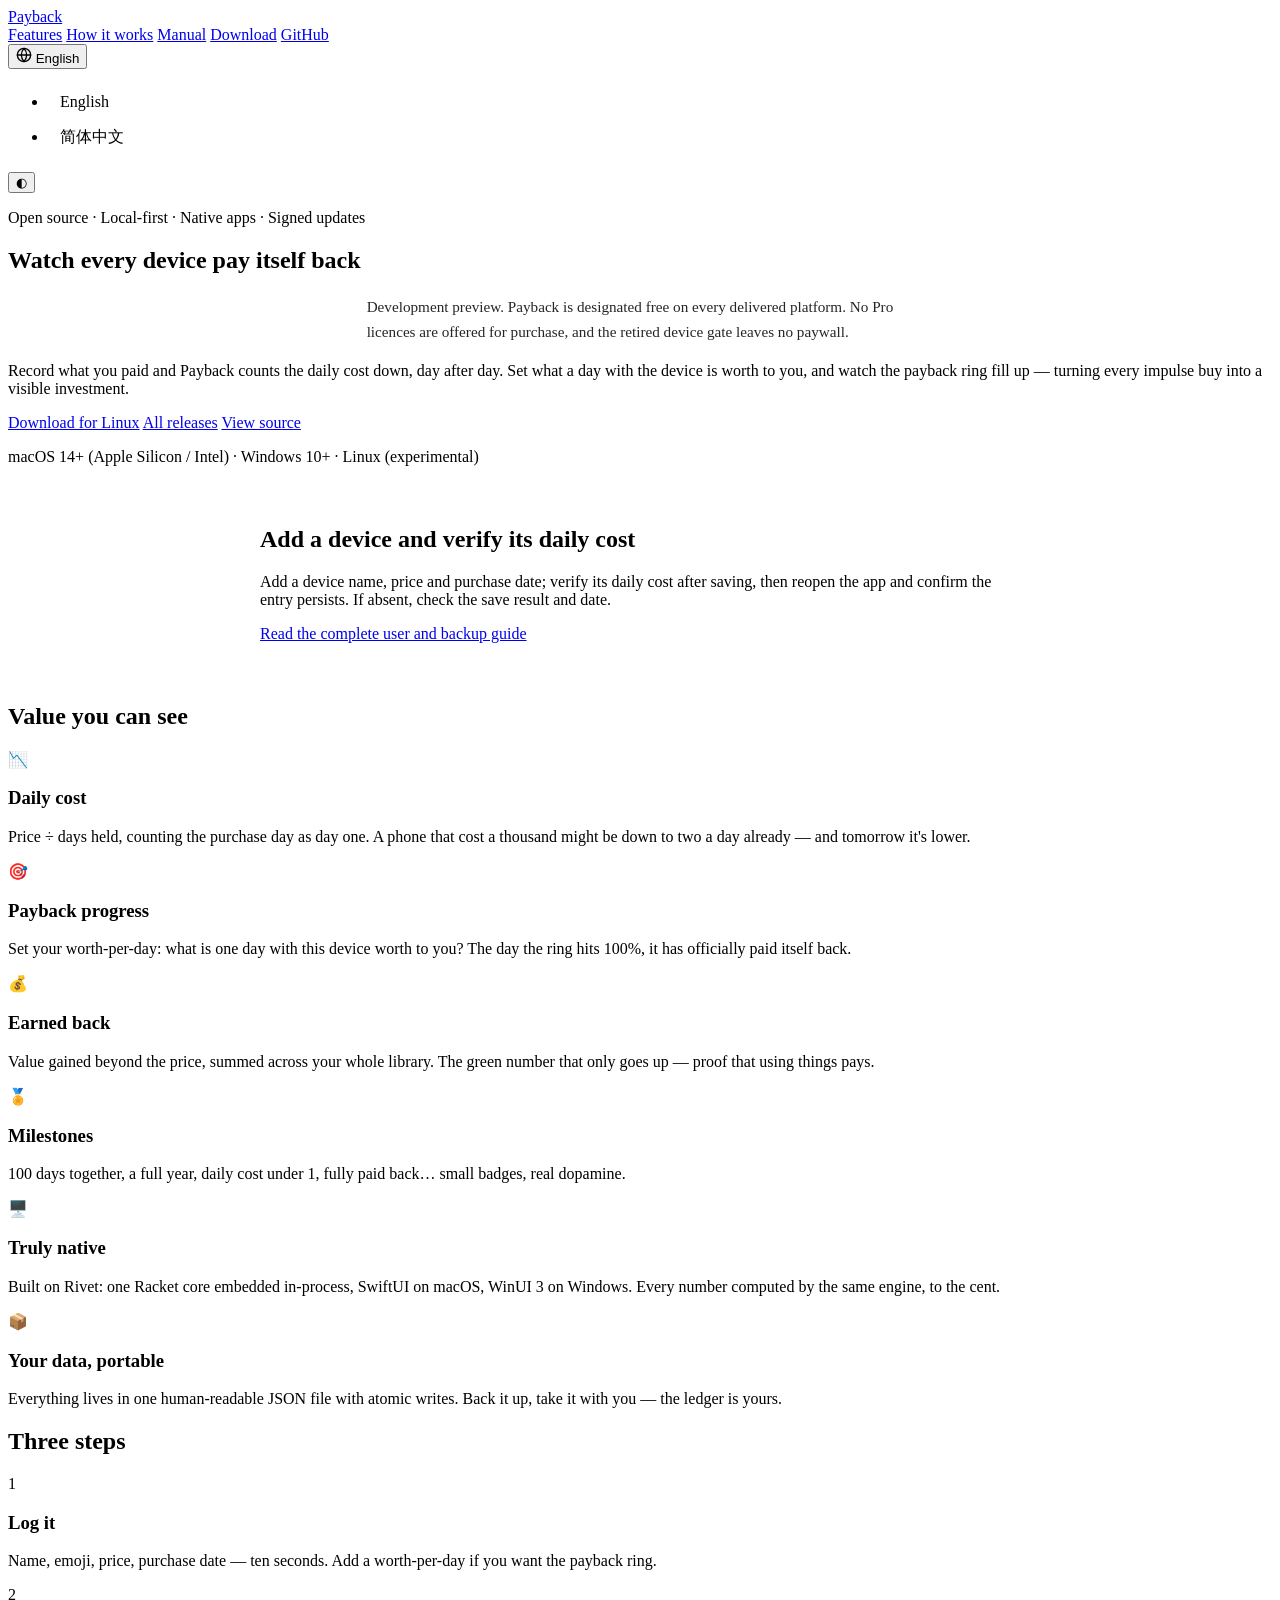
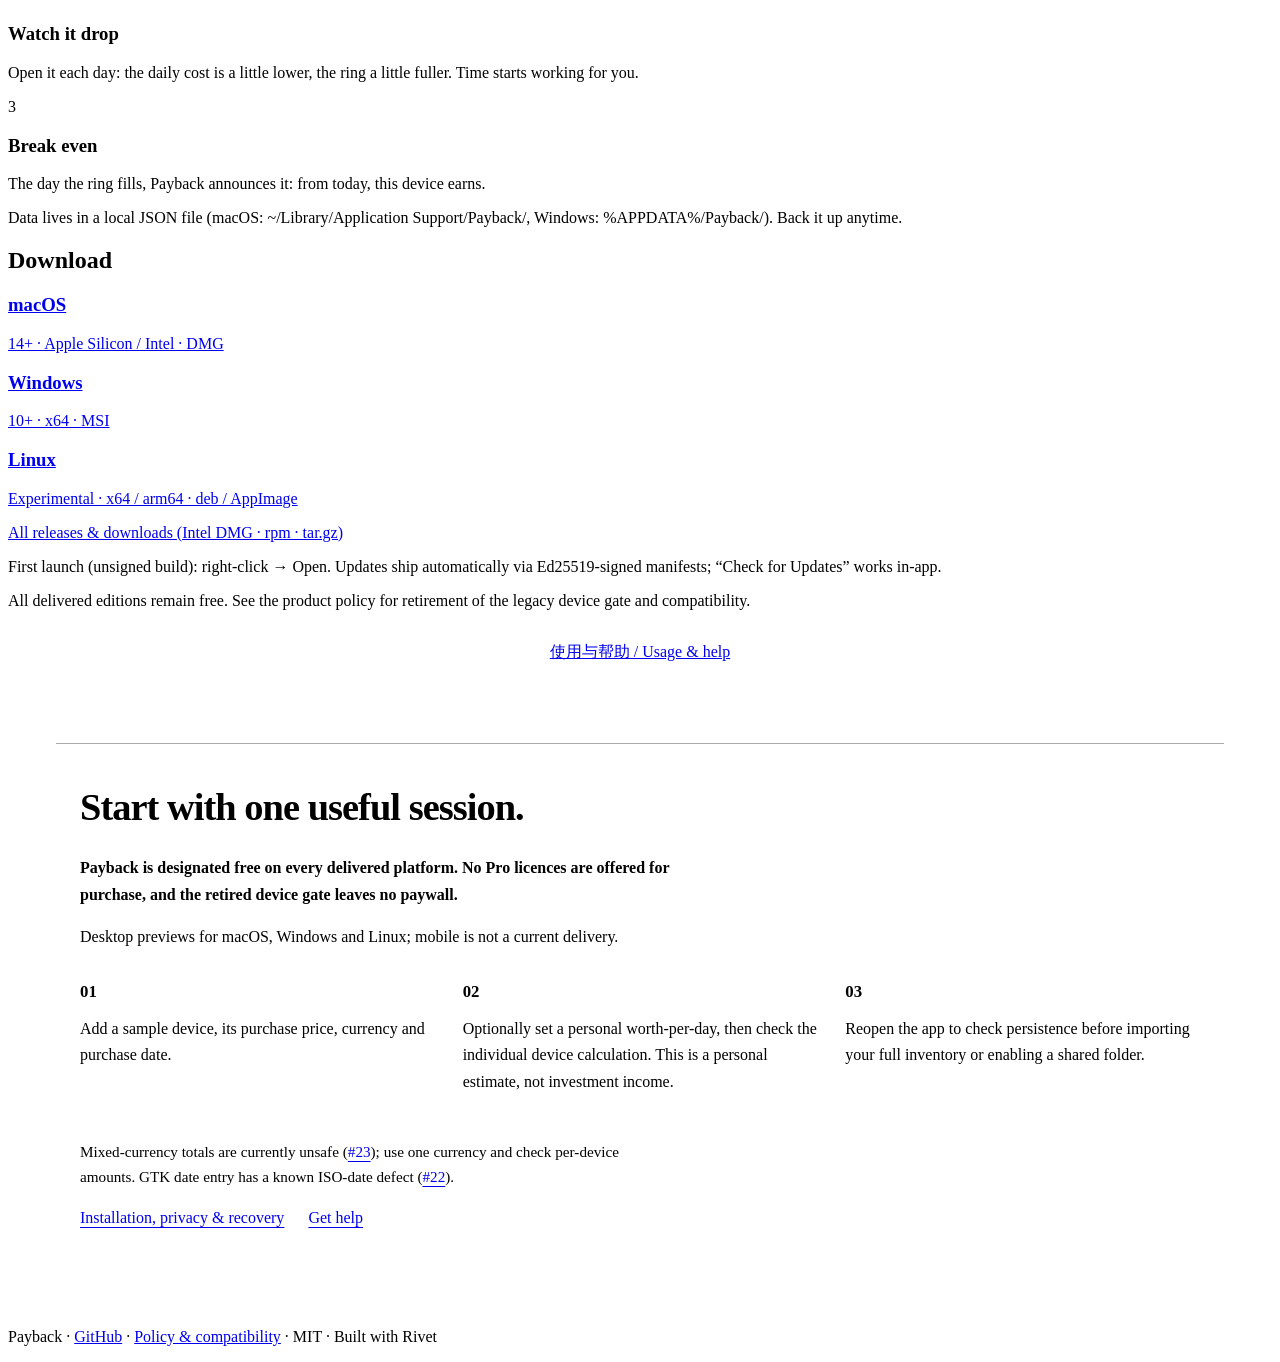
==== site/index.html @ 081e0fb6 "docs(site): replace lingering Payback screenshot with verifiable workflow" ====
<!DOCTYPE html>
<html lang="zh">
<head>
<meta charset="utf-8">
<meta name="viewport" content="width=device-width, initial-scale=1">
<title>Payback — 每一台设备，都在一天天回本</title>
<meta name="description" content="Payback: 记下购买价格，看着每日使用成本一天天降低；设定心理价位，看回本进度走满。macOS 与 Windows 原生应用。">
<script>
  (function () {
    var t = localStorage.getItem('payback-theme');
    if (!t) t = matchMedia('(prefers-color-scheme: dark)').matches ? 'dark' : 'light';
    document.documentElement.dataset.theme = t;
  })();
</script>
<link rel="stylesheet" href="styles.css">
<script>
var _hmt = _hmt || [];
(function() {
  var hm = document.createElement("script");
  hm.src = "https://hm.baidu.com/hm.js?8e2445912635226bcba0c400bfb6079d";
  var s = document.getElementsByTagName("script")[0];
  s.parentNode.insertBefore(hm, s);
})();
</script>
<style id="product-start-style">
.product-availability{font-size:.95rem;line-height:1.65;max-width:72ch;margin:18px 0;opacity:.85} .hero .product-availability{margin-left:auto;margin-right:auto}
.product-start{max-width:1120px;margin:64px auto;padding:32px 24px;border-top:1px solid var(--border,#aaa);font:inherit;line-height:1.65}
.product-start h2{font-size:clamp(1.7rem,3vw,2.4rem);letter-spacing:-.025em;margin:0 0 16px}.product-start h3{font-size:1.05rem;margin:0 0 10px}.product-start p{margin:0 0 16px;max-width:74ch}.product-start-grid{display:grid;grid-template-columns:repeat(3,minmax(0,1fr));gap:28px;margin:28px 0}.product-start a{text-decoration:underline;text-underline-offset:4px;overflow-wrap:anywhere}.product-start a:focus-visible{outline:2px solid currentColor;outline-offset:5px}.product-start .start-links{display:flex;gap:16px 24px;flex-wrap:wrap}.product-start .start-status{font-weight:600}.product-start .start-limits{font-size:.95em}
html:lang(en) .reader-zh,html:lang(zh) .reader-en{display:none!important}@media(max-width:700px){.product-start{margin:40px auto;padding:24px 20px}.product-start-grid{grid-template-columns:1fr;gap:18px}}
</style>
<style>.lang-menu li.lang-choice{padding:0}.lang-menu .lang-choice button{display:block;width:100%;padding:8px 12px;border:0;background:transparent;color:inherit;font:inherit;text-align:left;cursor:pointer}.lang-menu .lang-choice button:focus-visible{outline:2px solid currentColor;outline-offset:-2px;border-radius:4px}</style>
<style>
@media(max-width:700px){.nav-inner{gap:12px}.nav-links{gap:10px;font-size:13px}.nav-links>a[href="#features"],.nav-links>a[href="#how"],.nav-links>a[href^="https://github.com/"]{display:none}.nav-links .lang-btn{padding:6px;font-size:12px}.brand{flex-shrink:0;white-space:nowrap}}
</style>
</head>
<body>
<header class="nav">
  <div class="nav-inner">
    <a class="brand" href="#">Payback</a>
    <nav class="nav-links">
      <a href="#features" data-i18n="nav.features">功能</a>
      <a href="#how" data-i18n="nav.how">怎么用</a>
      <a href="guide.html" data-i18n="nav.guide">手册</a>
      <a href="#download" data-i18n="nav.download">下载</a>
      <a href="https://github.com/turlamai/payback" data-i18n="nav.github">GitHub</a>
      <div class="lang-dropdown-wrapper">
        <button class="lang-btn" type="button" onclick="void 0" aria-label="Switch language">
          <svg width="16" height="16" viewBox="0 0 24 24" fill="none" stroke="currentColor" stroke-width="2" stroke-linecap="round" stroke-linejoin="round"><circle cx="12" cy="12" r="10"></circle><line x1="2" y1="12" x2="22" y2="12"></line><path d="M12 2a15.3 15.3 0 0 1 4 10 15.3 15.3 0 0 1-4 10 15.3 15.3 0 0 1-4-10 15.3 15.3 0 0 1 4-10z"></path></svg>
          <span id="current-lang-label">English</span>
        </button>
        <ul class="lang-menu">
          <li class="lang-choice"><button type="button" onclick="setLanguage('en')">English</button></li>
          <li class="lang-choice"><button type="button" onclick="setLanguage('zh')">简体中文</button></li>
        </ul>
      </div>
      <button class="theme-btn" id="theme-btn" type="button" aria-label="Toggle theme">◐</button>
    </nav>
  </div>
</header>

<main>
  <section class="hero">
    <p class="eyebrow" data-i18n="hero.eyebrow">开源 · 本地优先 · 原生应用 · 签名自动更新</p>
    <h1><span data-i18n="hero.h1a">每一台设备，</span><span class="accent" data-i18n="hero.h1b">都在一天天回本</span></h1>
<p class="reader-en product-availability" lang="en">Development preview. Payback is designated free on every delivered platform. No Pro licences are offered for purchase, and the retired device gate leaves no paywall.</p><p class="reader-zh product-availability" lang="zh">开发预览。Payback 的定位是已交付平台全部免费。旧设备数限制已退役；不销售 Pro 授权。</p>
    <p class="sub" data-i18n="hero.sub">记下购买价格，Payback 帮你算每日使用成本——一天比一天便宜。再设定「这台设备一天值多少钱」的心理价位，回本进度条就会一天天走满。把每一次剁手，都变成一笔看得见的投资。</p>
    <div class="hero-actions">
      <a class="btn btn-primary" href="https://github.com/turlamai/payback/releases/latest/download/payback-macos-arm64.dmg" data-i18n="hero.download-mac">下载 macOS 版</a>
      <a class="btn" href="https://github.com/turlamai/payback/releases" data-i18n="hero.all-releases">全部版本</a>
      <a class="btn" href="https://github.com/turlamai/payback" data-i18n="hero.source">查看源码</a>
    </div>
    <p class="platforms" data-i18n="hero.platforms">macOS 14+（Apple Silicon / Intel）· Windows 10+ · Linux（实验性）</p>
  </section>

  <section class="shot-section">
    <div style="max-width:760px;margin:auto;padding:24px;">
      <h2 data-i18n="shot.title">添加设备，核对每日成本</h2>
      <p data-i18n="shot.caption">在设备列表中添加名称、价格和购买日期；保存后核对每日成本，并重新打开应用确认记录仍在。若没有显示，请检查保存结果和日期。</p>
      <p><a href="guide.html" data-i18n="shot.guide">查看完整的使用与备份指南</a></p>
    </div>
  </section>

  <section id="features" class="section">
    <h2 data-i18n="features.title">越用越赚，看得见的数字</h2>
    <div class="grid">
      <div class="card">
        <div class="card-icon">📉</div>
        <h3 data-i18n="f1.title">每日成本</h3>
        <p data-i18n="f1.body">价格 ÷ 持有天数，购买当天就算第一天。买来一年的千元机，今天可能只要每天两块钱——而且明天更低。</p>
      </div>
      <div class="card">
        <div class="card-icon">🎯</div>
        <h3 data-i18n="f2.title">回本进度</h3>
        <p data-i18n="f2.body">设定你的心理价位：这台设备一天值多少钱？进度环走到 100% 的那一天，它就正式回本了。</p>
      </div>
      <div class="card">
        <div class="card-icon">💰</div>
        <h3 data-i18n="f3.title">已赚回</h3>
        <p data-i18n="f3.body">全部设备超出价格的价值加在一起。库房页面里这个绿色数字只增不减——越用越赚的直观证据。</p>
      </div>
      <div class="card">
        <div class="card-icon">🏅</div>
        <h3 data-i18n="f4.title">里程碑</h3>
        <p data-i18n="f4.body">百日纪念、陪伴一整年、日均低于 1 元、完全回本……小小的成就徽章，真实的 dopamine。</p>
      </div>
      <div class="card">
        <div class="card-icon">🖥️</div>
        <h3 data-i18n="f5.title">真原生</h3>
        <p data-i18n="f5.body">基于 Rivet：一份 Racket 核心嵌入进程内，macOS 是 SwiftUI，Windows 是 WinUI 3。所有数字一个引擎计算，分毫不差。</p>
      </div>
      <div class="card">
        <div class="card-icon">📦</div>
        <h3 data-i18n="f6.title">数据可带走</h3>
        <p data-i18n="f6.body">全部数据是一个人类可读的 JSON 文件，原子写入、随手备份。你的账本永远是你的。</p>
      </div>
    </div>
  </section>

  <section id="how" class="section alt">
    <h2 data-i18n="how.title">三步开始</h2>
    <div class="steps">
      <div class="step"><span class="step-num">1</span><h3 data-i18n="s1.title">记一笔</h3><p data-i18n="s1.body">设备名、emoji、价格、购买日期，十秒钟记完。想用回本进度就再填一个心理价位。</p></div>
      <div class="step"><span class="step-num">2</span><h3 data-i18n="s2.title">看着它降</h3><p data-i18n="s2.body">每天打开看一眼：每日成本又低了一点，进度环又走了一格。时间开始为你工作。</p></div>
      <div class="step"><span class="step-num">3</span><h3 data-i18n="s3.title">等它回本</h3><p data-i18n="s3.body">进度走满的那一刻，Payback 替你宣布：这台设备，从今天起每天都在赚。</p></div>
    </div>
    <p class="note" data-i18n="how.note">数据存在本机 JSON 文件里（macOS: ~/Library/Application Support/Payback/，Windows: %APPDATA%/Payback/），随时可以备份带走。</p>
  </section>

  <section id="download" class="section">
    <h2 data-i18n="download.title">下载</h2>
    <div class="dl-grid">
      <a class="dl-card" id="dl-mac" href="https://github.com/turlamai/payback/releases/latest/download/payback-macos-arm64.dmg">
        <h3>macOS</h3>
        <p data-i18n="dl.mac">14+ · Apple Silicon / Intel · DMG</p>
      </a>
      <a class="dl-card" id="dl-win" href="https://github.com/turlamai/payback/releases/latest/download/payback-windows-x64.msi">
        <h3>Windows</h3>
        <p data-i18n="dl.win">10+ · x64 · MSI</p>
      </a>
      <a class="dl-card" id="dl-linux" href="https://github.com/turlamai/payback/releases/latest/download/payback-linux-x64.AppImage">
        <h3>Linux</h3>
        <p data-i18n="dl.linux">实验性 · x64 / arm64 · deb / AppImage</p>
      </a>
    </div>
    <p class="note"><a class="dl-all" href="https://github.com/turlamai/payback/releases" data-i18n="download.all-releases">全部版本与历史下载（Intel DMG · rpm · tar.gz）</a></p>
    <p class="note" data-i18n="download.note">首次启动（未公证构建）：右键 → 打开。更新通过 Ed25519 签名清单自动推送，应用内「检查更新」随时可用。</p>
    <p class="note pricing-note" data-i18n="download.pricing">所有已交付版本永久免费。旧版本的设备门禁正在退役，当前实现边界见产品政策。</p>
  </section>
<p style="text-align:center;padding:1rem"><a href="https://github.com/turlamai/payback/blob/main/docs/USER-GUIDE.md">使用与帮助 / Usage & help</a></p>
<section id="start-here" class="product-start" aria-label="Get started / 开始使用">
<h2 class="reader-en " lang="en">Start with one useful session.</h2><h2 class="reader-zh " lang="zh">从一次有效使用开始。</h2><p class="reader-en start-status" lang="en">Payback is designated free on every delivered platform. No Pro licences are offered for purchase, and the retired device gate leaves no paywall.</p><p class="reader-zh start-status" lang="zh">Payback 的定位是已交付平台全部免费。旧设备数限制已退役；不销售 Pro 授权。</p><p class="reader-en " lang="en">Desktop previews for macOS, Windows and Linux; mobile is not a current delivery.</p><p class="reader-zh " lang="zh">提供 macOS、Windows、Linux 桌面预览版；移动端尚未交付。</p><div class="product-start-grid"><article><h3 class="reader-en " lang="en">01</h3><h3 class="reader-zh " lang="zh">01</h3><p class="reader-en " lang="en">Add a sample device, its purchase price, currency and purchase date.</p><p class="reader-zh " lang="zh">添加示例设备，填写购买价格、币种和日期。</p></article><article><h3 class="reader-en " lang="en">02</h3><h3 class="reader-zh " lang="zh">02</h3><p class="reader-en " lang="en">Optionally set a personal worth-per-day, then check the individual device calculation. This is a personal estimate, not investment income.</p><p class="reader-zh " lang="zh">可设置每天愿意付出的价值，核对单个设备计算；这属于个人估算，不是投资收益。</p></article><article><h3 class="reader-en " lang="en">03</h3><h3 class="reader-zh " lang="zh">03</h3><p class="reader-en " lang="en">Reopen the app to check persistence before importing your full inventory or enabling a shared folder.</p><p class="reader-zh " lang="zh">重新打开应用确认保存结果，再录入完整设备库或启用共享文件夹。</p></article></div><p class="reader-en start-limits" lang="en">Mixed-currency totals are currently unsafe (<a href="https://github.com/turlamai/payback/issues/23">#23</a>); use one currency and check per-device amounts. GTK date entry has a known ISO-date defect (<a href="https://github.com/turlamai/payback/issues/22">#22</a>).</p><p class="reader-zh start-limits" lang="zh">跨币种汇总目前不可靠（<a href="https://github.com/turlamai/payback/issues/23">#23</a>），请保持同一币种并核对单设备金额。GTK 日期输入存在已知 ISO 日期缺陷（<a href="https://github.com/turlamai/payback/issues/22">#22</a>）。</p><div class="start-links"><a class="reader-en" lang="en" href="https://github.com/turlamai/payback/blob/main/docs/USER-GUIDE.md">Installation, privacy &amp; recovery</a><a class="reader-zh" lang="zh" href="https://github.com/turlamai/payback/blob/main/docs/USER-GUIDE.zh-CN.md">安装、隐私与恢复</a><a href="https://github.com/turlamai/payback/issues"><span class="reader-en " lang="en">Get help</span><span class="reader-zh " lang="zh">反馈与帮助</span></a></div>
</section>
</main>

<footer class="footer">
  <p>Payback · <a href="https://github.com/turlamai/payback">GitHub</a> · <a href="https://github.com/turlamai/payback/blob/main/docs/USER-GUIDE.md" data-i18n="footer.pricing">产品政策与兼容</a> · MIT · <span data-i18n="footer.built">基于 Rivet 构建</span></p>
</footer>

<script>
  // Platform-aware direct downloads (family standard): point the hero CTA
  // and the visitor's OS download card at the stable versionless alias,
  // highlight that card, and switch i18n keys before the language pass
  // below runs, so the labels match too.
  (function () {
    var BASE = 'https://github.com/turlamai/payback/releases/latest/download/';
    var ua = navigator.userAgent;
    var os = /Windows/i.test(ua) ? 'win' : (/Mac|iPhone|iPad/i.test(ua) ? 'mac' : (/Linux|X11/i.test(ua) ? 'linux' : 'mac'));
    // Linux UAs reveal ARM; macOS UAs do not (frozen at "Intel Mac OS X
    // 10_15"), so mac defaults to the Apple Silicon build (the majority);
    // Chromium refines below.
    var arch = os === 'linux' && /aarch64|arm/i.test(ua) ? 'arm64' : (os === 'linux' ? 'x64' : 'arm64');
    var file = {
      mac: 'payback-macos-' + arch + '.dmg',
      win: 'payback-windows-x64.msi',
      linux: 'payback-linux-' + arch + '.AppImage'
    }[os];
    var url = BASE + file;
    var suffix = { mac: 'mac', win: 'win', linux: 'linux' }[os];
    document.querySelectorAll('a[data-i18n="hero.download-mac"]').forEach(function (a) {
      a.href = url;
      a.setAttribute('data-i18n', 'hero.download-' + suffix);
    });
    var card = document.getElementById('dl-' + suffix);
    if (card) {
      card.href = url;
      card.classList.add('dl-current');
    }
    // Chromium exposes the real CPU arch; refine mac/linux picks when it
    // does (Safari users keep the default and can find the Intel dmg
    // under "All releases").
    if (navigator.userAgentData && navigator.userAgentData.getHighEntropyValues) {
      navigator.userAgentData.getHighEntropyValues(['architecture', 'platform']).then(function (h) {
        if (!h || /Windows/i.test(h.platform || '')) return; // windows ships x64-only
        var a = h.architecture === 'arm' ? 'arm64' : (h.architecture === 'x86' ? 'x64' : null);
        if (!a || a === arch) return;
        var f = os === 'mac' ? 'payback-macos-' + a + '.dmg' : 'payback-linux-' + a + '.AppImage';
        document.querySelectorAll('a[href="' + url + '"]').forEach(function (x) { x.href = BASE + f; });
      }).catch(function () {});
    }
  })();
</script>
<script>
(function () {
  var zh = {
    "nav.features": "功能", "nav.how": "怎么用", "nav.guide": "手册", "nav.download": "下载", "nav.github": "GitHub",
    "shot.title": "添加设备，核对每日成本",
    "shot.caption": "在设备列表中添加名称、价格和购买日期；保存后核对每日成本，并重新打开应用确认记录仍在。若没有显示，请检查保存结果和日期。",
    "shot.guide": "查看完整的使用与备份指南",
    "hero.eyebrow": "开源 · 本地优先 · 原生应用 · 签名自动更新",
    "hero.h1a": "每一台设备，", "hero.h1b": "都在一天天回本",
    "hero.sub": "记下购买价格，Payback 帮你算每日使用成本——一天比一天便宜。再设定「这台设备一天值多少钱」的心理价位，回本进度条就会一天天走满。把每一次剁手，都变成一笔看得见的投资。",
    "hero.download-mac": "下载 macOS 版", "hero.download-win": "下载 Windows 版", "hero.download-linux": "下载 Linux 版",
    "hero.all-releases": "全部版本", "hero.source": "查看源码",
    "hero.platforms": "macOS 14+（Apple Silicon / Intel）· Windows 10+ · Linux（实验性）",
    "features.title": "越用越赚，看得见的数字",
    "f1.title": "每日成本", "f1.body": "价格 ÷ 持有天数，购买当天就算第一天。买来一年的千元机，今天可能只要每天两块钱——而且明天更低。",
    "f2.title": "回本进度", "f2.body": "设定你的心理价位：这台设备一天值多少钱？进度环走到 100% 的那一天，它就正式回本了。",
    "f3.title": "已赚回", "f3.body": "全部设备超出价格的价值加在一起。库房页面里这个绿色数字只增不减——越用越赚的直观证据。",
    "f4.title": "里程碑", "f4.body": "百日纪念、陪伴一整年、日均低于 1 元、完全回本……小小的成就徽章，真实的 dopamine。",
    "f5.title": "真原生", "f5.body": "基于 Rivet：一份 Racket 核心嵌入进程内，macOS 是 SwiftUI，Windows 是 WinUI 3。所有数字一个引擎计算，分毫不差。",
    "f6.title": "数据可带走", "f6.body": "全部数据是一个人类可读的 JSON 文件，原子写入、随手备份。你的账本永远是你的。",
    "how.title": "三步开始",
    "s1.title": "记一笔", "s1.body": "设备名、emoji、价格、购买日期，十秒钟记完。想用回本进度就再填一个心理价位。",
    "s2.title": "看着它降", "s2.body": "每天打开看一眼：每日成本又低了一点，进度环又走了一格。时间开始为你工作。",
    "s3.title": "等它回本", "s3.body": "进度走满的那一刻，Payback 替你宣布：这台设备，从今天起每天都在赚。",
    "how.note": "数据存在本机 JSON 文件里（macOS: ~/Library/Application Support/Payback/，Windows: %APPDATA%/Payback/），随时可以备份带走。",
    "download.title": "下载",
    "dl.mac": "14+ · Apple Silicon / Intel · DMG",
    "dl.win": "10+ · x64 · MSI",
    "dl.linux": "实验性 · x64 / arm64 · deb / AppImage",
    "download.all-releases": "全部版本与历史下载（Intel DMG · rpm · tar.gz）",
    "download.note": "首次启动（未公证构建）：右键 → 打开。更新通过 Ed25519 签名清单自动推送，应用内「检查更新」随时可用。",
    "download.pricing": "所有已交付版本永久免费。旧版本的设备门禁正在退役，当前实现边界见产品政策。",
    "footer.pricing": "产品政策与兼容",
    "footer.built": "基于 Rivet 构建"
  };
  var en = {
    "nav.features": "Features", "nav.how": "How it works", "nav.guide": "Manual", "nav.download": "Download", "nav.github": "GitHub",
    "shot.title": "Add a device and verify its daily cost",
    "shot.caption": "Add a device name, price and purchase date; verify its daily cost after saving, then reopen the app and confirm the entry persists. If absent, check the save result and date.",
    "shot.guide": "Read the complete user and backup guide",
    "hero.eyebrow": "Open source · Local-first · Native apps · Signed updates",
    "hero.h1a": "Watch every device ", "hero.h1b": "pay itself back",
    "hero.sub": "Record what you paid and Payback counts the daily cost down, day after day. Set what a day with the device is worth to you, and watch the payback ring fill up — turning every impulse buy into a visible investment.",
    "hero.download-mac": "Download for macOS", "hero.download-win": "Download for Windows", "hero.download-linux": "Download for Linux",
    "hero.all-releases": "All releases", "hero.source": "View source",
    "hero.platforms": "macOS 14+ (Apple Silicon / Intel) · Windows 10+ · Linux (experimental)",
    "features.title": "Value you can see",
    "f1.title": "Daily cost", "f1.body": "Price ÷ days held, counting the purchase day as day one. A phone that cost a thousand might be down to two a day already — and tomorrow it's lower.",
    "f2.title": "Payback progress", "f2.body": "Set your worth-per-day: what is one day with this device worth to you? The day the ring hits 100%, it has officially paid itself back.",
    "f3.title": "Earned back", "f3.body": "Value gained beyond the price, summed across your whole library. The green number that only goes up — proof that using things pays.",
    "f4.title": "Milestones", "f4.body": "100 days together, a full year, daily cost under 1, fully paid back… small badges, real dopamine.",
    "f5.title": "Truly native", "f5.body": "Built on Rivet: one Racket core embedded in-process, SwiftUI on macOS, WinUI 3 on Windows. Every number computed by the same engine, to the cent.",
    "f6.title": "Your data, portable", "f6.body": "Everything lives in one human-readable JSON file with atomic writes. Back it up, take it with you — the ledger is yours.",
    "how.title": "Three steps",
    "s1.title": "Log it", "s1.body": "Name, emoji, price, purchase date — ten seconds. Add a worth-per-day if you want the payback ring.",
    "s2.title": "Watch it drop", "s2.body": "Open it each day: the daily cost is a little lower, the ring a little fuller. Time starts working for you.",
    "s3.title": "Break even", "s3.body": "The day the ring fills, Payback announces it: from today, this device earns.",
    "how.note": "Data lives in a local JSON file (macOS: ~/Library/Application Support/Payback/, Windows: %APPDATA%/Payback/). Back it up anytime.",
    "download.title": "Download",
    "dl.mac": "14+ · Apple Silicon / Intel · DMG",
    "dl.win": "10+ · x64 · MSI",
    "dl.linux": "Experimental · x64 / arm64 · deb / AppImage",
    "download.all-releases": "All releases & downloads (Intel DMG · rpm · tar.gz)",
    "download.note": "First launch (unsigned build): right-click → Open. Updates ship automatically via Ed25519-signed manifests; “Check for Updates” works in-app.",
    "download.pricing": "All delivered editions remain free. See the product policy for retirement of the legacy device gate and compatibility.",
    "footer.pricing": "Policy & compatibility",
    "footer.built": "Built with Rivet"
  };
  // language dropdown: unified family policy (explicit choice wins; otherwise browser locale)
  var LANGUAGE_OVERRIDE_KEY = "payback-lang-override-v2";
  var LANGUAGE_LEGACY_KEYS = ["payback-lang", "site-lang"];
  var current, isZh;

  function readLanguageOverride() {
    try {
      var v = localStorage.getItem(LANGUAGE_OVERRIDE_KEY);
      if (v !== "zh" && v !== "en") {
        for (var i = 0; i < LANGUAGE_LEGACY_KEYS.length; i++) {
          var legacy = localStorage.getItem(LANGUAGE_LEGACY_KEYS[i]);
          if (legacy === "zh" || legacy === "en") { v = legacy; try { localStorage.setItem(LANGUAGE_OVERRIDE_KEY, v); } catch (e) {} break; }
        }
      }
      return v === "zh" || v === "en" ? v : null;
    } catch (e) { return null; }
  }
  function detectBrowserLanguage() {
    var locale = (navigator.languages && navigator.languages[0]) || navigator.language || "";
    return String(locale).toLowerCase().indexOf("zh") === 0 ? "zh" : "en";
  }
  function apply(lang) {
    current = lang === "en" ? en : zh;
    isZh = lang === "zh";
    document.documentElement.lang = isZh ? "zh-CN" : "en";
    document.documentElement.setAttribute("data-language", lang);
    var nodes = document.querySelectorAll("[data-i18n]");
    for (var i = 0; i < nodes.length; i++) {
      var key = nodes[i].getAttribute("data-i18n");
      if (current[key]) nodes[i].textContent = current[key];
    }
    var label = document.getElementById("current-lang-label");
    if (label) label.textContent = isZh ? "简体中文" : "English";
  }
  window.setLanguage = function (lang) {
    if (lang !== "zh" && lang !== "en") return;
    try { localStorage.setItem(LANGUAGE_OVERRIDE_KEY, lang); } catch (e) {}
    apply(lang);
  };
  apply(readLanguageOverride() || detectBrowserLanguage());
  LANGUAGE_LEGACY_KEYS.forEach(function (k) { try { localStorage.removeItem(k); } catch (e) {} });
  window.addEventListener("languagechange", function () {
    if (!readLanguageOverride()) apply(detectBrowserLanguage());
  });
})();
</script>
<script>
  document.getElementById('theme-btn').addEventListener('click', function () {
    var next = document.documentElement.dataset.theme === 'dark' ? 'light' : 'dark';
    document.documentElement.dataset.theme = next;
    localStorage.setItem('payback-theme', next);
  });
</script>
</body>
</html>
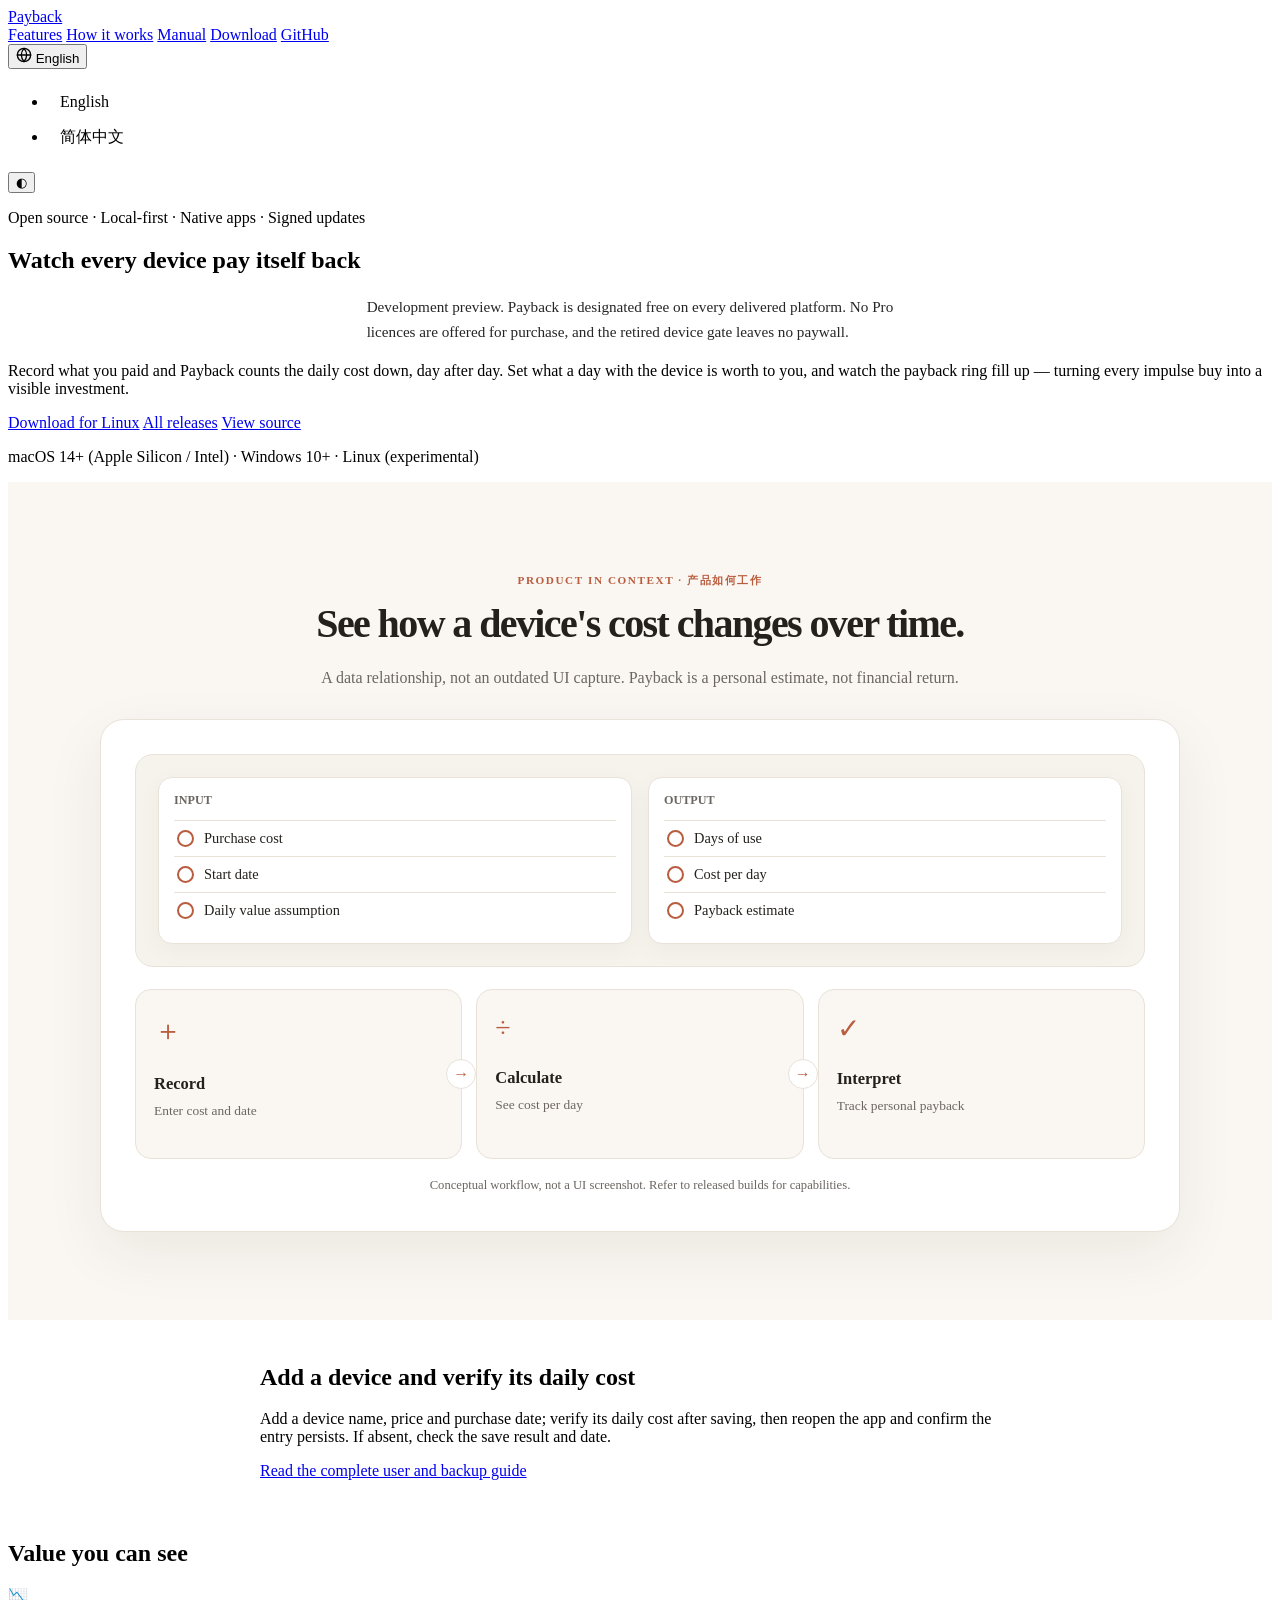
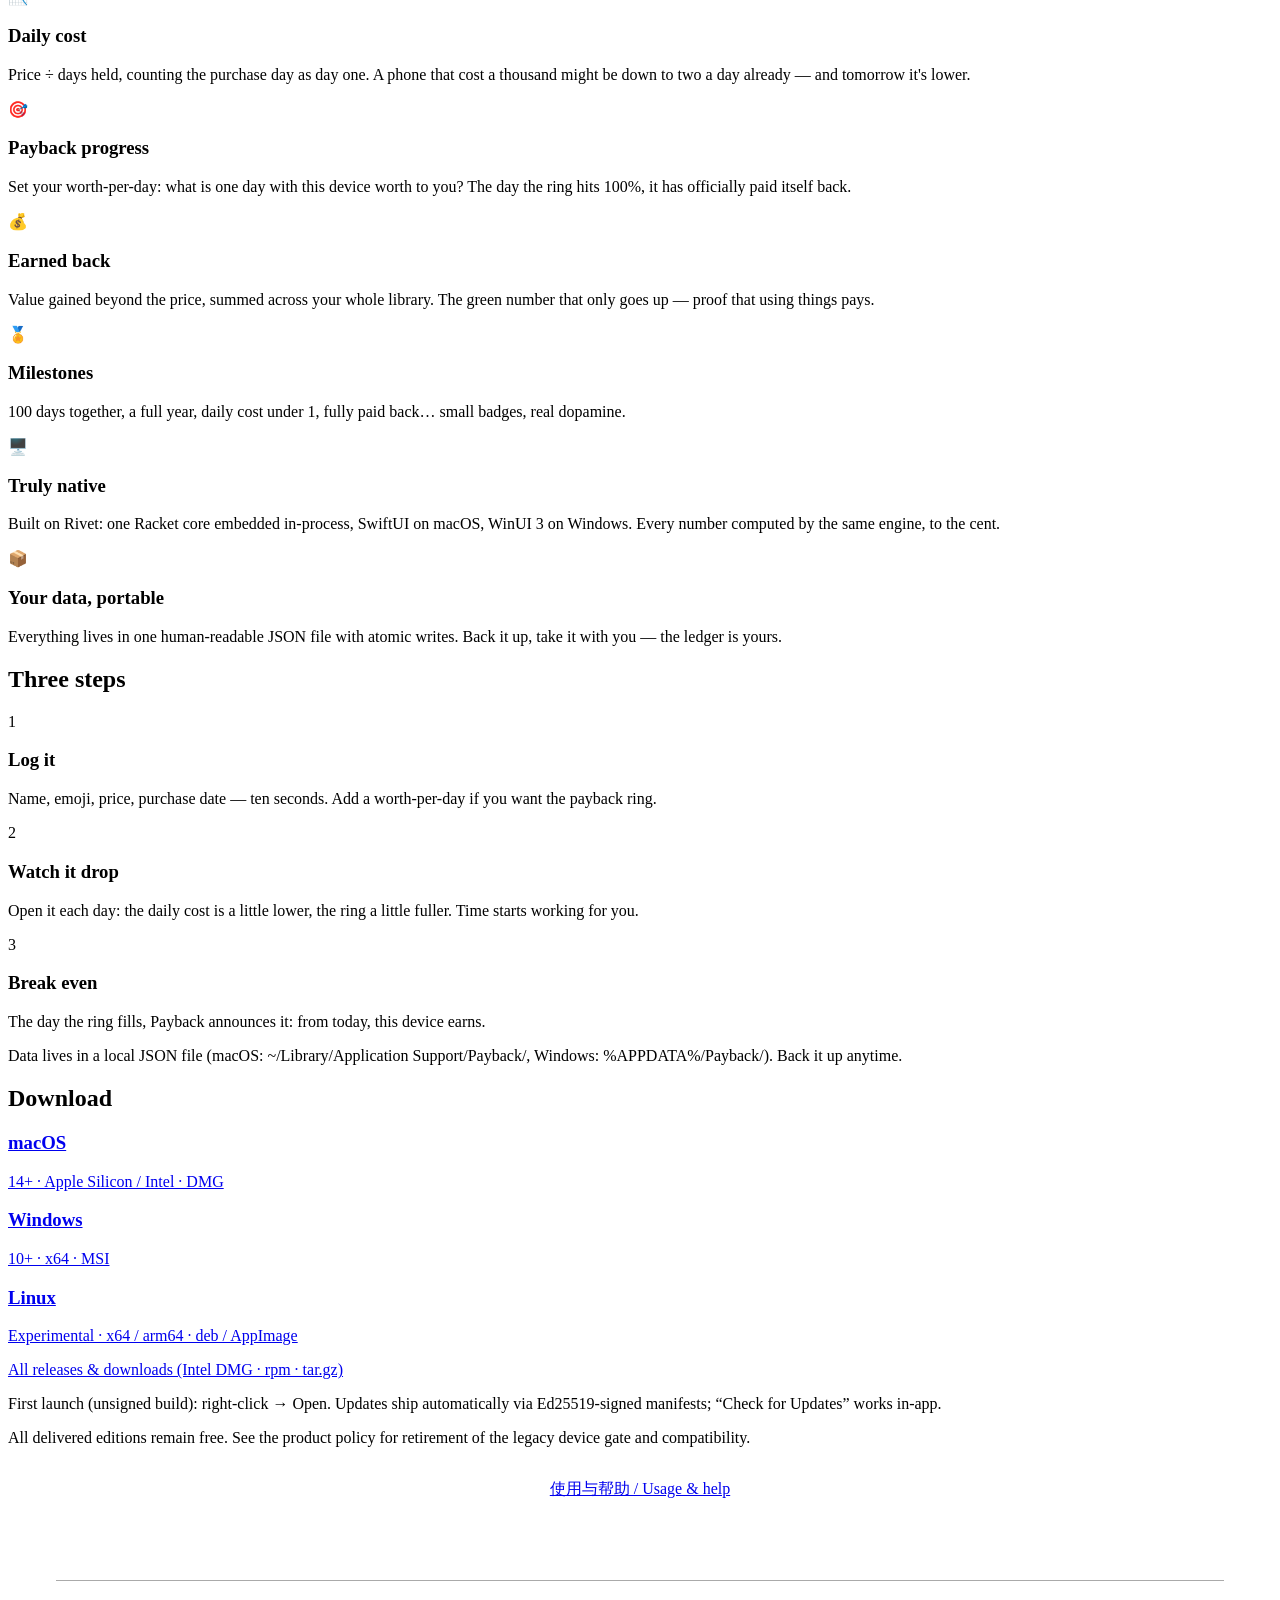
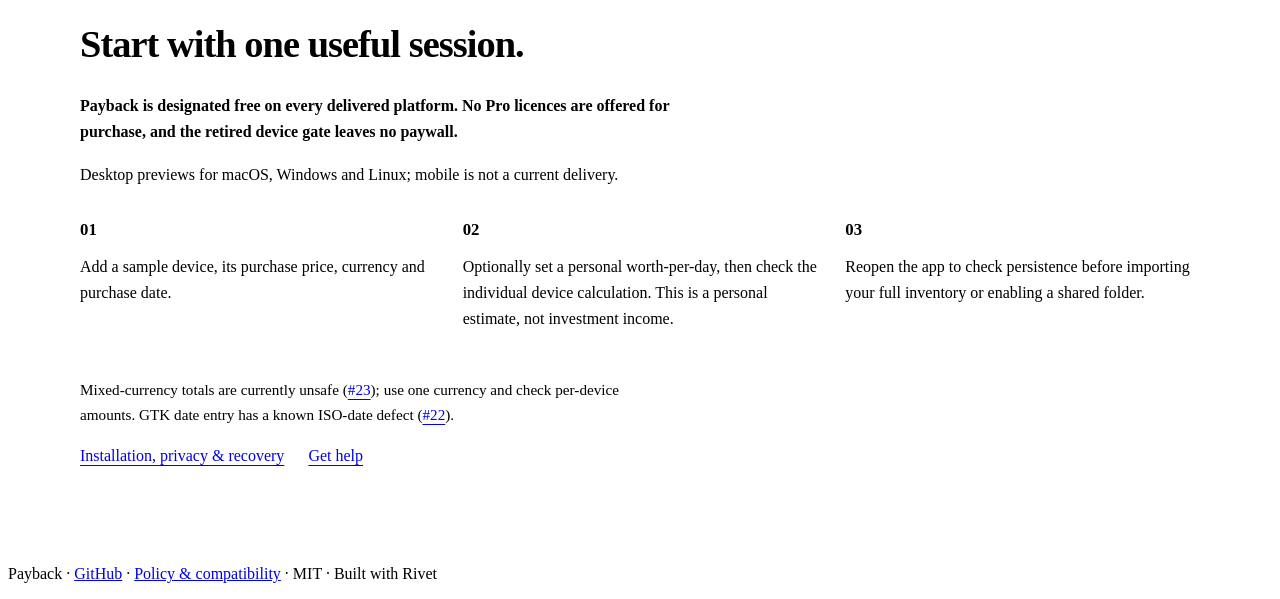
==== commit 1f30d212: "docs(site): make product value visible with honest workflow diagram" ====
--- a/site/index.html
+++ b/site/index.html
@@ -32,7 +32,44 @@
 <style>
 @media(max-width:700px){.nav-inner{gap:12px}.nav-links{gap:10px;font-size:13px}.nav-links>a[href="#features"],.nav-links>a[href="#how"],.nav-links>a[href^="https://github.com/"]{display:none}.nav-links .lang-btn{padding:6px;font-size:12px}.brand{flex-shrink:0;white-space:nowrap}}
 </style>
-</head>
+<style id="visual-showcase-css">
+/* Visual Showcase: process illustration, intentionally not an app screenshot. */
+.vs-showcase{padding:clamp(48px,7vw,88px) 24px;background:var(--bg,var(--surface,#faf7f2));color:var(--text,var(--ink,#24211d))}
+.vs-showcase *{box-sizing:border-box}
+.vs-showcase .vs-wrap{max-width:1080px;margin:0 auto}
+.vs-showcase .vs-intro{text-align:center;max-width:680px;margin:0 auto 28px}
+.vs-showcase .vs-label{text-transform:uppercase;letter-spacing:.14em;font-size:.7rem;font-weight:700;color:var(--accent,#b85d3f)}
+.vs-showcase h2{font:inherit;font-size:clamp(1.65rem,3.3vw,2.5rem);font-weight:700;line-height:1.2;letter-spacing:-.04em;margin:12px 0}
+.vs-showcase .vs-lead,.vs-showcase .vs-caption{color:var(--text-2,var(--muted,#6b6660));line-height:1.7}
+.vs-showcase .vs-frame{padding:clamp(18px,3vw,34px);border:1px solid var(--border,var(--line,#e8e2d9));background:var(--bg-card,var(--surface,#fff));border-radius:24px;box-shadow:0 20px 60px rgba(36,29,18,.07);overflow:hidden}
+.vs-showcase .vs-stage{display:grid;grid-template-columns:repeat(3,minmax(0,1fr));gap:14px}
+.vs-showcase .vs-step{position:relative;min-height:170px;padding:22px 18px;border-radius:16px;background:var(--bg,var(--surface,#faf7f2));border:1px solid var(--border,var(--line,#e8e2d9))}
+.vs-showcase .vs-step:not(:last-child):after{content:"→";position:absolute;z-index:1;right:-15px;top:50%;transform:translateY(-50%);width:28px;height:28px;display:grid;place-items:center;border-radius:50%;background:var(--bg-card,var(--surface,#fff));color:var(--accent,#b85d3f);border:1px solid var(--border,var(--line,#e8e2d9))}
+.vs-showcase .vs-glyph{font-size:1.75rem;display:block;margin-bottom:24px;color:var(--accent,#b85d3f)}
+.vs-showcase .vs-step b{display:block;font-size:1.03rem;margin-bottom:7px}
+.vs-showcase .vs-step small{display:block;color:var(--text-2,var(--muted,#6b6660));font-size:.84rem;line-height:1.5}
+.vs-showcase .vs-caption{font-size:.79rem;text-align:center;margin:16px 0 0}
+.vs-showcase .vs-art{margin-bottom:22px;background:var(--bg,var(--surface,#f6f3ed));border:1px solid var(--border,var(--line,#e8e2d9));border-radius:18px;padding:22px;overflow:hidden;min-height:185px}
+.vs-showcase .vs-task-art{display:grid;grid-template-columns:1fr 1fr;gap:16px;align-items:start}
+.vs-showcase .vs-mini-board{background:var(--bg-card,var(--surface,#fff));border-radius:14px;border:1px solid var(--border,var(--line,#e8e2d9));padding:15px;box-shadow:0 6px 24px rgba(10,10,10,.04)}
+.vs-showcase .vs-mini-title{font-size:.76rem;color:var(--text-2,var(--muted,#6b6660));font-weight:700;margin-bottom:12px}
+.vs-showcase .vs-mini-task{display:flex;align-items:center;gap:10px;padding:9px 3px;border-top:1px solid var(--border,var(--line,#e8e2d9));font-size:.9rem}
+.vs-showcase .vs-ring{flex:none;height:17px;width:17px;border:2px solid var(--accent,#b85d3f);border-radius:50%}
+.vs-showcase .vs-ring.done{background:var(--accent,#b85d3f);position:relative}.vs-showcase .vs-ring.done:after{content:"✓";color:#fff;font-size:12px;position:absolute;left:2px;top:-3px}
+.vs-showcase .vs-mini-tag{margin-left:auto;color:var(--accent,#b85d3f);background:var(--accent-soft,#f7e5dd);font-size:.7rem;padding:3px 6px;border-radius:6px}
+.vs-showcase .vs-reader-art{display:grid;grid-template-columns:1.5fr 1fr;gap:18px}
+.vs-showcase .vs-paper,.vs-showcase .vs-annotation{border-radius:14px;background:var(--bg-card,var(--surface,#fff));border:1px solid var(--border,var(--line,#e8e2d9));padding:18px}
+.vs-showcase .vs-paper-title{font-size:.75rem;letter-spacing:.1em;color:var(--text-2,var(--muted,#6b6660));margin-bottom:22px}
+.vs-showcase .vs-line{height:9px;background:var(--border,var(--line,#e8e2d9));border-radius:8px;margin:12px 0;max-width:100%}
+.vs-showcase .vs-line.short{width:57%}.vs-showcase .vs-line.mid{width:82%}
+.vs-showcase .vs-highlight{height:15px;border-radius:3px;width:72%;background:color-mix(in srgb,var(--accent,#d97757) 32%,transparent)}
+.vs-showcase .vs-note-label{font-size:.72rem;letter-spacing:.09em;color:var(--accent,#b85d3f);font-weight:800}
+.vs-showcase .vs-note-body{font-size:.93rem;line-height:1.7;margin:18px 0}
+.vs-showcase .vs-note-foot{font-size:.75rem;color:var(--text-2,var(--muted,#6b6660))}
+html:lang(en) .vs-zh,html:lang(zh) .vs-en{display:none!important}
+@media(max-width:700px){.vs-showcase .vs-stage{grid-template-columns:1fr}.vs-showcase .vs-step{min-height:120px}.vs-showcase .vs-step:not(:last-child):after{right:calc(50% - 14px);top:auto;bottom:-15px;transform:rotate(90deg)}.vs-showcase .vs-glyph{margin-bottom:12px}.vs-showcase .vs-reader-art{grid-template-columns:1fr 1fr}.vs-showcase .vs-art{padding:14px}}
+@media(prefers-reduced-motion:reduce){.vs-showcase *, .vs-showcase *:before,.vs-showcase *:after{animation:none!important;transition:none!important}}
+</style></head>
 <body>
 <header class="nav">
   <div class="nav-inner">
@@ -65,12 +102,12 @@
 <p class="reader-en product-availability" lang="en">Development preview. Payback is designated free on every delivered platform. No Pro licences are offered for purchase, and the retired device gate leaves no paywall.</p><p class="reader-zh product-availability" lang="zh">开发预览。Payback 的定位是已交付平台全部免费。旧设备数限制已退役；不销售 Pro 授权。</p>
     <p class="sub" data-i18n="hero.sub">记下购买价格，Payback 帮你算每日使用成本——一天比一天便宜。再设定「这台设备一天值多少钱」的心理价位，回本进度条就会一天天走满。把每一次剁手，都变成一笔看得见的投资。</p>
     <div class="hero-actions">
-      <a class="btn btn-primary" href="https://github.com/turlamai/payback/releases/latest/download/payback-macos-arm64.dmg" data-i18n="hero.download-mac">下载 macOS 版</a>
+      <a class="btn btn-primary" href="https://github.com/turlamai/payback/releases/latest" data-release-suffix="macos-arm64.dmg" data-i18n="hero.download-mac">下载 macOS 版</a>
       <a class="btn" href="https://github.com/turlamai/payback/releases" data-i18n="hero.all-releases">全部版本</a>
       <a class="btn" href="https://github.com/turlamai/payback" data-i18n="hero.source">查看源码</a>
     </div>
     <p class="platforms" data-i18n="hero.platforms">macOS 14+（Apple Silicon / Intel）· Windows 10+ · Linux（实验性）</p>
-  </section>
+  </section><section id="visual-showcase" class="vs-showcase" aria-label="Product workflow diagram"><div class="vs-wrap"><div class="vs-intro"><span class="vs-label">PRODUCT IN CONTEXT · 产品如何工作</span><h2><span class="vs-zh" lang="zh-CN">看见一台设备随时间变化的使用成本。</span><span class="vs-en" lang="en">See how a device's cost changes over time.</span></h2><p class="vs-lead"><span class="vs-zh" lang="zh-CN">以实际数据关系代替可能过时的 UI 截图；回本是个人估算，不是财务收益。</span><span class="vs-en" lang="en">A data relationship, not an outdated UI capture. Payback is a personal estimate, not financial return.</span></p></div><div class="vs-frame"><div class="vs-art vs-task-art"><div class="vs-mini-board"><div class="vs-mini-title">INPUT</div><div class="vs-mini-task"><span class="vs-ring" aria-hidden="true"></span>Purchase cost</div><div class="vs-mini-task"><span class="vs-ring" aria-hidden="true"></span>Start date</div><div class="vs-mini-task"><span class="vs-ring" aria-hidden="true"></span>Daily value assumption</div></div><div class="vs-mini-board"><div class="vs-mini-title">OUTPUT</div><div class="vs-mini-task"><span class="vs-ring" aria-hidden="true"></span>Days of use</div><div class="vs-mini-task"><span class="vs-ring" aria-hidden="true"></span>Cost per day</div><div class="vs-mini-task"><span class="vs-ring" aria-hidden="true"></span>Payback estimate</div></div></div><div class="vs-stage"><div class="vs-step"><span class="vs-glyph" aria-hidden="true">＋</span><b><span class="vs-zh" lang="zh-CN">记录设备</span><span class="vs-en" lang="en">Record</span></b><small><span class="vs-zh" lang="zh-CN">输入成本和日期</span><span class="vs-en" lang="en">Enter cost and date</span></small></div><div class="vs-step"><span class="vs-glyph" aria-hidden="true">÷</span><b><span class="vs-zh" lang="zh-CN">计算变化</span><span class="vs-en" lang="en">Calculate</span></b><small><span class="vs-zh" lang="zh-CN">查看每日使用成本</span><span class="vs-en" lang="en">See cost per day</span></small></div><div class="vs-step"><span class="vs-glyph" aria-hidden="true">✓</span><b><span class="vs-zh" lang="zh-CN">理解估算</span><span class="vs-en" lang="en">Interpret</span></b><small><span class="vs-zh" lang="zh-CN">追踪个人回本进度</span><span class="vs-en" lang="en">Track personal payback</span></small></div></div><p class="vs-caption"><span class="vs-zh" lang="zh-CN">概念工作流示意，非软件截图。实际能力以已发布版本为准。</span><span class="vs-en" lang="en">Conceptual workflow, not a UI screenshot. Refer to released builds for capabilities.</span></p></div></div></section>
 
   <section class="shot-section">
     <div style="max-width:760px;margin:auto;padding:24px;">
@@ -129,15 +166,15 @@
   <section id="download" class="section">
     <h2 data-i18n="download.title">下载</h2>
     <div class="dl-grid">
-      <a class="dl-card" id="dl-mac" href="https://github.com/turlamai/payback/releases/latest/download/payback-macos-arm64.dmg">
+      <a class="dl-card" id="dl-mac" href="https://github.com/turlamai/payback/releases/latest" data-release-suffix="macos-arm64.dmg">
         <h3>macOS</h3>
         <p data-i18n="dl.mac">14+ · Apple Silicon / Intel · DMG</p>
       </a>
-      <a class="dl-card" id="dl-win" href="https://github.com/turlamai/payback/releases/latest/download/payback-windows-x64.msi">
+      <a class="dl-card" id="dl-win" href="https://github.com/turlamai/payback/releases/latest" data-release-suffix="windows-x64.msi">
         <h3>Windows</h3>
         <p data-i18n="dl.win">10+ · x64 · MSI</p>
       </a>
-      <a class="dl-card" id="dl-linux" href="https://github.com/turlamai/payback/releases/latest/download/payback-linux-x64.AppImage">
+      <a class="dl-card" id="dl-linux" href="https://github.com/turlamai/payback/releases/latest" data-release-suffix="linux-x86_64.AppImage">
         <h3>Linux</h3>
         <p data-i18n="dl.linux">实验性 · x64 / arm64 · deb / AppImage</p>
       </a>
@@ -157,46 +194,48 @@
 </footer>
 
 <script>
-  // Platform-aware direct downloads (family standard): point the hero CTA
-  // and the visitor's OS download card at the stable versionless alias,
-  // highlight that card, and switch i18n keys before the language pass
-  // below runs, so the labels match too.
+  // Platform-aware downloads use immutable tagged files, not duplicate
+  // versionless binary aliases. The latest Release page is always usable.
   (function () {
-    var BASE = 'https://github.com/turlamai/payback/releases/latest/download/';
+    var page = 'https://github.com/turlamai/payback/releases/latest';
     var ua = navigator.userAgent;
     var os = /Windows/i.test(ua) ? 'win' : (/Mac|iPhone|iPad/i.test(ua) ? 'mac' : (/Linux|X11/i.test(ua) ? 'linux' : 'mac'));
-    // Linux UAs reveal ARM; macOS UAs do not (frozen at "Intel Mac OS X
-    // 10_15"), so mac defaults to the Apple Silicon build (the majority);
-    // Chromium refines below.
     var arch = os === 'linux' && /aarch64|arm/i.test(ua) ? 'arm64' : (os === 'linux' ? 'x64' : 'arm64');
-    var file = {
-      mac: 'payback-macos-' + arch + '.dmg',
-      win: 'payback-windows-x64.msi',
-      linux: 'payback-linux-' + arch + '.AppImage'
-    }[os];
-    var url = BASE + file;
-    var suffix = { mac: 'mac', win: 'win', linux: 'linux' }[os];
-    document.querySelectorAll('a[data-i18n="hero.download-mac"]').forEach(function (a) {
-      a.href = url;
-      a.setAttribute('data-i18n', 'hero.download-' + suffix);
-    });
+    var release = null;
+    var hero = document.querySelectorAll('a[data-i18n="hero.download-mac"]');
+    var suffix = {mac: 'mac', win: 'win', linux: 'linux'}[os];
+    hero.forEach(function (a) { a.setAttribute('data-i18n', 'hero.download-' + suffix); });
     var card = document.getElementById('dl-' + suffix);
-    if (card) {
-      card.href = url;
-      card.classList.add('dl-current');
+    if (card) card.classList.add('dl-current');
+    function resolve() {
+      var targetSuffix = {mac: 'macos-' + arch + '.dmg', win: 'windows-x64.msi',
+        linux: 'linux-' + (arch === 'x64' ? 'x86_64' : 'aarch64') + '.AppImage'}[os];
+      hero.forEach(function (a) { a.dataset.releaseSuffix = targetSuffix; });
+      if (card) card.dataset.releaseSuffix = targetSuffix;
+      document.querySelectorAll('a[data-release-suffix]').forEach(function (a) {
+        a.href = page;
+        if (!release || release.draft || release.prerelease ||
+            !/^v[0-9]+\.[0-9]+\.[0-9]+$/.test(release.tag_name)) return;
+        var name = 'payback-' + release.tag_name.slice(1) + '-' + a.dataset.releaseSuffix;
+        var exact = 'https://github.com/turlamai/payback/releases/download/' + release.tag_name + '/' + name;
+        if ((release.assets || []).some(function (x) {
+          return x.name === name && x.size > 0 && x.browser_download_url === exact;
+        })) a.href = exact;
+      });
     }
-    // Chromium exposes the real CPU arch; refine mac/linux picks when it
-    // does (Safari users keep the default and can find the Intel dmg
-    // under "All releases").
+    resolve();
     if (navigator.userAgentData && navigator.userAgentData.getHighEntropyValues) {
       navigator.userAgentData.getHighEntropyValues(['architecture', 'platform']).then(function (h) {
-        if (!h || /Windows/i.test(h.platform || '')) return; // windows ships x64-only
+        if (!h || /Windows/i.test(h.platform || '')) return;
         var a = h.architecture === 'arm' ? 'arm64' : (h.architecture === 'x86' ? 'x64' : null);
-        if (!a || a === arch) return;
-        var f = os === 'mac' ? 'payback-macos-' + a + '.dmg' : 'payback-linux-' + a + '.AppImage';
-        document.querySelectorAll('a[href="' + url + '"]').forEach(function (x) { x.href = BASE + f; });
+        if (a && a !== arch) { arch = a; resolve(); }
       }).catch(function () {});
     }
+    fetch('https://api.github.com/repos/turlamai/payback/releases/latest',
+          {headers: {'Accept': 'application/vnd.github+json'}})
+      .then(function (r) { if (!r.ok) throw new Error('release lookup'); return r.json(); })
+      .then(function (data) { release = data; resolve(); })
+      .catch(function () { /* User can choose an installer on Releases. */ });
   })();
 </script>
 <script>
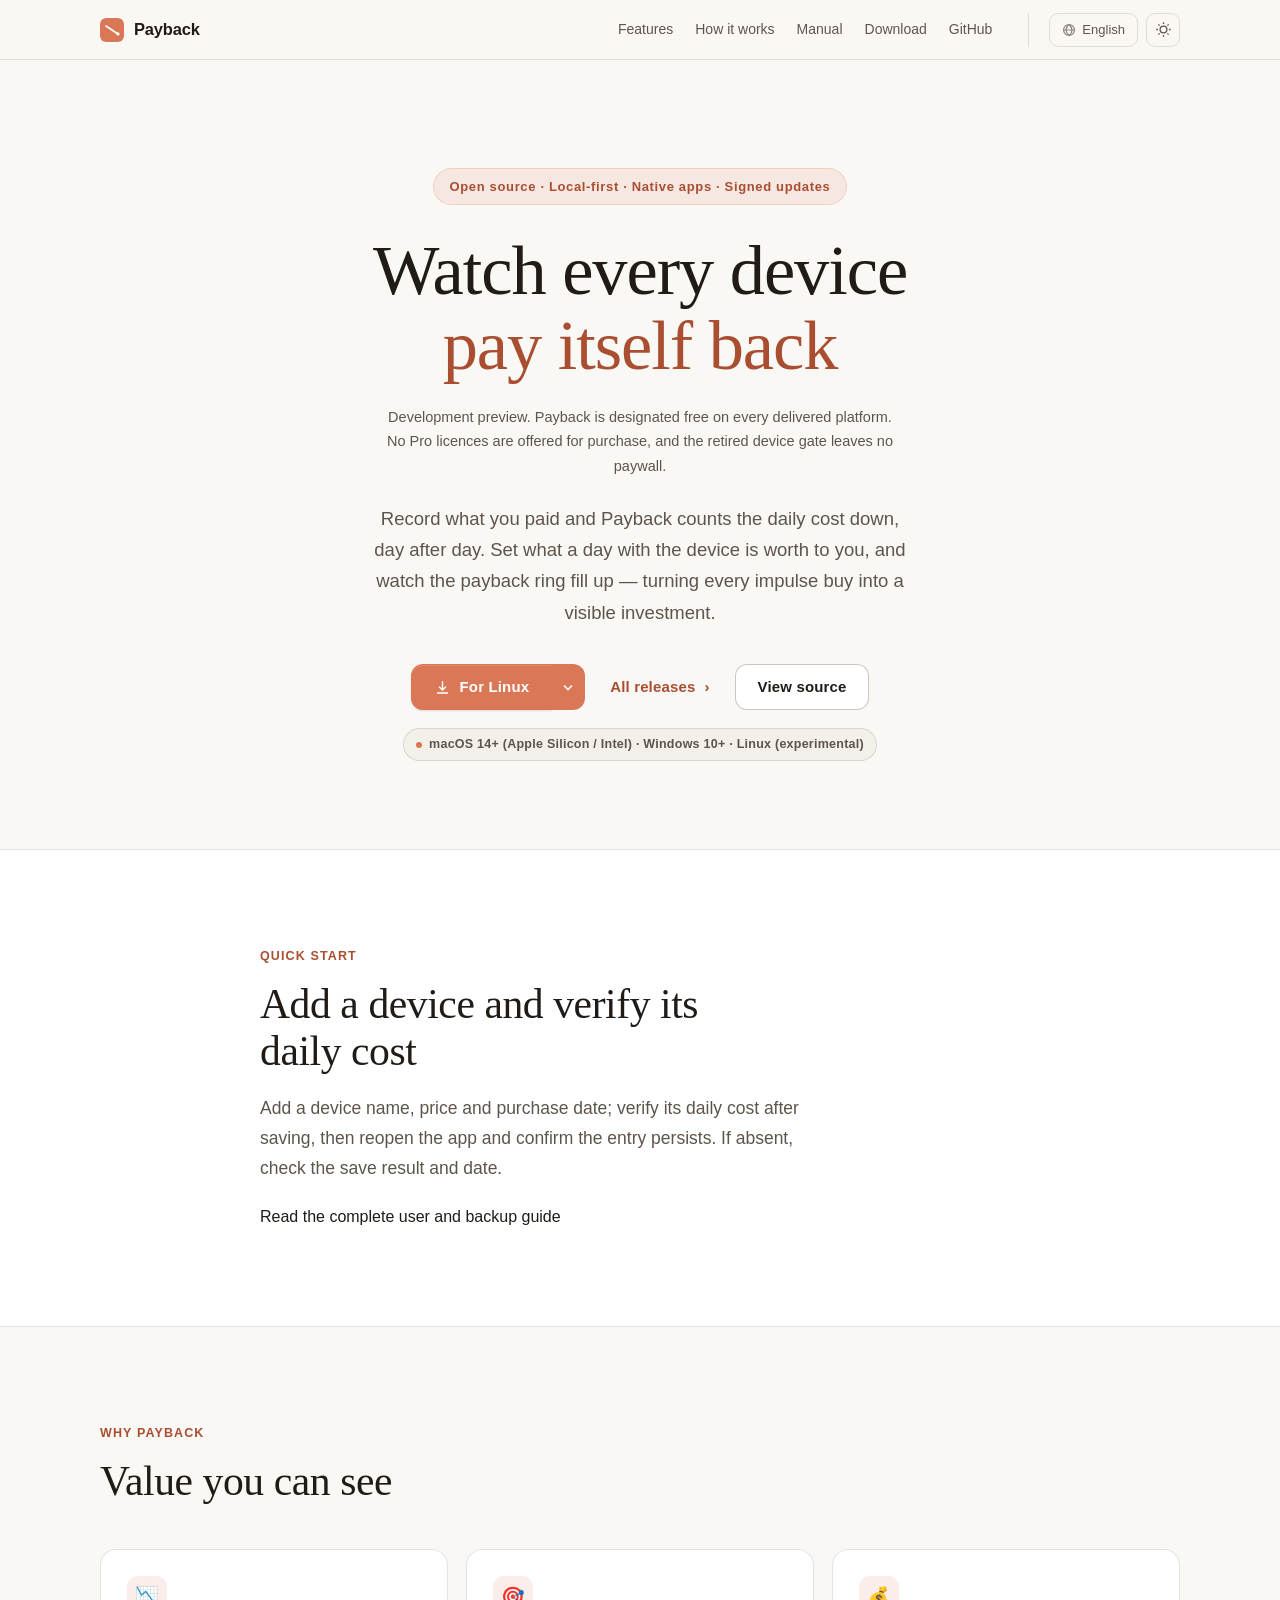
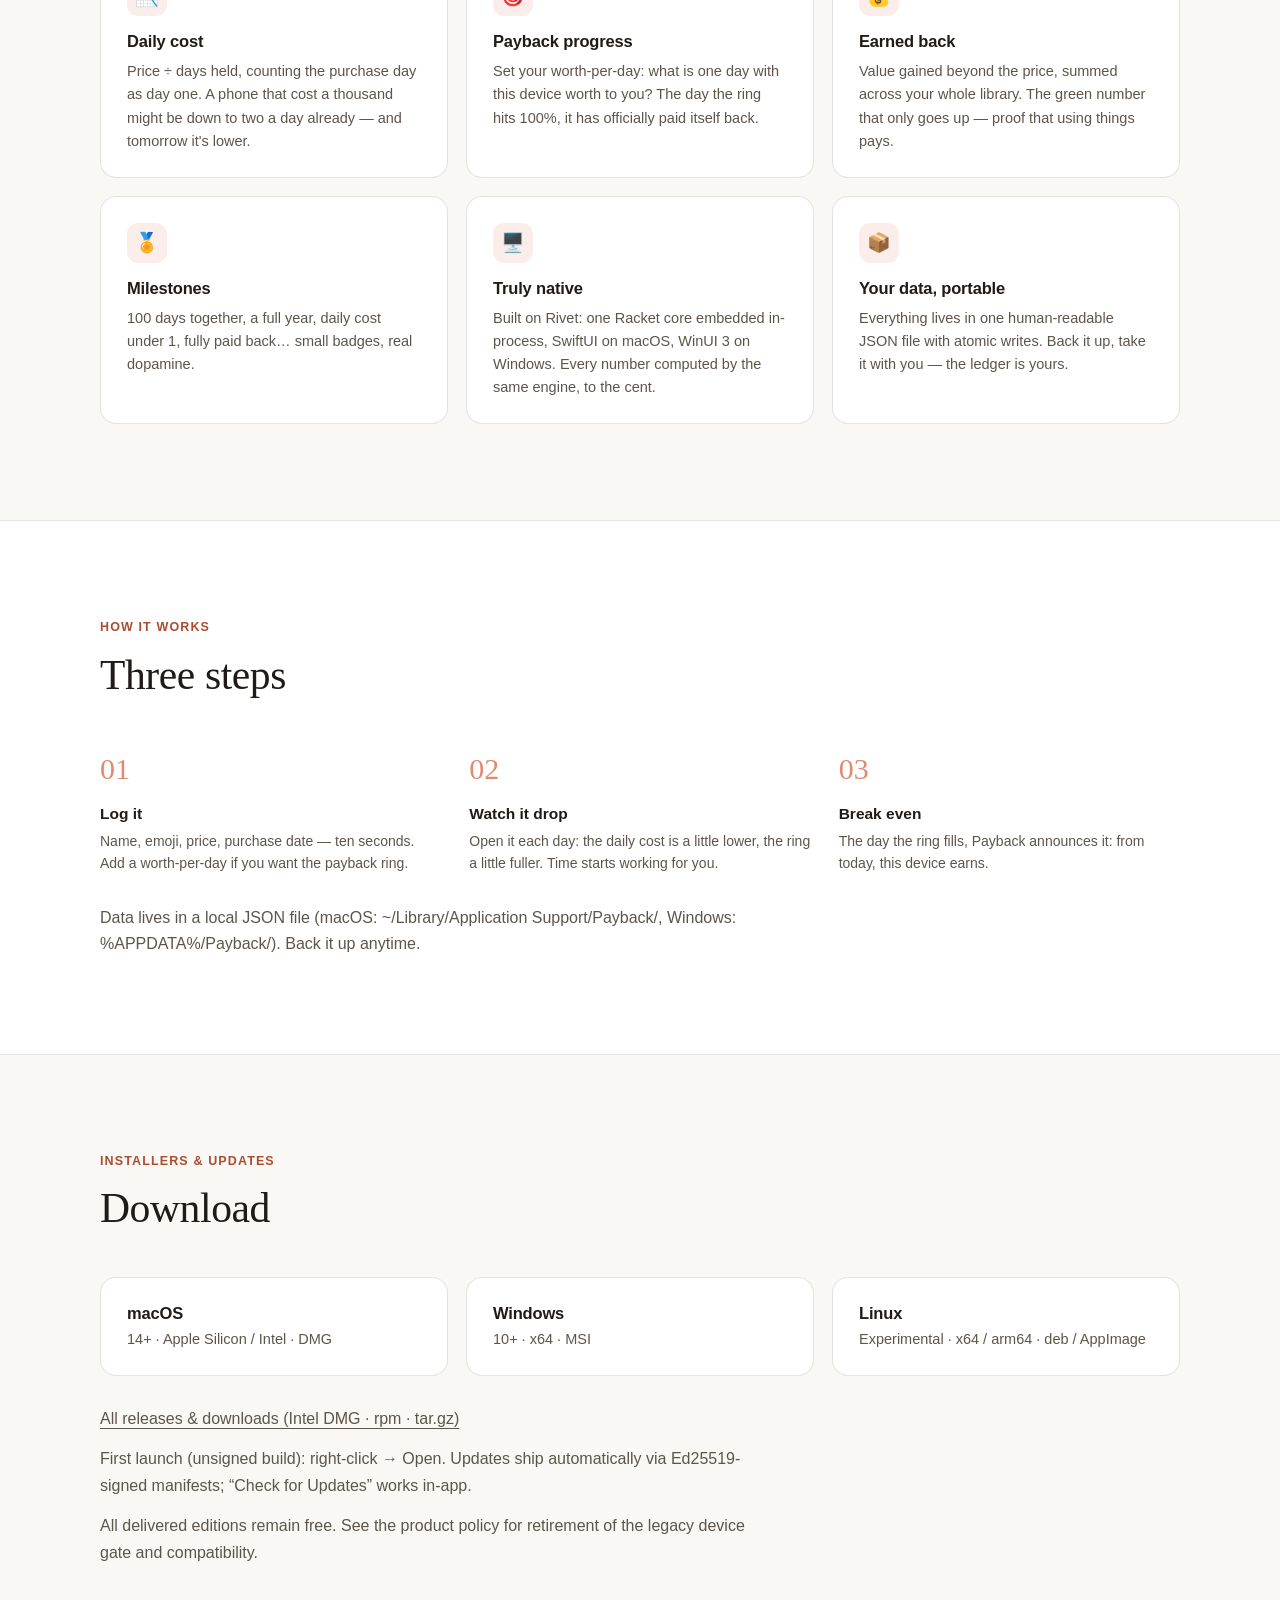
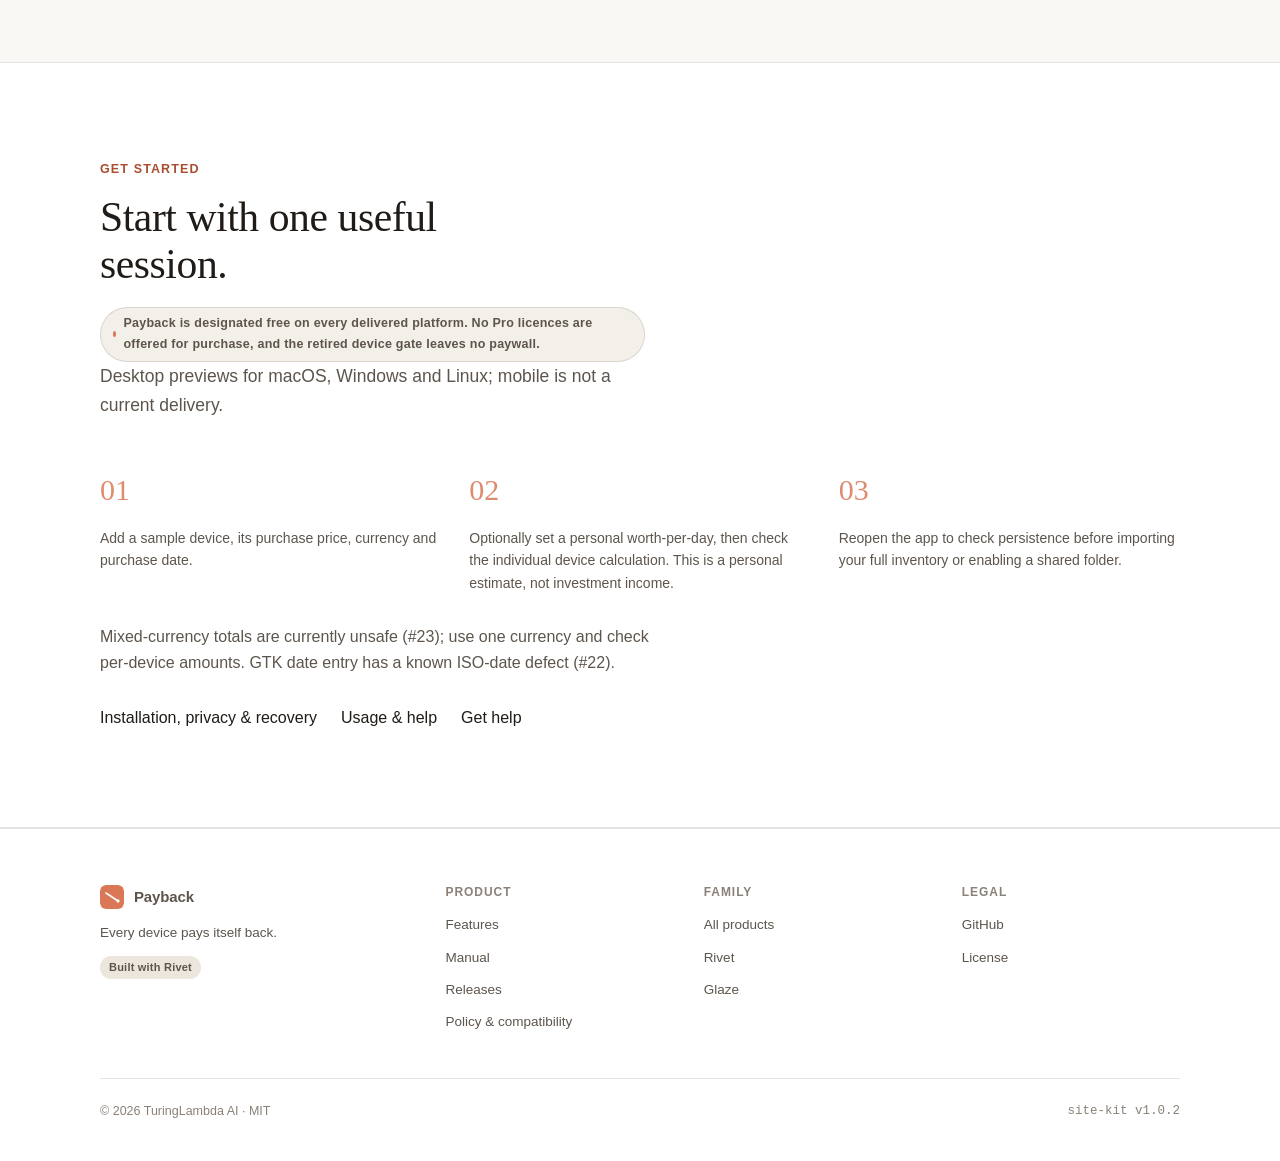
==== commit d28a8c82: "site: rebuild homepage on site-kit v1.0.2 - adopt the family design system (terracotta accent, Newsr" ====
--- a/site/index.html
+++ b/site/index.html
@@ -1,363 +1,414 @@
 <!DOCTYPE html>
-<html lang="zh">
+<html lang="zh-CN" data-kit-id="payback">
+
 <head>
-<meta charset="utf-8">
-<meta name="viewport" content="width=device-width, initial-scale=1">
-<title>Payback — 每一台设备，都在一天天回本</title>
-<meta name="description" content="Payback: 记下购买价格，看着每日使用成本一天天降低；设定心理价位，看回本进度走满。macOS 与 Windows 原生应用。">
-<script>
-  (function () {
-    var t = localStorage.getItem('payback-theme');
-    if (!t) t = matchMedia('(prefers-color-scheme: dark)').matches ? 'dark' : 'light';
-    document.documentElement.dataset.theme = t;
-  })();
-</script>
-<link rel="stylesheet" href="styles.css">
-<script>
-var _hmt = _hmt || [];
-(function() {
-  var hm = document.createElement("script");
-  hm.src = "https://hm.baidu.com/hm.js?8e2445912635226bcba0c400bfb6079d";
-  var s = document.getElementsByTagName("script")[0];
-  s.parentNode.insertBefore(hm, s);
-})();
-</script>
-<style id="product-start-style">
-.product-availability{font-size:.95rem;line-height:1.65;max-width:72ch;margin:18px 0;opacity:.85} .hero .product-availability{margin-left:auto;margin-right:auto}
-.product-start{max-width:1120px;margin:64px auto;padding:32px 24px;border-top:1px solid var(--border,#aaa);font:inherit;line-height:1.65}
-.product-start h2{font-size:clamp(1.7rem,3vw,2.4rem);letter-spacing:-.025em;margin:0 0 16px}.product-start h3{font-size:1.05rem;margin:0 0 10px}.product-start p{margin:0 0 16px;max-width:74ch}.product-start-grid{display:grid;grid-template-columns:repeat(3,minmax(0,1fr));gap:28px;margin:28px 0}.product-start a{text-decoration:underline;text-underline-offset:4px;overflow-wrap:anywhere}.product-start a:focus-visible{outline:2px solid currentColor;outline-offset:5px}.product-start .start-links{display:flex;gap:16px 24px;flex-wrap:wrap}.product-start .start-status{font-weight:600}.product-start .start-limits{font-size:.95em}
-html:lang(en) .reader-zh,html:lang(zh) .reader-en{display:none!important}@media(max-width:700px){.product-start{margin:40px auto;padding:24px 20px}.product-start-grid{grid-template-columns:1fr;gap:18px}}
-</style>
-<style>.lang-menu li.lang-choice{padding:0}.lang-menu .lang-choice button{display:block;width:100%;padding:8px 12px;border:0;background:transparent;color:inherit;font:inherit;text-align:left;cursor:pointer}.lang-menu .lang-choice button:focus-visible{outline:2px solid currentColor;outline-offset:-2px;border-radius:4px}</style>
-<style>
-@media(max-width:700px){.nav-inner{gap:12px}.nav-links{gap:10px;font-size:13px}.nav-links>a[href="#features"],.nav-links>a[href="#how"],.nav-links>a[href^="https://github.com/"]{display:none}.nav-links .lang-btn{padding:6px;font-size:12px}.brand{flex-shrink:0;white-space:nowrap}}
-</style>
-<style id="visual-showcase-css">
-/* Visual Showcase: process illustration, intentionally not an app screenshot. */
-.vs-showcase{padding:clamp(48px,7vw,88px) 24px;background:var(--bg,var(--surface,#faf7f2));color:var(--text,var(--ink,#24211d))}
-.vs-showcase *{box-sizing:border-box}
-.vs-showcase .vs-wrap{max-width:1080px;margin:0 auto}
-.vs-showcase .vs-intro{text-align:center;max-width:680px;margin:0 auto 28px}
-.vs-showcase .vs-label{text-transform:uppercase;letter-spacing:.14em;font-size:.7rem;font-weight:700;color:var(--accent,#b85d3f)}
-.vs-showcase h2{font:inherit;font-size:clamp(1.65rem,3.3vw,2.5rem);font-weight:700;line-height:1.2;letter-spacing:-.04em;margin:12px 0}
-.vs-showcase .vs-lead,.vs-showcase .vs-caption{color:var(--text-2,var(--muted,#6b6660));line-height:1.7}
-.vs-showcase .vs-frame{padding:clamp(18px,3vw,34px);border:1px solid var(--border,var(--line,#e8e2d9));background:var(--bg-card,var(--surface,#fff));border-radius:24px;box-shadow:0 20px 60px rgba(36,29,18,.07);overflow:hidden}
-.vs-showcase .vs-stage{display:grid;grid-template-columns:repeat(3,minmax(0,1fr));gap:14px}
-.vs-showcase .vs-step{position:relative;min-height:170px;padding:22px 18px;border-radius:16px;background:var(--bg,var(--surface,#faf7f2));border:1px solid var(--border,var(--line,#e8e2d9))}
-.vs-showcase .vs-step:not(:last-child):after{content:"→";position:absolute;z-index:1;right:-15px;top:50%;transform:translateY(-50%);width:28px;height:28px;display:grid;place-items:center;border-radius:50%;background:var(--bg-card,var(--surface,#fff));color:var(--accent,#b85d3f);border:1px solid var(--border,var(--line,#e8e2d9))}
-.vs-showcase .vs-glyph{font-size:1.75rem;display:block;margin-bottom:24px;color:var(--accent,#b85d3f)}
-.vs-showcase .vs-step b{display:block;font-size:1.03rem;margin-bottom:7px}
-.vs-showcase .vs-step small{display:block;color:var(--text-2,var(--muted,#6b6660));font-size:.84rem;line-height:1.5}
-.vs-showcase .vs-caption{font-size:.79rem;text-align:center;margin:16px 0 0}
-.vs-showcase .vs-art{margin-bottom:22px;background:var(--bg,var(--surface,#f6f3ed));border:1px solid var(--border,var(--line,#e8e2d9));border-radius:18px;padding:22px;overflow:hidden;min-height:185px}
-.vs-showcase .vs-task-art{display:grid;grid-template-columns:1fr 1fr;gap:16px;align-items:start}
-.vs-showcase .vs-mini-board{background:var(--bg-card,var(--surface,#fff));border-radius:14px;border:1px solid var(--border,var(--line,#e8e2d9));padding:15px;box-shadow:0 6px 24px rgba(10,10,10,.04)}
-.vs-showcase .vs-mini-title{font-size:.76rem;color:var(--text-2,var(--muted,#6b6660));font-weight:700;margin-bottom:12px}
-.vs-showcase .vs-mini-task{display:flex;align-items:center;gap:10px;padding:9px 3px;border-top:1px solid var(--border,var(--line,#e8e2d9));font-size:.9rem}
-.vs-showcase .vs-ring{flex:none;height:17px;width:17px;border:2px solid var(--accent,#b85d3f);border-radius:50%}
-.vs-showcase .vs-ring.done{background:var(--accent,#b85d3f);position:relative}.vs-showcase .vs-ring.done:after{content:"✓";color:#fff;font-size:12px;position:absolute;left:2px;top:-3px}
-.vs-showcase .vs-mini-tag{margin-left:auto;color:var(--accent,#b85d3f);background:var(--accent-soft,#f7e5dd);font-size:.7rem;padding:3px 6px;border-radius:6px}
-.vs-showcase .vs-reader-art{display:grid;grid-template-columns:1.5fr 1fr;gap:18px}
-.vs-showcase .vs-paper,.vs-showcase .vs-annotation{border-radius:14px;background:var(--bg-card,var(--surface,#fff));border:1px solid var(--border,var(--line,#e8e2d9));padding:18px}
-.vs-showcase .vs-paper-title{font-size:.75rem;letter-spacing:.1em;color:var(--text-2,var(--muted,#6b6660));margin-bottom:22px}
-.vs-showcase .vs-line{height:9px;background:var(--border,var(--line,#e8e2d9));border-radius:8px;margin:12px 0;max-width:100%}
-.vs-showcase .vs-line.short{width:57%}.vs-showcase .vs-line.mid{width:82%}
-.vs-showcase .vs-highlight{height:15px;border-radius:3px;width:72%;background:color-mix(in srgb,var(--accent,#d97757) 32%,transparent)}
-.vs-showcase .vs-note-label{font-size:.72rem;letter-spacing:.09em;color:var(--accent,#b85d3f);font-weight:800}
-.vs-showcase .vs-note-body{font-size:.93rem;line-height:1.7;margin:18px 0}
-.vs-showcase .vs-note-foot{font-size:.75rem;color:var(--text-2,var(--muted,#6b6660))}
-html:lang(en) .vs-zh,html:lang(zh) .vs-en{display:none!important}
-@media(max-width:700px){.vs-showcase .vs-stage{grid-template-columns:1fr}.vs-showcase .vs-step{min-height:120px}.vs-showcase .vs-step:not(:last-child):after{right:calc(50% - 14px);top:auto;bottom:-15px;transform:rotate(90deg)}.vs-showcase .vs-glyph{margin-bottom:12px}.vs-showcase .vs-reader-art{grid-template-columns:1fr 1fr}.vs-showcase .vs-art{padding:14px}}
-@media(prefers-reduced-motion:reduce){.vs-showcase *, .vs-showcase *:before,.vs-showcase *:after{animation:none!important;transition:none!important}}
-</style></head>
+    <meta charset="utf-8">
+    <meta name="viewport" content="width=device-width, initial-scale=1.0">
+    <title>Payback — 每一台设备，都在一天天回本</title>
+    <meta name="description" content="Payback: 记下购买价格，看着每日使用成本一天天降低；设定心理价位，看回本进度走满。macOS 与 Windows 原生应用。">
+    <link rel="canonical" href="https://payback.jrtx.site/">
+    <meta name="theme-color" content="#D97757">
+    <meta property="og:type" content="website">
+    <meta property="og:site_name" content="Payback">
+    <meta property="og:title" content="Payback — Every device pays itself back">
+    <meta property="og:description" content="Record what you paid and Payback counts the daily cost down day after day. Set a worth-per-day and watch the payback ring fill. Native apps for macOS and Windows, local-first JSON storage.">
+    <meta property="og:url" content="https://payback.jrtx.site/">
+    <meta name="twitter:card" content="summary">
+    <meta name="twitter:title" content="Payback — Every device pays itself back">
+    <meta name="twitter:description" content="Record what you paid and watch the daily cost drop, day after day. Native, local-first, free.">
+
+    <!-- Theme + language pre-paint: no flash before the stylesheet paints.
+         Storage keys are the site's historical keys (payback-theme /
+         payback-lang-override-v2) so returning visitors keep preferences. -->
+    <script>
+        (function () {
+            var t;
+            try { t = localStorage.getItem('payback-theme'); } catch (e) {}
+            if (t !== 'dark' && t !== 'light') {
+                t = window.matchMedia && matchMedia('(prefers-color-scheme: dark)').matches ? 'dark' : 'light';
+            }
+            document.documentElement.dataset.theme = t;
+            var l;
+            try { l = localStorage.getItem('payback-lang-override-v2'); } catch (e) {}
+            if (l !== 'zh' && l !== 'en') {
+                l = (navigator.language || 'zh').toLowerCase().indexOf('zh') === 0 ? 'zh' : 'en';
+            }
+            document.documentElement.lang = l === 'zh' ? 'zh-CN' : 'en';
+        })();
+    </script>
+
+    <link rel="icon" type="image/svg+xml" href="data:image/svg+xml,%3Csvg xmlns='http://www.w3.org/2000/svg' viewBox='0 0 512 512'%3E%3Crect width='512' height='512' rx='115' fill='%23D97757'/%3E%3Cpath d='M128 172 L384 340' stroke='%23FFFFFF' stroke-width='36' stroke-linecap='round'/%3E%3Ccircle cx='384' cy='340' r='34' fill='%23FFFFFF'/%3E%3C/svg%3E">
+    <link rel="stylesheet" href="family.css">
+    <link rel="stylesheet" href="site.css">
+    <link rel="preload" href="fonts/newsreader-latin-var.woff2" as="font" type="font/woff2" crossorigin>
+    <link rel="preload" href="fonts/inter-latin-var.woff2" as="font" type="font/woff2" crossorigin>
+    <script src="family.js" defer></script>
+</head>
+
 <body>
-<header class="nav">
-  <div class="nav-inner">
-    <a class="brand" href="#">Payback</a>
-    <nav class="nav-links">
-      <a href="#features" data-i18n="nav.features">功能</a>
-      <a href="#how" data-i18n="nav.how">怎么用</a>
-      <a href="guide.html" data-i18n="nav.guide">手册</a>
-      <a href="#download" data-i18n="nav.download">下载</a>
-      <a href="https://github.com/turlamai/payback" data-i18n="nav.github">GitHub</a>
-      <div class="lang-dropdown-wrapper">
-        <button class="lang-btn" type="button" onclick="void 0" aria-label="Switch language">
-          <svg width="16" height="16" viewBox="0 0 24 24" fill="none" stroke="currentColor" stroke-width="2" stroke-linecap="round" stroke-linejoin="round"><circle cx="12" cy="12" r="10"></circle><line x1="2" y1="12" x2="22" y2="12"></line><path d="M12 2a15.3 15.3 0 0 1 4 10 15.3 15.3 0 0 1-4 10 15.3 15.3 0 0 1-4-10 15.3 15.3 0 0 1 4-10z"></path></svg>
-          <span id="current-lang-label">English</span>
-        </button>
-        <ul class="lang-menu">
-          <li class="lang-choice"><button type="button" onclick="setLanguage('en')">English</button></li>
-          <li class="lang-choice"><button type="button" onclick="setLanguage('zh')">简体中文</button></li>
-        </ul>
-      </div>
-      <button class="theme-btn" id="theme-btn" type="button" aria-label="Toggle theme">◐</button>
-    </nav>
-  </div>
-</header>
-
-<main>
-  <section class="hero">
-    <p class="eyebrow" data-i18n="hero.eyebrow">开源 · 本地优先 · 原生应用 · 签名自动更新</p>
-    <h1><span data-i18n="hero.h1a">每一台设备，</span><span class="accent" data-i18n="hero.h1b">都在一天天回本</span></h1>
-<p class="reader-en product-availability" lang="en">Development preview. Payback is designated free on every delivered platform. No Pro licences are offered for purchase, and the retired device gate leaves no paywall.</p><p class="reader-zh product-availability" lang="zh">开发预览。Payback 的定位是已交付平台全部免费。旧设备数限制已退役；不销售 Pro 授权。</p>
-    <p class="sub" data-i18n="hero.sub">记下购买价格，Payback 帮你算每日使用成本——一天比一天便宜。再设定「这台设备一天值多少钱」的心理价位，回本进度条就会一天天走满。把每一次剁手，都变成一笔看得见的投资。</p>
-    <div class="hero-actions">
-      <a class="btn btn-primary" href="https://github.com/turlamai/payback/releases/latest" data-release-suffix="macos-arm64.dmg" data-i18n="hero.download-mac">下载 macOS 版</a>
-      <a class="btn" href="https://github.com/turlamai/payback/releases" data-i18n="hero.all-releases">全部版本</a>
-      <a class="btn" href="https://github.com/turlamai/payback" data-i18n="hero.source">查看源码</a>
-    </div>
-    <p class="platforms" data-i18n="hero.platforms">macOS 14+（Apple Silicon / Intel）· Windows 10+ · Linux（实验性）</p>
-  </section><section id="visual-showcase" class="vs-showcase" aria-label="Product workflow diagram"><div class="vs-wrap"><div class="vs-intro"><span class="vs-label">PRODUCT IN CONTEXT · 产品如何工作</span><h2><span class="vs-zh" lang="zh-CN">看见一台设备随时间变化的使用成本。</span><span class="vs-en" lang="en">See how a device's cost changes over time.</span></h2><p class="vs-lead"><span class="vs-zh" lang="zh-CN">以实际数据关系代替可能过时的 UI 截图；回本是个人估算，不是财务收益。</span><span class="vs-en" lang="en">A data relationship, not an outdated UI capture. Payback is a personal estimate, not financial return.</span></p></div><div class="vs-frame"><div class="vs-art vs-task-art"><div class="vs-mini-board"><div class="vs-mini-title">INPUT</div><div class="vs-mini-task"><span class="vs-ring" aria-hidden="true"></span>Purchase cost</div><div class="vs-mini-task"><span class="vs-ring" aria-hidden="true"></span>Start date</div><div class="vs-mini-task"><span class="vs-ring" aria-hidden="true"></span>Daily value assumption</div></div><div class="vs-mini-board"><div class="vs-mini-title">OUTPUT</div><div class="vs-mini-task"><span class="vs-ring" aria-hidden="true"></span>Days of use</div><div class="vs-mini-task"><span class="vs-ring" aria-hidden="true"></span>Cost per day</div><div class="vs-mini-task"><span class="vs-ring" aria-hidden="true"></span>Payback estimate</div></div></div><div class="vs-stage"><div class="vs-step"><span class="vs-glyph" aria-hidden="true">＋</span><b><span class="vs-zh" lang="zh-CN">记录设备</span><span class="vs-en" lang="en">Record</span></b><small><span class="vs-zh" lang="zh-CN">输入成本和日期</span><span class="vs-en" lang="en">Enter cost and date</span></small></div><div class="vs-step"><span class="vs-glyph" aria-hidden="true">÷</span><b><span class="vs-zh" lang="zh-CN">计算变化</span><span class="vs-en" lang="en">Calculate</span></b><small><span class="vs-zh" lang="zh-CN">查看每日使用成本</span><span class="vs-en" lang="en">See cost per day</span></small></div><div class="vs-step"><span class="vs-glyph" aria-hidden="true">✓</span><b><span class="vs-zh" lang="zh-CN">理解估算</span><span class="vs-en" lang="en">Interpret</span></b><small><span class="vs-zh" lang="zh-CN">追踪个人回本进度</span><span class="vs-en" lang="en">Track personal payback</span></small></div></div><p class="vs-caption"><span class="vs-zh" lang="zh-CN">概念工作流示意，非软件截图。实际能力以已发布版本为准。</span><span class="vs-en" lang="en">Conceptual workflow, not a UI screenshot. Refer to released builds for capabilities.</span></p></div></div></section>
-
-  <section class="shot-section">
-    <div style="max-width:760px;margin:auto;padding:24px;">
-      <h2 data-i18n="shot.title">添加设备，核对每日成本</h2>
-      <p data-i18n="shot.caption">在设备列表中添加名称、价格和购买日期；保存后核对每日成本，并重新打开应用确认记录仍在。若没有显示，请检查保存结果和日期。</p>
-      <p><a href="guide.html" data-i18n="shot.guide">查看完整的使用与备份指南</a></p>
-    </div>
-  </section>
-
-  <section id="features" class="section">
-    <h2 data-i18n="features.title">越用越赚，看得见的数字</h2>
-    <div class="grid">
-      <div class="card">
-        <div class="card-icon">📉</div>
-        <h3 data-i18n="f1.title">每日成本</h3>
-        <p data-i18n="f1.body">价格 ÷ 持有天数，购买当天就算第一天。买来一年的千元机，今天可能只要每天两块钱——而且明天更低。</p>
-      </div>
-      <div class="card">
-        <div class="card-icon">🎯</div>
-        <h3 data-i18n="f2.title">回本进度</h3>
-        <p data-i18n="f2.body">设定你的心理价位：这台设备一天值多少钱？进度环走到 100% 的那一天，它就正式回本了。</p>
-      </div>
-      <div class="card">
-        <div class="card-icon">💰</div>
-        <h3 data-i18n="f3.title">已赚回</h3>
-        <p data-i18n="f3.body">全部设备超出价格的价值加在一起。库房页面里这个绿色数字只增不减——越用越赚的直观证据。</p>
-      </div>
-      <div class="card">
-        <div class="card-icon">🏅</div>
-        <h3 data-i18n="f4.title">里程碑</h3>
-        <p data-i18n="f4.body">百日纪念、陪伴一整年、日均低于 1 元、完全回本……小小的成就徽章，真实的 dopamine。</p>
-      </div>
-      <div class="card">
-        <div class="card-icon">🖥️</div>
-        <h3 data-i18n="f5.title">真原生</h3>
-        <p data-i18n="f5.body">基于 Rivet：一份 Racket 核心嵌入进程内，macOS 是 SwiftUI，Windows 是 WinUI 3。所有数字一个引擎计算，分毫不差。</p>
-      </div>
-      <div class="card">
-        <div class="card-icon">📦</div>
-        <h3 data-i18n="f6.title">数据可带走</h3>
-        <p data-i18n="f6.body">全部数据是一个人类可读的 JSON 文件，原子写入、随手备份。你的账本永远是你的。</p>
-      </div>
-    </div>
-  </section>
-
-  <section id="how" class="section alt">
-    <h2 data-i18n="how.title">三步开始</h2>
-    <div class="steps">
-      <div class="step"><span class="step-num">1</span><h3 data-i18n="s1.title">记一笔</h3><p data-i18n="s1.body">设备名、emoji、价格、购买日期，十秒钟记完。想用回本进度就再填一个心理价位。</p></div>
-      <div class="step"><span class="step-num">2</span><h3 data-i18n="s2.title">看着它降</h3><p data-i18n="s2.body">每天打开看一眼：每日成本又低了一点，进度环又走了一格。时间开始为你工作。</p></div>
-      <div class="step"><span class="step-num">3</span><h3 data-i18n="s3.title">等它回本</h3><p data-i18n="s3.body">进度走满的那一刻，Payback 替你宣布：这台设备，从今天起每天都在赚。</p></div>
-    </div>
-    <p class="note" data-i18n="how.note">数据存在本机 JSON 文件里（macOS: ~/Library/Application Support/Payback/，Windows: %APPDATA%/Payback/），随时可以备份带走。</p>
-  </section>
-
-  <section id="download" class="section">
-    <h2 data-i18n="download.title">下载</h2>
-    <div class="dl-grid">
-      <a class="dl-card" id="dl-mac" href="https://github.com/turlamai/payback/releases/latest" data-release-suffix="macos-arm64.dmg">
-        <h3>macOS</h3>
-        <p data-i18n="dl.mac">14+ · Apple Silicon / Intel · DMG</p>
-      </a>
-      <a class="dl-card" id="dl-win" href="https://github.com/turlamai/payback/releases/latest" data-release-suffix="windows-x64.msi">
-        <h3>Windows</h3>
-        <p data-i18n="dl.win">10+ · x64 · MSI</p>
-      </a>
-      <a class="dl-card" id="dl-linux" href="https://github.com/turlamai/payback/releases/latest" data-release-suffix="linux-x86_64.AppImage">
-        <h3>Linux</h3>
-        <p data-i18n="dl.linux">实验性 · x64 / arm64 · deb / AppImage</p>
-      </a>
-    </div>
-    <p class="note"><a class="dl-all" href="https://github.com/turlamai/payback/releases" data-i18n="download.all-releases">全部版本与历史下载（Intel DMG · rpm · tar.gz）</a></p>
-    <p class="note" data-i18n="download.note">首次启动（未公证构建）：右键 → 打开。更新通过 Ed25519 签名清单自动推送，应用内「检查更新」随时可用。</p>
-    <p class="note pricing-note" data-i18n="download.pricing">所有已交付版本永久免费。旧版本的设备门禁正在退役，当前实现边界见产品政策。</p>
-  </section>
-<p style="text-align:center;padding:1rem"><a href="https://github.com/turlamai/payback/blob/main/docs/USER-GUIDE.md">使用与帮助 / Usage & help</a></p>
-<section id="start-here" class="product-start" aria-label="Get started / 开始使用">
-<h2 class="reader-en " lang="en">Start with one useful session.</h2><h2 class="reader-zh " lang="zh">从一次有效使用开始。</h2><p class="reader-en start-status" lang="en">Payback is designated free on every delivered platform. No Pro licences are offered for purchase, and the retired device gate leaves no paywall.</p><p class="reader-zh start-status" lang="zh">Payback 的定位是已交付平台全部免费。旧设备数限制已退役；不销售 Pro 授权。</p><p class="reader-en " lang="en">Desktop previews for macOS, Windows and Linux; mobile is not a current delivery.</p><p class="reader-zh " lang="zh">提供 macOS、Windows、Linux 桌面预览版；移动端尚未交付。</p><div class="product-start-grid"><article><h3 class="reader-en " lang="en">01</h3><h3 class="reader-zh " lang="zh">01</h3><p class="reader-en " lang="en">Add a sample device, its purchase price, currency and purchase date.</p><p class="reader-zh " lang="zh">添加示例设备，填写购买价格、币种和日期。</p></article><article><h3 class="reader-en " lang="en">02</h3><h3 class="reader-zh " lang="zh">02</h3><p class="reader-en " lang="en">Optionally set a personal worth-per-day, then check the individual device calculation. This is a personal estimate, not investment income.</p><p class="reader-zh " lang="zh">可设置每天愿意付出的价值，核对单个设备计算；这属于个人估算，不是投资收益。</p></article><article><h3 class="reader-en " lang="en">03</h3><h3 class="reader-zh " lang="zh">03</h3><p class="reader-en " lang="en">Reopen the app to check persistence before importing your full inventory or enabling a shared folder.</p><p class="reader-zh " lang="zh">重新打开应用确认保存结果，再录入完整设备库或启用共享文件夹。</p></article></div><p class="reader-en start-limits" lang="en">Mixed-currency totals are currently unsafe (<a href="https://github.com/turlamai/payback/issues/23">#23</a>); use one currency and check per-device amounts. GTK date entry has a known ISO-date defect (<a href="https://github.com/turlamai/payback/issues/22">#22</a>).</p><p class="reader-zh start-limits" lang="zh">跨币种汇总目前不可靠（<a href="https://github.com/turlamai/payback/issues/23">#23</a>），请保持同一币种并核对单设备金额。GTK 日期输入存在已知 ISO 日期缺陷（<a href="https://github.com/turlamai/payback/issues/22">#22</a>）。</p><div class="start-links"><a class="reader-en" lang="en" href="https://github.com/turlamai/payback/blob/main/docs/USER-GUIDE.md">Installation, privacy &amp; recovery</a><a class="reader-zh" lang="zh" href="https://github.com/turlamai/payback/blob/main/docs/USER-GUIDE.zh-CN.md">安装、隐私与恢复</a><a href="https://github.com/turlamai/payback/issues"><span class="reader-en " lang="en">Get help</span><span class="reader-zh " lang="zh">反馈与帮助</span></a></div>
-</section>
-</main>
-
-<footer class="footer">
-  <p>Payback · <a href="https://github.com/turlamai/payback">GitHub</a> · <a href="https://github.com/turlamai/payback/blob/main/docs/USER-GUIDE.md" data-i18n="footer.pricing">产品政策与兼容</a> · MIT · <span data-i18n="footer.built">基于 Rivet 构建</span></p>
-</footer>
-
-<script>
-  // Platform-aware downloads use immutable tagged files, not duplicate
-  // versionless binary aliases. The latest Release page is always usable.
-  (function () {
-    var page = 'https://github.com/turlamai/payback/releases/latest';
-    var ua = navigator.userAgent;
-    var os = /Windows/i.test(ua) ? 'win' : (/Mac|iPhone|iPad/i.test(ua) ? 'mac' : (/Linux|X11/i.test(ua) ? 'linux' : 'mac'));
-    var arch = os === 'linux' && /aarch64|arm/i.test(ua) ? 'arm64' : (os === 'linux' ? 'x64' : 'arm64');
-    var release = null;
-    var hero = document.querySelectorAll('a[data-i18n="hero.download-mac"]');
-    var suffix = {mac: 'mac', win: 'win', linux: 'linux'}[os];
-    hero.forEach(function (a) { a.setAttribute('data-i18n', 'hero.download-' + suffix); });
-    var card = document.getElementById('dl-' + suffix);
-    if (card) card.classList.add('dl-current');
-    function resolve() {
-      var targetSuffix = {mac: 'macos-' + arch + '.dmg', win: 'windows-x64.msi',
-        linux: 'linux-' + (arch === 'x64' ? 'x86_64' : 'aarch64') + '.AppImage'}[os];
-      hero.forEach(function (a) { a.dataset.releaseSuffix = targetSuffix; });
-      if (card) card.dataset.releaseSuffix = targetSuffix;
-      document.querySelectorAll('a[data-release-suffix]').forEach(function (a) {
-        a.href = page;
-        if (!release || release.draft || release.prerelease ||
-            !/^v[0-9]+\.[0-9]+\.[0-9]+$/.test(release.tag_name)) return;
-        var name = 'payback-' + release.tag_name.slice(1) + '-' + a.dataset.releaseSuffix;
-        var exact = 'https://github.com/turlamai/payback/releases/download/' + release.tag_name + '/' + name;
-        if ((release.assets || []).some(function (x) {
-          return x.name === name && x.size > 0 && x.browser_download_url === exact;
-        })) a.href = exact;
-      });
+    <header class="kit-nav">
+        <div class="kit-container kit-nav-inner">
+            <a class="kit-brand" href="/">
+                <svg class="kit-brand-mark" viewBox="0 0 512 512" aria-hidden="true"><rect width="512" height="512" rx="115" fill="#D97757"/><path d="M128 172 L384 340" stroke="#FFFFFF" stroke-width="36" stroke-linecap="round"/><circle cx="384" cy="340" r="34" fill="#FFFFFF"/></svg>
+                <span>Payback</span>
+            </a>
+            <nav class="kit-nav-links">
+                <a href="#features" data-i18n="nav.features">功能</a>
+                <a href="#how" data-i18n="nav.how">怎么用</a>
+                <a href="guide.html" data-i18n="nav.guide">手册</a>
+                <a href="#download" data-i18n="nav.download">下载</a>
+                <a href="https://github.com/turlamai/payback" data-i18n="nav.github">GitHub</a>
+            </nav>
+            <div class="kit-nav-actions">
+                <div class="kit-lang">
+                    <button class="kit-lang-btn" type="button" aria-haspopup="true" aria-expanded="false">
+                        <svg viewBox="0 0 16 16" fill="none" stroke="currentColor" stroke-width="1.4" aria-hidden="true"><circle cx="8" cy="8" r="6.2"/><path d="M1.8 8h12.4M8 1.8c-4.6 4-4.6 8.4 0 12.4 4.6-4 4.6-8.4 0-12.4z"/></svg>
+                        <span class="kit-lang-current">简体中文</span>
+                    </button>
+                    <ul class="kit-lang-menu">
+                        <li><button type="button" data-kit-lang="zh">简体中文</button></li>
+                        <li><button type="button" data-kit-lang="en">English</button></li>
+                    </ul>
+                </div>
+                <button class="kit-icon-btn kit-theme-toggle" type="button" aria-pressed="false" aria-label="Theme">
+                    <svg class="kit-icon-sun" viewBox="0 0 20 20" fill="none" stroke="currentColor" stroke-width="1.5" aria-hidden="true"><circle cx="10" cy="10" r="4"/><path d="M10 1.5v2M10 16.5v2M1.5 10h2M16.5 10h2M4 4l1.4 1.4M14.6 14.6L16 16M16 4l-1.4 1.4M5.4 14.6L4 16"/></svg>
+                    <svg class="kit-icon-moon" viewBox="0 0 20 20" fill="none" stroke="currentColor" stroke-width="1.5" aria-hidden="true"><path d="M16.5 12.2A7 7 0 0 1 7.8 3.5a7 7 0 1 0 8.7 8.7z"/></svg>
+                </button>
+            </div>
+        </div>
+    </header>
+
+    <main>
+        <!-- Hero -->
+        <section class="kit-hero">
+            <div class="kit-container">
+                <span class="kit-eyebrow" data-i18n="hero.eyebrow">开源 · 本地优先 · 原生应用 · 签名自动更新</span>
+                <h1><span data-i18n="hero.h1a">每一台设备，</span> <span class="kit-accent-word" data-i18n="hero.h1b">都在一天天回本</span></h1>
+                <p class="kit-text-2 pb-availability" data-i18n="hero.availability">开发预览。Payback 的定位是已交付平台全部免费。旧设备数限制已退役；不销售 Pro 授权。</p>
+                <p class="kit-lead" data-i18n="hero.lead">记下购买价格，Payback 帮你算每日使用成本——一天比一天便宜。再设定「这台设备一天值多少钱」的心理价位，回本进度条就会一天天走满。把每一次剁手，都变成一笔看得见的投资。</p>
+                <div class="kit-btn-row">
+                    <div class="kit-dl">
+                        <a class="kit-btn kit-btn--primary" data-kit-dl-primary href="https://github.com/turlamai/payback/releases/latest">
+                            <svg viewBox="0 0 20 20" fill="none" stroke="currentColor" stroke-width="1.6" aria-hidden="true"><path d="M10 2.5v10M6 9l4 4 4-4M3.5 16.5h13"/></svg>
+                            <span class="kit-dl-label" data-i18n="dl.generic">获取 Payback</span>
+                        </a>
+                        <button class="kit-dl-caret" type="button" aria-haspopup="true" aria-expanded="false" aria-label="All platforms">
+                            <svg viewBox="0 0 14 14" fill="none" stroke="currentColor" stroke-width="1.6" aria-hidden="true"><path d="M3 5.5L7 9.5l4-4"/></svg>
+                        </button>
+                        <ul class="kit-dl-menu">
+                            <li><a href="https://github.com/turlamai/payback/releases/latest" data-kit-dl="mac"><span class="kit-dl-os" data-i18n="dl.mac">macOS 版</span><span class="kit-dl-kind">.dmg</span></a></li>
+                            <li><a href="https://github.com/turlamai/payback/releases/latest" data-kit-dl="win"><span class="kit-dl-os" data-i18n="dl.win">Windows 版</span><span class="kit-dl-kind">.msi</span></a></li>
+                            <li><a href="https://github.com/turlamai/payback/releases/latest" data-kit-dl="linux"><span class="kit-dl-os" data-i18n="dl.linux">Linux 版</span><span class="kit-dl-kind">.AppImage</span></a></li>
+                            <li class="kit-dl-note kit-hidden" data-kit-dl-note data-i18n="dl.note">当前平台请前往 Releases 页面选取对应安装包。</li>
+                        </ul>
+                    </div>
+                    <a class="kit-btn kit-btn--ghost" href="https://github.com/turlamai/payback/releases"><span data-i18n="hero.all-releases">全部版本</span><span class="kit-btn-arrow">›</span></a>
+                    <a class="kit-btn kit-btn--secondary" href="https://github.com/turlamai/payback" data-i18n="hero.cta-source">查看源码</a>
+                </div>
+                <p class="kit-hero-meta"><span class="kit-badge" data-i18n="hero.platforms">macOS 14+（Apple Silicon / Intel）· Windows 10+ · Linux（实验性）</span></p>
+            </div>
+        </section>
+
+        <!-- Add-a-device walkthrough -->
+        <section class="kit-section kit-section--alt" id="shot">
+            <div class="kit-container pb-shot">
+                <span class="kit-kicker" data-i18n="shot.kicker">上手</span>
+                <h2 class="kit-h2" data-i18n="shot.title">添加设备，核对每日成本</h2>
+                <p class="kit-lead" data-i18n="shot.caption">在设备列表中添加名称、价格和购买日期；保存后核对每日成本，并重新打开应用确认记录仍在。若没有显示，请检查保存结果和日期。</p>
+                <p style="margin-top: 20px;"><a href="guide.html" data-i18n="shot.guide">查看完整的使用与备份指南</a></p>
+            </div>
+        </section>
+
+        <!-- Features -->
+        <section class="kit-section" id="features">
+            <div class="kit-container">
+                <span class="kit-kicker" data-i18n="features.kicker">为什么是 Payback</span>
+                <h2 class="kit-h2" data-i18n="features.title">越用越赚，看得见的数字</h2>
+                <div class="kit-grid kit-grid--3" style="margin-top: 44px;">
+                    <div class="kit-card">
+                        <span class="kit-card-icon pb-emoji" aria-hidden="true">📉</span>
+                        <h3 data-i18n="f1.title">每日成本</h3>
+                        <p data-i18n="f1.body">价格 ÷ 持有天数，购买当天就算第一天。买来一年的千元机，今天可能只要每天两块钱——而且明天更低。</p>
+                    </div>
+                    <div class="kit-card">
+                        <span class="kit-card-icon pb-emoji" aria-hidden="true">🎯</span>
+                        <h3 data-i18n="f2.title">回本进度</h3>
+                        <p data-i18n="f2.body">设定你的心理价位：这台设备一天值多少钱？进度环走到 100% 的那一天，它就正式回本了。</p>
+                    </div>
+                    <div class="kit-card">
+                        <span class="kit-card-icon pb-emoji" aria-hidden="true">💰</span>
+                        <h3 data-i18n="f3.title">已赚回</h3>
+                        <p data-i18n="f3.body">全部设备超出价格的价值加在一起。库房页面里这个绿色数字只增不减——越用越赚的直观证据。</p>
+                    </div>
+                    <div class="kit-card">
+                        <span class="kit-card-icon pb-emoji" aria-hidden="true">🏅</span>
+                        <h3 data-i18n="f4.title">里程碑</h3>
+                        <p data-i18n="f4.body">百日纪念、陪伴一整年、日均低于 1 元、完全回本……小小的成就徽章，真实的 dopamine。</p>
+                    </div>
+                    <div class="kit-card">
+                        <span class="kit-card-icon pb-emoji" aria-hidden="true">🖥️</span>
+                        <h3 data-i18n="f5.title">真原生</h3>
+                        <p data-i18n="f5.body">基于 Rivet：一份 Racket 核心嵌入进程内，macOS 是 SwiftUI，Windows 是 WinUI 3。所有数字一个引擎计算，分毫不差。</p>
+                    </div>
+                    <div class="kit-card">
+                        <span class="kit-card-icon pb-emoji" aria-hidden="true">📦</span>
+                        <h3 data-i18n="f6.title">数据可带走</h3>
+                        <p data-i18n="f6.body">全部数据是一个人类可读的 JSON 文件，原子写入、随手备份。你的账本永远是你的。</p>
+                    </div>
+                </div>
+            </div>
+        </section>
+
+        <!-- How it works -->
+        <section class="kit-section kit-section--alt" id="how">
+            <div class="kit-container">
+                <span class="kit-kicker" data-i18n="nav.how">怎么用</span>
+                <h2 class="kit-h2" data-i18n="how.title">三步开始</h2>
+                <div class="kit-steps" style="margin-top: 44px;">
+                    <div class="kit-step">
+                        <h3 data-i18n="s1.title">记一笔</h3>
+                        <p data-i18n="s1.body">设备名、emoji、价格、购买日期，十秒钟记完。想用回本进度就再填一个心理价位。</p>
+                    </div>
+                    <div class="kit-step">
+                        <h3 data-i18n="s2.title">看着它降</h3>
+                        <p data-i18n="s2.body">每天打开看一眼：每日成本又低了一点，进度环又走了一格。时间开始为你工作。</p>
+                    </div>
+                    <div class="kit-step">
+                        <h3 data-i18n="s3.title">等它回本</h3>
+                        <p data-i18n="s3.body">进度走满的那一刻，Payback 替你宣布：这台设备，从今天起每天都在赚。</p>
+                    </div>
+                </div>
+                <p class="kit-text-2" style="margin-top: 30px; max-width: 74ch;" data-i18n="how.note">数据存在本机 JSON 文件里（macOS: ~/Library/Application Support/Payback/，Windows: %APPDATA%/Payback/），随时可以备份带走。</p>
+            </div>
+        </section>
+
+        <!-- Download -->
+        <section class="kit-section" id="download">
+            <div class="kit-container">
+                <span class="kit-kicker" data-i18n="download.kicker">安装包与更新</span>
+                <h2 class="kit-h2" data-i18n="download.title">下载</h2>
+                <div class="kit-grid kit-grid--3" style="margin-top: 44px;">
+                    <a class="kit-card pb-dl-card" data-kit-dl="mac" href="https://github.com/turlamai/payback/releases/latest">
+                        <h3>macOS</h3>
+                        <p data-i18n="dl.mac-body">14+ · Apple Silicon / Intel · DMG</p>
+                    </a>
+                    <a class="kit-card pb-dl-card" data-kit-dl="win" href="https://github.com/turlamai/payback/releases/latest">
+                        <h3>Windows</h3>
+                        <p data-i18n="dl.win-body">10+ · x64 · MSI</p>
+                    </a>
+                    <a class="kit-card pb-dl-card" data-kit-dl="linux" href="https://github.com/turlamai/payback/releases/latest">
+                        <h3>Linux</h3>
+                        <p data-i18n="dl.linux-body">实验性 · x64 / arm64 · deb / AppImage</p>
+                    </a>
+                </div>
+                <p class="kit-text-2" style="margin-top: 30px;"><a class="pb-dl-all" href="https://github.com/turlamai/payback/releases" data-i18n="download.all-releases">全部版本与历史下载（Intel DMG · rpm · tar.gz）</a></p>
+                <p class="kit-text-2" style="margin-top: 14px; max-width: 74ch;" data-i18n="download.note">首次启动（未公证构建）：右键 → 打开。更新通过 Ed25519 签名清单自动推送，应用内「检查更新」随时可用。</p>
+                <p class="kit-text-2" style="margin-top: 14px; max-width: 74ch;" data-i18n="download.pricing">所有已交付版本永久免费。旧版本的设备门禁正在退役，当前实现边界见产品政策。</p>
+            </div>
+        </section>
+
+        <!-- Get started -->
+        <section class="kit-section kit-section--alt" id="start-here">
+            <div class="kit-container">
+                <span class="kit-kicker" data-i18n="start.kicker">开始使用</span>
+                <h2 class="kit-h2" data-i18n="start.title">从一次有效使用开始。</h2>
+                <p class="kit-lead" style="margin-top: 18px;"><span class="kit-badge" data-i18n="start.status">Payback 的定位是已交付平台全部免费。旧设备数限制已退役；不销售 Pro 授权。</span> <span data-i18n="start.platforms">提供 macOS、Windows、Linux 桌面预览版；移动端尚未交付。</span></p>
+                <div class="kit-steps" style="margin-top: 44px;">
+                    <div class="kit-step">
+                        <p data-i18n="start.s1.body">添加示例设备，填写购买价格、币种和日期。</p>
+                    </div>
+                    <div class="kit-step">
+                        <p data-i18n="start.s2.body">可设置每天愿意付出的价值，核对单个设备计算；这属于个人估算，不是投资收益。</p>
+                    </div>
+                    <div class="kit-step">
+                        <p data-i18n="start.s3.body">重新打开应用确认保存结果，再录入完整设备库或启用共享文件夹。</p>
+                    </div>
+                </div>
+                <p class="kit-text-2" style="margin-top: 30px; max-width: 62ch;"><span data-i18n="start.limits-a">跨币种汇总目前不可靠（</span><a href="https://github.com/turlamai/payback/issues/23">#23</a><span data-i18n="start.limits-b">），请保持同一币种并核对单设备金额。GTK 日期输入存在已知 ISO 日期缺陷（</span><a href="https://github.com/turlamai/payback/issues/22">#22</a><span data-i18n="start.limits-c">）。</span></p>
+                <div class="pb-start-links">
+                    <a href="https://github.com/turlamai/payback/blob/main/docs/USER-GUIDE.zh-CN.md" data-en-href="https://github.com/turlamai/payback/blob/main/docs/USER-GUIDE.md" data-i18n="start.guide">安装、隐私与恢复</a>
+                    <a href="https://github.com/turlamai/payback/blob/main/docs/USER-GUIDE.md" data-i18n="start.usage">使用与帮助</a>
+                    <a href="https://github.com/turlamai/payback/issues" data-i18n="start.help">反馈与帮助</a>
+                </div>
+            </div>
+        </section>
+    </main>
+
+    <footer class="kit-footer">
+        <div class="kit-container">
+            <div class="kit-footer-grid">
+                <div>
+                    <a class="kit-brand" href="/">
+                        <svg class="kit-brand-mark" viewBox="0 0 512 512" aria-hidden="true"><rect width="512" height="512" rx="115" fill="#D97757"/><path d="M128 172 L384 340" stroke="#FFFFFF" stroke-width="36" stroke-linecap="round"/><circle cx="384" cy="340" r="34" fill="#FFFFFF"/></svg>
+                        <span>Payback</span>
+                    </a>
+                    <p class="kit-footer-tagline" data-i18n="footer.tagline">每一台设备，都在一天天回本。</p>
+                    <p style="margin-top: 12px;"><span class="kit-chip" data-i18n="footer.built">基于 Rivet 构建</span></p>
+                </div>
+                <div>
+                    <h4 data-i18n="footer.product">产品</h4>
+                    <ul>
+                        <li><a href="#features" data-i18n="nav.features">功能</a></li>
+                        <li><a href="guide.html" data-i18n="nav.guide">手册</a></li>
+                        <li><a href="https://github.com/turlamai/payback/releases" data-i18n="footer.releases">版本发布</a></li>
+                        <li><a href="https://github.com/turlamai/payback/blob/main/docs/USER-GUIDE.md" data-i18n="footer.pricing">产品政策与兼容</a></li>
+                    </ul>
+                </div>
+                <div>
+                    <h4 data-i18n="footer.family">家族</h4>
+                    <ul>
+                        <li><a href="https://jrtx.site/" data-i18n="footer.portal">全部产品</a></li>
+                        <li><a href="https://rivet.jrtx.site">Rivet</a></li>
+                        <li><a href="https://glaze.jrtx.site">Glaze</a></li>
+                    </ul>
+                </div>
+                <div>
+                    <h4 data-i18n="footer.legal">条款</h4>
+                    <ul>
+                        <li><a href="https://github.com/turlamai/payback" data-i18n="nav.github">GitHub</a></li>
+                        <li><a href="https://github.com/turlamai/payback/blob/main/LICENSE" data-i18n="footer.license">许可协议</a></li>
+                    </ul>
+                </div>
+            </div>
+            <div class="kit-footer-bottom">
+                <span data-i18n="footer.copyright">© 2026 TuringLambda AI · MIT</span>
+                <span class="kit-mono">site-kit v1.0.2</span>
+            </div>
+        </div>
+    </footer>
+
+    <script type="application/json" id="kit-i18n">
+    {
+        "zh": {
+            "nav.features": "功能", "nav.how": "怎么用", "nav.guide": "手册", "nav.download": "下载", "nav.github": "GitHub",
+            "hero.eyebrow": "开源 · 本地优先 · 原生应用 · 签名自动更新",
+            "hero.h1a": "每一台设备，",
+            "hero.h1b": "都在一天天回本",
+            "hero.availability": "开发预览。Payback 的定位是已交付平台全部免费。旧设备数限制已退役；不销售 Pro 授权。",
+            "hero.lead": "记下购买价格，Payback 帮你算每日使用成本——一天比一天便宜。再设定「这台设备一天值多少钱」的心理价位，回本进度条就会一天天走满。把每一次剁手，都变成一笔看得见的投资。",
+            "hero.all-releases": "全部版本",
+            "hero.cta-source": "查看源码",
+            "hero.platforms": "macOS 14+（Apple Silicon / Intel）· Windows 10+ · Linux（实验性）",
+            "shot.kicker": "上手",
+            "shot.title": "添加设备，核对每日成本",
+            "shot.caption": "在设备列表中添加名称、价格和购买日期；保存后核对每日成本，并重新打开应用确认记录仍在。若没有显示，请检查保存结果和日期。",
+            "shot.guide": "查看完整的使用与备份指南",
+            "features.kicker": "为什么是 Payback",
+            "features.title": "越用越赚，看得见的数字",
+            "f1.title": "每日成本", "f1.body": "价格 ÷ 持有天数，购买当天就算第一天。买来一年的千元机，今天可能只要每天两块钱——而且明天更低。",
+            "f2.title": "回本进度", "f2.body": "设定你的心理价位：这台设备一天值多少钱？进度环走到 100% 的那一天，它就正式回本了。",
+            "f3.title": "已赚回", "f3.body": "全部设备超出价格的价值加在一起。库房页面里这个绿色数字只增不减——越用越赚的直观证据。",
+            "f4.title": "里程碑", "f4.body": "百日纪念、陪伴一整年、日均低于 1 元、完全回本……小小的成就徽章，真实的 dopamine。",
+            "f5.title": "真原生", "f5.body": "基于 Rivet：一份 Racket 核心嵌入进程内，macOS 是 SwiftUI，Windows 是 WinUI 3。所有数字一个引擎计算，分毫不差。",
+            "f6.title": "数据可带走", "f6.body": "全部数据是一个人类可读的 JSON 文件，原子写入、随手备份。你的账本永远是你的。",
+            "how.title": "三步开始",
+            "s1.title": "记一笔", "s1.body": "设备名、emoji、价格、购买日期，十秒钟记完。想用回本进度就再填一个心理价位。",
+            "s2.title": "看着它降", "s2.body": "每天打开看一眼：每日成本又低了一点，进度环又走了一格。时间开始为你工作。",
+            "s3.title": "等它回本", "s3.body": "进度走满的那一刻，Payback 替你宣布：这台设备，从今天起每天都在赚。",
+            "how.note": "数据存在本机 JSON 文件里（macOS: ~/Library/Application Support/Payback/，Windows: %APPDATA%/Payback/），随时可以备份带走。",
+            "download.kicker": "安装包与更新",
+            "download.title": "下载",
+            "dl.generic": "获取 Payback",
+            "dl.mac": "macOS 版", "dl.win": "Windows 版", "dl.linux": "Linux 版",
+            "dl.note": "当前平台请前往 Releases 页面选取对应安装包。",
+            "dl.mac-body": "14+ · Apple Silicon / Intel · DMG",
+            "dl.win-body": "10+ · x64 · MSI",
+            "dl.linux-body": "实验性 · x64 / arm64 · deb / AppImage",
+            "download.all-releases": "全部版本与历史下载（Intel DMG · rpm · tar.gz）",
+            "download.note": "首次启动（未公证构建）：右键 → 打开。更新通过 Ed25519 签名清单自动推送，应用内「检查更新」随时可用。",
+            "download.pricing": "所有已交付版本永久免费。旧版本的设备门禁正在退役，当前实现边界见产品政策。",
+            "start.kicker": "开始使用",
+            "start.title": "从一次有效使用开始。",
+            "start.status": "Payback 的定位是已交付平台全部免费。旧设备数限制已退役；不销售 Pro 授权。",
+            "start.platforms": "提供 macOS、Windows、Linux 桌面预览版；移动端尚未交付。",
+            "start.s1.body": "添加示例设备，填写购买价格、币种和日期。",
+            "start.s2.body": "可设置每天愿意付出的价值，核对单个设备计算；这属于个人估算，不是投资收益。",
+            "start.s3.body": "重新打开应用确认保存结果，再录入完整设备库或启用共享文件夹。",
+            "start.limits-a": "跨币种汇总目前不可靠（",
+            "start.limits-b": "），请保持同一币种并核对单设备金额。GTK 日期输入存在已知 ISO 日期缺陷（",
+            "start.limits-c": "）。",
+            "start.guide": "安装、隐私与恢复",
+            "start.usage": "使用与帮助",
+            "start.help": "反馈与帮助",
+            "footer.tagline": "每一台设备，都在一天天回本。",
+            "footer.built": "基于 Rivet 构建",
+            "footer.product": "产品", "footer.family": "家族", "footer.legal": "条款",
+            "footer.releases": "版本发布", "footer.portal": "全部产品", "footer.license": "许可协议",
+            "footer.pricing": "产品政策与兼容",
+            "footer.copyright": "© 2026 TuringLambda AI · MIT"
+        },
+        "en": {
+            "nav.features": "Features", "nav.how": "How it works", "nav.guide": "Manual", "nav.download": "Download", "nav.github": "GitHub",
+            "hero.eyebrow": "Open source · Local-first · Native apps · Signed updates",
+            "hero.h1a": "Watch every device ",
+            "hero.h1b": "pay itself back",
+            "hero.availability": "Development preview. Payback is designated free on every delivered platform. No Pro licences are offered for purchase, and the retired device gate leaves no paywall.",
+            "hero.lead": "Record what you paid and Payback counts the daily cost down, day after day. Set what a day with the device is worth to you, and watch the payback ring fill up — turning every impulse buy into a visible investment.",
+            "hero.all-releases": "All releases",
+            "hero.cta-source": "View source",
+            "hero.platforms": "macOS 14+ (Apple Silicon / Intel) · Windows 10+ · Linux (experimental)",
+            "shot.kicker": "Quick start",
+            "shot.title": "Add a device and verify its daily cost",
+            "shot.caption": "Add a device name, price and purchase date; verify its daily cost after saving, then reopen the app and confirm the entry persists. If absent, check the save result and date.",
+            "shot.guide": "Read the complete user and backup guide",
+            "features.kicker": "Why Payback",
+            "features.title": "Value you can see",
+            "f1.title": "Daily cost", "f1.body": "Price ÷ days held, counting the purchase day as day one. A phone that cost a thousand might be down to two a day already — and tomorrow it's lower.",
+            "f2.title": "Payback progress", "f2.body": "Set your worth-per-day: what is one day with this device worth to you? The day the ring hits 100%, it has officially paid itself back.",
+            "f3.title": "Earned back", "f3.body": "Value gained beyond the price, summed across your whole library. The green number that only goes up — proof that using things pays.",
+            "f4.title": "Milestones", "f4.body": "100 days together, a full year, daily cost under 1, fully paid back… small badges, real dopamine.",
+            "f5.title": "Truly native", "f5.body": "Built on Rivet: one Racket core embedded in-process, SwiftUI on macOS, WinUI 3 on Windows. Every number computed by the same engine, to the cent.",
+            "f6.title": "Your data, portable", "f6.body": "Everything lives in one human-readable JSON file with atomic writes. Back it up, take it with you — the ledger is yours.",
+            "how.title": "Three steps",
+            "s1.title": "Log it", "s1.body": "Name, emoji, price, purchase date — ten seconds. Add a worth-per-day if you want the payback ring.",
+            "s2.title": "Watch it drop", "s2.body": "Open it each day: the daily cost is a little lower, the ring a little fuller. Time starts working for you.",
+            "s3.title": "Break even", "s3.body": "The day the ring fills, Payback announces it: from today, this device earns.",
+            "how.note": "Data lives in a local JSON file (macOS: ~/Library/Application Support/Payback/, Windows: %APPDATA%/Payback/). Back it up anytime.",
+            "download.kicker": "Installers & updates",
+            "download.title": "Download",
+            "dl.generic": "Get Payback",
+            "dl.mac": "For macOS", "dl.win": "For Windows", "dl.linux": "For Linux",
+            "dl.note": "Pick the right package from the Releases page for your platform.",
+            "dl.mac-body": "14+ · Apple Silicon / Intel · DMG",
+            "dl.win-body": "10+ · x64 · MSI",
+            "dl.linux-body": "Experimental · x64 / arm64 · deb / AppImage",
+            "download.all-releases": "All releases & downloads (Intel DMG · rpm · tar.gz)",
+            "download.note": "First launch (unsigned build): right-click → Open. Updates ship automatically via Ed25519-signed manifests; “Check for Updates” works in-app.",
+            "download.pricing": "All delivered editions remain free. See the product policy for retirement of the legacy device gate and compatibility.",
+            "start.kicker": "Get started",
+            "start.title": "Start with one useful session.",
+            "start.status": "Payback is designated free on every delivered platform. No Pro licences are offered for purchase, and the retired device gate leaves no paywall.",
+            "start.platforms": "Desktop previews for macOS, Windows and Linux; mobile is not a current delivery.",
+            "start.s1.body": "Add a sample device, its purchase price, currency and purchase date.",
+            "start.s2.body": "Optionally set a personal worth-per-day, then check the individual device calculation. This is a personal estimate, not investment income.",
+            "start.s3.body": "Reopen the app to check persistence before importing your full inventory or enabling a shared folder.",
+            "start.limits-a": "Mixed-currency totals are currently unsafe (",
+            "start.limits-b": "); use one currency and check per-device amounts. GTK date entry has a known ISO-date defect (",
+            "start.limits-c": ").",
+            "start.guide": "Installation, privacy & recovery",
+            "start.usage": "Usage & help",
+            "start.help": "Get help",
+            "footer.tagline": "Every device pays itself back.",
+            "footer.built": "Built with Rivet",
+            "footer.product": "Product", "footer.family": "Family", "footer.legal": "Legal",
+            "footer.releases": "Releases", "footer.portal": "All products", "footer.license": "License",
+            "footer.pricing": "Policy & compatibility",
+            "footer.copyright": "© 2026 TuringLambda AI · MIT"
+        }
     }
-    resolve();
-    if (navigator.userAgentData && navigator.userAgentData.getHighEntropyValues) {
-      navigator.userAgentData.getHighEntropyValues(['architecture', 'platform']).then(function (h) {
-        if (!h || /Windows/i.test(h.platform || '')) return;
-        var a = h.architecture === 'arm' ? 'arm64' : (h.architecture === 'x86' ? 'x64' : null);
-        if (a && a !== arch) { arch = a; resolve(); }
-      }).catch(function () {});
+    </script>
+
+    <script type="application/json" id="kit-download">
+    {
+        "repo": "turlamai/payback",
+        "assets": {
+            "mac": "payback-{v}-macos-{arch}.dmg",
+            "win": "payback-{v}-windows-x64.msi",
+            "linux": "payback-{v}-linux-{arch}.AppImage"
+        },
+        "archMap": { "linux": { "x64": "x86_64", "arm64": "aarch64" } }
     }
-    fetch('https://api.github.com/repos/turlamai/payback/releases/latest',
-          {headers: {'Accept': 'application/vnd.github+json'}})
-      .then(function (r) { if (!r.ok) throw new Error('release lookup'); return r.json(); })
-      .then(function (data) { release = data; resolve(); })
-      .catch(function () { /* User can choose an installer on Releases. */ });
-  })();
-</script>
-<script>
-(function () {
-  var zh = {
-    "nav.features": "功能", "nav.how": "怎么用", "nav.guide": "手册", "nav.download": "下载", "nav.github": "GitHub",
-    "shot.title": "添加设备，核对每日成本",
-    "shot.caption": "在设备列表中添加名称、价格和购买日期；保存后核对每日成本，并重新打开应用确认记录仍在。若没有显示，请检查保存结果和日期。",
-    "shot.guide": "查看完整的使用与备份指南",
-    "hero.eyebrow": "开源 · 本地优先 · 原生应用 · 签名自动更新",
-    "hero.h1a": "每一台设备，", "hero.h1b": "都在一天天回本",
-    "hero.sub": "记下购买价格，Payback 帮你算每日使用成本——一天比一天便宜。再设定「这台设备一天值多少钱」的心理价位，回本进度条就会一天天走满。把每一次剁手，都变成一笔看得见的投资。",
-    "hero.download-mac": "下载 macOS 版", "hero.download-win": "下载 Windows 版", "hero.download-linux": "下载 Linux 版",
-    "hero.all-releases": "全部版本", "hero.source": "查看源码",
-    "hero.platforms": "macOS 14+（Apple Silicon / Intel）· Windows 10+ · Linux（实验性）",
-    "features.title": "越用越赚，看得见的数字",
-    "f1.title": "每日成本", "f1.body": "价格 ÷ 持有天数，购买当天就算第一天。买来一年的千元机，今天可能只要每天两块钱——而且明天更低。",
-    "f2.title": "回本进度", "f2.body": "设定你的心理价位：这台设备一天值多少钱？进度环走到 100% 的那一天，它就正式回本了。",
-    "f3.title": "已赚回", "f3.body": "全部设备超出价格的价值加在一起。库房页面里这个绿色数字只增不减——越用越赚的直观证据。",
-    "f4.title": "里程碑", "f4.body": "百日纪念、陪伴一整年、日均低于 1 元、完全回本……小小的成就徽章，真实的 dopamine。",
-    "f5.title": "真原生", "f5.body": "基于 Rivet：一份 Racket 核心嵌入进程内，macOS 是 SwiftUI，Windows 是 WinUI 3。所有数字一个引擎计算，分毫不差。",
-    "f6.title": "数据可带走", "f6.body": "全部数据是一个人类可读的 JSON 文件，原子写入、随手备份。你的账本永远是你的。",
-    "how.title": "三步开始",
-    "s1.title": "记一笔", "s1.body": "设备名、emoji、价格、购买日期，十秒钟记完。想用回本进度就再填一个心理价位。",
-    "s2.title": "看着它降", "s2.body": "每天打开看一眼：每日成本又低了一点，进度环又走了一格。时间开始为你工作。",
-    "s3.title": "等它回本", "s3.body": "进度走满的那一刻，Payback 替你宣布：这台设备，从今天起每天都在赚。",
-    "how.note": "数据存在本机 JSON 文件里（macOS: ~/Library/Application Support/Payback/，Windows: %APPDATA%/Payback/），随时可以备份带走。",
-    "download.title": "下载",
-    "dl.mac": "14+ · Apple Silicon / Intel · DMG",
-    "dl.win": "10+ · x64 · MSI",
-    "dl.linux": "实验性 · x64 / arm64 · deb / AppImage",
-    "download.all-releases": "全部版本与历史下载（Intel DMG · rpm · tar.gz）",
-    "download.note": "首次启动（未公证构建）：右键 → 打开。更新通过 Ed25519 签名清单自动推送，应用内「检查更新」随时可用。",
-    "download.pricing": "所有已交付版本永久免费。旧版本的设备门禁正在退役，当前实现边界见产品政策。",
-    "footer.pricing": "产品政策与兼容",
-    "footer.built": "基于 Rivet 构建"
-  };
-  var en = {
-    "nav.features": "Features", "nav.how": "How it works", "nav.guide": "Manual", "nav.download": "Download", "nav.github": "GitHub",
-    "shot.title": "Add a device and verify its daily cost",
-    "shot.caption": "Add a device name, price and purchase date; verify its daily cost after saving, then reopen the app and confirm the entry persists. If absent, check the save result and date.",
-    "shot.guide": "Read the complete user and backup guide",
-    "hero.eyebrow": "Open source · Local-first · Native apps · Signed updates",
-    "hero.h1a": "Watch every device ", "hero.h1b": "pay itself back",
-    "hero.sub": "Record what you paid and Payback counts the daily cost down, day after day. Set what a day with the device is worth to you, and watch the payback ring fill up — turning every impulse buy into a visible investment.",
-    "hero.download-mac": "Download for macOS", "hero.download-win": "Download for Windows", "hero.download-linux": "Download for Linux",
-    "hero.all-releases": "All releases", "hero.source": "View source",
-    "hero.platforms": "macOS 14+ (Apple Silicon / Intel) · Windows 10+ · Linux (experimental)",
-    "features.title": "Value you can see",
-    "f1.title": "Daily cost", "f1.body": "Price ÷ days held, counting the purchase day as day one. A phone that cost a thousand might be down to two a day already — and tomorrow it's lower.",
-    "f2.title": "Payback progress", "f2.body": "Set your worth-per-day: what is one day with this device worth to you? The day the ring hits 100%, it has officially paid itself back.",
-    "f3.title": "Earned back", "f3.body": "Value gained beyond the price, summed across your whole library. The green number that only goes up — proof that using things pays.",
-    "f4.title": "Milestones", "f4.body": "100 days together, a full year, daily cost under 1, fully paid back… small badges, real dopamine.",
-    "f5.title": "Truly native", "f5.body": "Built on Rivet: one Racket core embedded in-process, SwiftUI on macOS, WinUI 3 on Windows. Every number computed by the same engine, to the cent.",
-    "f6.title": "Your data, portable", "f6.body": "Everything lives in one human-readable JSON file with atomic writes. Back it up, take it with you — the ledger is yours.",
-    "how.title": "Three steps",
-    "s1.title": "Log it", "s1.body": "Name, emoji, price, purchase date — ten seconds. Add a worth-per-day if you want the payback ring.",
-    "s2.title": "Watch it drop", "s2.body": "Open it each day: the daily cost is a little lower, the ring a little fuller. Time starts working for you.",
-    "s3.title": "Break even", "s3.body": "The day the ring fills, Payback announces it: from today, this device earns.",
-    "how.note": "Data lives in a local JSON file (macOS: ~/Library/Application Support/Payback/, Windows: %APPDATA%/Payback/). Back it up anytime.",
-    "download.title": "Download",
-    "dl.mac": "14+ · Apple Silicon / Intel · DMG",
-    "dl.win": "10+ · x64 · MSI",
-    "dl.linux": "Experimental · x64 / arm64 · deb / AppImage",
-    "download.all-releases": "All releases & downloads (Intel DMG · rpm · tar.gz)",
-    "download.note": "First launch (unsigned build): right-click → Open. Updates ship automatically via Ed25519-signed manifests; “Check for Updates” works in-app.",
-    "download.pricing": "All delivered editions remain free. See the product policy for retirement of the legacy device gate and compatibility.",
-    "footer.pricing": "Policy & compatibility",
-    "footer.built": "Built with Rivet"
-  };
-  // language dropdown: unified family policy (explicit choice wins; otherwise browser locale)
-  var LANGUAGE_OVERRIDE_KEY = "payback-lang-override-v2";
-  var LANGUAGE_LEGACY_KEYS = ["payback-lang", "site-lang"];
-  var current, isZh;
-
-  function readLanguageOverride() {
-    try {
-      var v = localStorage.getItem(LANGUAGE_OVERRIDE_KEY);
-      if (v !== "zh" && v !== "en") {
-        for (var i = 0; i < LANGUAGE_LEGACY_KEYS.length; i++) {
-          var legacy = localStorage.getItem(LANGUAGE_LEGACY_KEYS[i]);
-          if (legacy === "zh" || legacy === "en") { v = legacy; try { localStorage.setItem(LANGUAGE_OVERRIDE_KEY, v); } catch (e) {} break; }
-        }
-      }
-      return v === "zh" || v === "en" ? v : null;
-    } catch (e) { return null; }
-  }
-  function detectBrowserLanguage() {
-    var locale = (navigator.languages && navigator.languages[0]) || navigator.language || "";
-    return String(locale).toLowerCase().indexOf("zh") === 0 ? "zh" : "en";
-  }
-  function apply(lang) {
-    current = lang === "en" ? en : zh;
-    isZh = lang === "zh";
-    document.documentElement.lang = isZh ? "zh-CN" : "en";
-    document.documentElement.setAttribute("data-language", lang);
-    var nodes = document.querySelectorAll("[data-i18n]");
-    for (var i = 0; i < nodes.length; i++) {
-      var key = nodes[i].getAttribute("data-i18n");
-      if (current[key]) nodes[i].textContent = current[key];
-    }
-    var label = document.getElementById("current-lang-label");
-    if (label) label.textContent = isZh ? "简体中文" : "English";
-  }
-  window.setLanguage = function (lang) {
-    if (lang !== "zh" && lang !== "en") return;
-    try { localStorage.setItem(LANGUAGE_OVERRIDE_KEY, lang); } catch (e) {}
-    apply(lang);
-  };
-  apply(readLanguageOverride() || detectBrowserLanguage());
-  LANGUAGE_LEGACY_KEYS.forEach(function (k) { try { localStorage.removeItem(k); } catch (e) {} });
-  window.addEventListener("languagechange", function () {
-    if (!readLanguageOverride()) apply(detectBrowserLanguage());
-  });
-})();
-</script>
-<script>
-  document.getElementById('theme-btn').addEventListener('click', function () {
-    var next = document.documentElement.dataset.theme === 'dark' ? 'light' : 'dark';
-    document.documentElement.dataset.theme = next;
-    localStorage.setItem('payback-theme', next);
-  });
-</script>
+    </script>
 </body>
+
 </html>
--- a/site/family.css
+++ b/site/family.css
@@ -0,0 +1,727 @@
+/* site-kit v1.0.2 — generated from github.com/turlamai/site-kit; do not edit per-site. */
+/* ============================================================
+   site-kit family.css — jrtx.site family design system
+   Single source of truth: github.com/turlamai/site-kit
+   Version stamp is prepended by sync.sh; do not edit per-site.
+   ============================================================ */
+
+/* ---------- Tokens ---------- */
+:root {
+    /* Family accent: one terracotta for the whole family. */
+    --kit-accent: #D97757;
+    --kit-accent-hover: #C25F3D;
+    --kit-accent-strong: #A94E31;
+    --kit-accent-soft: rgba(217, 119, 87, 0.12);
+    --kit-accent-soft-strong: rgba(217, 119, 87, 0.22);
+    --kit-on-accent: #FFFFFF;
+
+    /* Warm neutrals, light theme (html[data-theme="light"] is the default). */
+    --kit-bg: #FAF8F5;
+    --kit-bg-elevated: #FFFFFF;
+    --kit-surface: #F3EFE9;
+    --kit-surface-2: #ECE6DD;
+    --kit-text: #201B16;
+    --kit-text-2: #5D554C;
+    --kit-text-3: #8A8177;
+    --kit-border: rgba(32, 27, 22, 0.12);
+    --kit-border-strong: rgba(32, 27, 22, 0.24);
+    --kit-shadow: 0 1px 2px rgba(32, 27, 22, 0.05), 0 8px 24px rgba(32, 27, 22, 0.07);
+    --kit-shadow-lift: 0 2px 4px rgba(32, 27, 22, 0.06), 0 16px 40px rgba(32, 27, 22, 0.12);
+
+    --kit-font-display: "Newsreader", "Songti SC", "Noto Serif SC", Georgia, serif;
+    --kit-font-sans: "Inter", -apple-system, BlinkMacSystemFont, "Segoe UI",
+        "PingFang SC", "Hiragino Sans GB", "Microsoft YaHei", "Noto Sans CJK SC", sans-serif;
+    --kit-font-mono: ui-monospace, "SF Mono", "Cascadia Code", "JetBrains Mono",
+        Consolas, "Liberation Mono", monospace;
+
+    --kit-radius-s: 8px;
+    --kit-radius-m: 12px;
+    --kit-radius-l: 16px;
+    --kit-nav-height: 60px;
+    --kit-content-width: 1080px;
+    --kit-prose-width: 720px;
+}
+
+html[data-theme="dark"] {
+    --kit-accent: #E08A6B;
+    --kit-accent-hover: #E89E82;
+    --kit-accent-strong: #D97757;
+    --kit-accent-soft: rgba(224, 138, 107, 0.14);
+    --kit-accent-soft-strong: rgba(224, 138, 107, 0.26);
+    --kit-on-accent: #1D120C;
+
+    --kit-bg: #16120F;
+    --kit-bg-elevated: #1F1A16;
+    --kit-surface: #262019;
+    --kit-surface-2: #2E2721;
+    --kit-text: #F1ECE5;
+    --kit-text-2: #A89F93;
+    --kit-text-3: #7A7166;
+    --kit-border: rgba(241, 236, 229, 0.13);
+    --kit-border-strong: rgba(241, 236, 229, 0.26);
+    --kit-shadow: 0 1px 2px rgba(0, 0, 0, 0.4), 0 8px 24px rgba(0, 0, 0, 0.35);
+    --kit-shadow-lift: 0 2px 4px rgba(0, 0, 0, 0.4), 0 16px 40px rgba(0, 0, 0, 0.5);
+}
+
+/* ---------- Reset & base ---------- */
+*, *::before, *::after { box-sizing: border-box; }
+
+/* Component display declarations (kit-btn etc.) beat the UA [hidden] rule;
+   language blocks and other hidden content rely on this staying absolute. */
+[hidden] { display: none !important; }
+
+html {
+    -webkit-text-size-adjust: 100%;
+    scroll-behavior: smooth;
+    scroll-padding-top: calc(var(--kit-nav-height) + 16px);
+}
+
+body {
+    margin: 0;
+    font-family: var(--kit-font-sans);
+    font-size: 16px;
+    line-height: 1.65;
+    color: var(--kit-text);
+    background: var(--kit-bg);
+    -webkit-font-smoothing: antialiased;
+    text-rendering: optimizeLegibility;
+}
+
+/* Family-wide link policy: never the browser-default blue underline.
+   Inline links inherit text color and gain an accent underline on hover;
+   navigation and button links are styled by their components. */
+a {
+    color: inherit;
+    text-decoration: none;
+    transition: color 0.15s ease;
+}
+a:hover { color: var(--kit-accent); }
+.prose a, .kit-rich a {
+    color: var(--kit-accent-strong);
+    text-decoration: underline;
+    text-decoration-color: var(--kit-accent-soft-strong);
+    text-underline-offset: 3px;
+    text-decoration-thickness: 1.5px;
+}
+.prose a:hover, .kit-rich a:hover { text-decoration-color: currentColor; }
+
+img, svg, video { max-width: 100%; height: auto; display: block; }
+
+h1, h2, h3, h4 { margin: 0; font-weight: 600; line-height: 1.2; }
+p { margin: 0; }
+
+code, pre, kbd {
+    font-family: var(--kit-font-mono);
+    font-size: 0.92em;
+}
+
+pre {
+    background: var(--kit-surface);
+    border: 1px solid var(--kit-border);
+    border-radius: var(--kit-radius-m);
+    padding: 16px 20px;
+    overflow-x: auto;
+    line-height: 1.55;
+}
+pre code { background: none; padding: 0; font-size: 1em; }
+code {
+    background: var(--kit-surface);
+    border-radius: 5px;
+    padding: 0.15em 0.4em;
+}
+
+::selection { background: var(--kit-accent-soft-strong); }
+
+:focus-visible {
+    outline: 2px solid var(--kit-accent);
+    outline-offset: 2px;
+    border-radius: 4px;
+}
+
+@media (prefers-reduced-motion: reduce) {
+    html { scroll-behavior: auto; }
+    *, *::before, *::after {
+        animation-duration: 0.01ms !important;
+        transition-duration: 0.01ms !important;
+    }
+}
+
+/* ---------- Layout primitives ---------- */
+.kit-container {
+    width: min(var(--kit-content-width), 100% - 48px);
+    margin-inline: auto;
+}
+
+.kit-section { padding: 96px 0; }
+.kit-section--tight { padding: 64px 0; }
+@media (max-width: 720px) {
+    .kit-section { padding: 64px 0; }
+    .kit-section--tight { padding: 48px 0; }
+}
+
+.kit-section--alt {
+    background: var(--kit-bg-elevated);
+    border-block: 1px solid var(--kit-border);
+}
+
+/* Section header: eyebrow + display title + lead */
+.kit-kicker {
+    display: block;
+    font-size: 12.5px;
+    font-weight: 600;
+    letter-spacing: 0.09em;
+    text-transform: uppercase;
+    color: var(--kit-accent-strong);
+    margin-bottom: 14px;
+}
+html[data-theme="dark"] .kit-kicker { color: var(--kit-accent); }
+
+.kit-h2 {
+    font-family: var(--kit-font-display);
+    font-size: clamp(1.9rem, 3.6vw, 2.6rem);
+    font-weight: 500;
+    letter-spacing: -0.01em;
+    line-height: 1.15;
+    max-width: 22ch;
+}
+
+.kit-lead {
+    margin-top: 18px;
+    font-size: 17.5px;
+    line-height: 1.7;
+    color: var(--kit-text-2);
+    max-width: 56ch;
+}
+
+/* ---------- Navigation ---------- */
+.kit-nav {
+    position: sticky;
+    top: 0;
+    z-index: 50;
+    height: var(--kit-nav-height);
+    background: color-mix(in srgb, var(--kit-bg) 82%, transparent);
+    -webkit-backdrop-filter: saturate(1.4) blur(14px);
+    backdrop-filter: saturate(1.4) blur(14px);
+    border-bottom: 1px solid var(--kit-border);
+}
+.kit-nav-inner {
+    height: 100%;
+    display: flex;
+    align-items: center;
+    gap: 28px;
+}
+.kit-brand {
+    display: flex;
+    align-items: center;
+    gap: 10px;
+    font-weight: 650;
+    font-size: 16.5px;
+    letter-spacing: -0.01em;
+    color: var(--kit-text);
+}
+.kit-brand:hover { color: var(--kit-text); }
+.kit-brand-mark {
+    width: 24px;
+    height: 24px;
+    border-radius: 6px;
+    flex: none;
+}
+.kit-nav-links {
+    display: flex;
+    align-items: center;
+    gap: 22px;
+    margin-left: auto;
+}
+.kit-nav-links a {
+    font-size: 14px;
+    font-weight: 500;
+    color: var(--kit-text-2);
+}
+.kit-nav-links a:hover { color: var(--kit-text); }
+
+.kit-nav-actions {
+    display: flex;
+    align-items: center;
+    gap: 8px;
+    margin-left: 8px;
+    padding-left: 20px;
+    border-left: 1px solid var(--kit-border);
+}
+
+@media (max-width: 760px) {
+    .kit-nav-links { display: none; }
+    .kit-nav-actions { margin-left: auto; padding-left: 0; border-left: none; }
+}
+
+/* Icon buttons in nav (theme toggle, GitHub) */
+.kit-icon-btn {
+    display: inline-flex;
+    align-items: center;
+    justify-content: center;
+    width: 34px;
+    height: 34px;
+    border: 1px solid var(--kit-border);
+    border-radius: 9px;
+    background: transparent;
+    color: var(--kit-text-2);
+    cursor: pointer;
+    transition: color 0.15s ease, border-color 0.15s ease, background 0.15s ease;
+}
+.kit-icon-btn:hover {
+    color: var(--kit-text);
+    border-color: var(--kit-border-strong);
+    background: var(--kit-surface);
+}
+.kit-icon-btn svg { width: 17px; height: 17px; }
+
+/* ---------- Language dropdown ---------- */
+.kit-lang { position: relative; }
+.kit-lang-btn {
+    display: inline-flex;
+    align-items: center;
+    gap: 6px;
+    height: 34px;
+    padding: 0 12px;
+    border: 1px solid var(--kit-border);
+    border-radius: 9px;
+    background: transparent;
+    color: var(--kit-text-2);
+    font-family: inherit;
+    font-size: 13px;
+    font-weight: 500;
+    cursor: pointer;
+    transition: color 0.15s ease, border-color 0.15s ease, background 0.15s ease;
+}
+.kit-lang-btn:hover {
+    color: var(--kit-text);
+    border-color: var(--kit-border-strong);
+    background: var(--kit-surface);
+}
+.kit-lang-btn svg { width: 14px; height: 14px; opacity: 0.7; }
+
+.kit-lang-menu {
+    position: absolute;
+    top: calc(100% + 6px);
+    right: 0;
+    min-width: 140px;
+    margin: 0;
+    padding: 6px;
+    list-style: none;
+    background: var(--kit-bg-elevated);
+    border: 1px solid var(--kit-border);
+    border-radius: var(--kit-radius-m);
+    box-shadow: var(--kit-shadow-lift);
+    display: none;
+}
+.kit-lang.kit-open .kit-lang-menu { display: block; }
+.kit-lang-menu button {
+    display: flex;
+    align-items: center;
+    justify-content: space-between;
+    gap: 12px;
+    width: 100%;
+    padding: 8px 12px;
+    border: 0;
+    border-radius: 8px;
+    background: transparent;
+    color: var(--kit-text);
+    font-family: inherit;
+    font-size: 13.5px;
+    cursor: pointer;
+}
+.kit-lang-menu button:hover { background: var(--kit-surface); }
+.kit-lang-menu button[aria-current="true"] { color: var(--kit-accent-strong); font-weight: 600; }
+html[data-theme="dark"] .kit-lang-menu button[aria-current="true"] { color: var(--kit-accent); }
+.kit-lang-menu button[aria-current="true"]::after { content: "✓"; font-size: 12px; }
+
+/* ---------- Buttons ---------- */
+.kit-btn {
+    display: inline-flex;
+    align-items: center;
+    justify-content: center;
+    gap: 9px;
+    height: 46px;
+    padding: 0 22px;
+    border-radius: var(--kit-radius-m);
+    border: 1px solid transparent;
+    font-family: inherit;
+    font-size: 15px;
+    font-weight: 600;
+    letter-spacing: 0.01em;
+    cursor: pointer;
+    transition: background 0.15s ease, border-color 0.15s ease, color 0.15s ease,
+        transform 0.15s ease, box-shadow 0.15s ease;
+    white-space: nowrap;
+}
+.kit-btn svg { width: 17px; height: 17px; }
+
+.kit-btn--primary {
+    background: var(--kit-accent);
+    color: var(--kit-on-accent);
+    box-shadow: 0 1px 2px rgba(0, 0, 0, 0.12), inset 0 1px 0 rgba(255, 255, 255, 0.14);
+}
+.kit-btn--primary:hover {
+    background: var(--kit-accent-hover);
+    color: var(--kit-on-accent);
+    transform: translateY(-1px);
+    box-shadow: 0 4px 14px var(--kit-accent-soft-strong);
+}
+.kit-btn--primary:active { transform: translateY(0); }
+
+.kit-btn--secondary {
+    background: var(--kit-bg-elevated);
+    border-color: var(--kit-border-strong);
+    color: var(--kit-text);
+}
+.kit-btn--secondary:hover {
+    border-color: var(--kit-accent);
+    color: var(--kit-accent-strong);
+    transform: translateY(-1px);
+}
+html[data-theme="dark"] .kit-btn--secondary:hover { color: var(--kit-accent); }
+
+.kit-btn--ghost {
+    background: transparent;
+    color: var(--kit-accent-strong);
+    padding: 0 10px;
+    height: 42px;
+}
+html[data-theme="dark"] .kit-btn--ghost { color: var(--kit-accent); }
+.kit-btn--ghost:hover { color: var(--kit-accent-hover); }
+.kit-btn--ghost .kit-btn-arrow { transition: transform 0.15s ease; }
+.kit-btn--ghost:hover .kit-btn-arrow { transform: translateX(3px); }
+
+.kit-btn-row {
+    display: flex;
+    align-items: center;
+    flex-wrap: wrap;
+    gap: 14px;
+}
+
+/* ---------- Download split-button + platform menu ---------- */
+.kit-dl { position: relative; display: inline-flex; }
+.kit-dl .kit-btn--primary { border-top-right-radius: 0; border-bottom-right-radius: 0; }
+.kit-dl-caret {
+    display: inline-flex;
+    align-items: center;
+    justify-content: center;
+    width: 34px;
+    height: 46px;
+    margin-left: -1px;
+    border: 0;
+    border-radius: 0 var(--kit-radius-m) var(--kit-radius-m) 0;
+    background: var(--kit-accent);
+    color: var(--kit-on-accent);
+    cursor: pointer;
+    transition: background 0.15s ease;
+}
+.kit-dl-caret:hover { background: var(--kit-accent-hover); }
+.kit-dl-caret svg { width: 14px; height: 14px; }
+
+.kit-dl-menu {
+    position: absolute;
+    top: calc(100% + 8px);
+    left: 0;
+    min-width: 280px;
+    margin: 0;
+    padding: 6px;
+    list-style: none;
+    background: var(--kit-bg-elevated);
+    border: 1px solid var(--kit-border);
+    border-radius: var(--kit-radius-l);
+    box-shadow: var(--kit-shadow-lift);
+    display: none;
+    z-index: 40;
+}
+.kit-dl.kit-open .kit-dl-menu { display: block; }
+.kit-dl-menu a {
+    display: flex;
+    align-items: center;
+    gap: 12px;
+    padding: 10px 14px;
+    border-radius: 10px;
+    color: var(--kit-text);
+}
+.kit-dl-menu a:hover { background: var(--kit-surface); color: var(--kit-text); }
+.kit-dl-menu .kit-dl-os { font-weight: 600; font-size: 14px; flex: 1; }
+.kit-dl-menu .kit-dl-kind {
+    font-size: 11.5px;
+    color: var(--kit-text-3);
+    font-family: var(--kit-font-mono);
+}
+.kit-dl-menu .kit-dl-note {
+    padding: 8px 14px 6px;
+    font-size: 12px;
+    color: var(--kit-text-3);
+    border-top: 1px solid var(--kit-border);
+    margin-top: 6px;
+}
+
+/* ---------- Hero ---------- */
+.kit-hero {
+    padding: 108px 0 88px;
+    text-align: center;
+    position: relative;
+}
+@media (max-width: 720px) { .kit-hero { padding: 72px 0 56px; } }
+
+.kit-hero .kit-eyebrow {
+    display: inline-flex;
+    align-items: center;
+    gap: 8px;
+    font-size: 13px;
+    font-weight: 600;
+    letter-spacing: 0.05em;
+    color: var(--kit-accent-strong);
+    background: var(--kit-accent-soft);
+    border: 1px solid var(--kit-accent-soft-strong);
+    border-radius: 999px;
+    padding: 7px 16px;
+    margin-bottom: 28px;
+}
+html[data-theme="dark"] .kit-hero .kit-eyebrow { color: var(--kit-accent); }
+
+.kit-hero h1 {
+    font-family: var(--kit-font-display);
+    font-size: clamp(2.7rem, 6.4vw, 4.4rem);
+    font-weight: 500;
+    letter-spacing: -0.015em;
+    line-height: 1.06;
+    margin-inline: auto;
+    max-width: 18ch;
+    text-wrap: balance;
+}
+
+.kit-hero .kit-lead {
+    margin: 24px auto 0;
+    font-size: 18.5px;
+    max-width: 58ch;
+    text-wrap: pretty;
+}
+
+.kit-hero .kit-btn-row { justify-content: center; margin-top: 36px; }
+
+.kit-hero .kit-hero-meta {
+    margin-top: 18px;
+    font-size: 13.5px;
+    color: var(--kit-text-3);
+}
+
+/* ---------- Feature grid & cards ---------- */
+.kit-grid {
+    display: grid;
+    grid-template-columns: repeat(auto-fit, minmax(280px, 1fr));
+    gap: 18px;
+}
+.kit-grid--3 { grid-template-columns: repeat(3, 1fr); }
+.kit-grid--2 { grid-template-columns: repeat(2, 1fr); }
+@media (max-width: 960px) {
+    .kit-grid--3, .kit-grid--2 { grid-template-columns: repeat(2, 1fr); }
+}
+@media (max-width: 640px) {
+    .kit-grid--3, .kit-grid--2 { grid-template-columns: 1fr; }
+}
+
+.kit-card {
+    background: var(--kit-bg-elevated);
+    border: 1px solid var(--kit-border);
+    border-radius: var(--kit-radius-l);
+    padding: 26px 26px 24px;
+    transition: box-shadow 0.2s ease, transform 0.2s ease, border-color 0.2s ease;
+}
+.kit-card:hover {
+    box-shadow: var(--kit-shadow);
+    transform: translateY(-2px);
+    border-color: var(--kit-border-strong);
+}
+.kit-card h3 {
+    font-size: 16.5px;
+    font-weight: 650;
+    letter-spacing: -0.01em;
+    margin-bottom: 8px;
+}
+.kit-card p {
+    font-size: 14.5px;
+    line-height: 1.6;
+    color: var(--kit-text-2);
+}
+.kit-card-icon {
+    display: inline-flex;
+    align-items: center;
+    justify-content: center;
+    width: 40px;
+    height: 40px;
+    border-radius: 11px;
+    background: var(--kit-accent-soft);
+    color: var(--kit-accent-strong);
+    margin-bottom: 16px;
+}
+html[data-theme="dark"] .kit-card-icon { color: var(--kit-accent); }
+.kit-card-icon svg { width: 20px; height: 20px; }
+
+/* ---------- Platform chips ---------- */
+.kit-platforms {
+    display: flex;
+    flex-wrap: wrap;
+    gap: 12px;
+}
+.kit-platform-chip {
+    display: inline-flex;
+    align-items: center;
+    gap: 10px;
+    padding: 12px 20px;
+    border: 1px solid var(--kit-border);
+    border-radius: var(--kit-radius-m);
+    background: var(--kit-bg-elevated);
+    font-size: 14px;
+    font-weight: 600;
+}
+.kit-platform-chip svg { width: 18px; height: 18px; color: var(--kit-text-2); }
+.kit-platform-chip small {
+    font-weight: 500;
+    color: var(--kit-text-3);
+    font-size: 12px;
+}
+
+/* ---------- Steps ---------- */
+.kit-steps {
+    display: grid;
+    grid-template-columns: repeat(auto-fit, minmax(240px, 1fr));
+    gap: 28px;
+    counter-reset: kit-step;
+}
+.kit-step { position: relative; }
+.kit-step::before {
+    counter-increment: kit-step;
+    content: counter(kit-step, decimal-leading-zero);
+    font-family: var(--kit-font-display);
+    font-size: 30px;
+    font-weight: 500;
+    color: var(--kit-accent);
+    opacity: 0.85;
+    display: block;
+    margin-bottom: 12px;
+}
+.kit-step h3 { font-size: 15.5px; font-weight: 650; margin-bottom: 6px; }
+.kit-step p { font-size: 14px; color: var(--kit-text-2); line-height: 1.6; }
+
+/* ---------- Footer ---------- */
+.kit-footer {
+    border-top: 1px solid var(--kit-border);
+    background: var(--kit-bg-elevated);
+    padding: 56px 0 40px;
+    font-size: 14px;
+}
+.kit-footer-grid {
+    display: grid;
+    grid-template-columns: 1.4fr 1fr 1fr 1fr;
+    gap: 40px;
+}
+@media (max-width: 820px) { .kit-footer-grid { grid-template-columns: 1fr 1fr; } }
+@media (max-width: 520px) { .kit-footer-grid { grid-template-columns: 1fr; } }
+
+.kit-footer .kit-brand { font-size: 15px; }
+.kit-footer-tagline {
+    margin-top: 12px;
+    color: var(--kit-text-2);
+    font-size: 13.5px;
+    line-height: 1.6;
+    max-width: 34ch;
+}
+.kit-footer h4 {
+    font-size: 12px;
+    font-weight: 600;
+    letter-spacing: 0.08em;
+    text-transform: uppercase;
+    color: var(--kit-text-3);
+    margin-bottom: 14px;
+}
+.kit-footer ul {
+    list-style: none;
+    margin: 0;
+    padding: 0;
+    display: grid;
+    gap: 9px;
+}
+.kit-footer a { color: var(--kit-text-2); font-size: 13.5px; }
+.kit-footer a:hover { color: var(--kit-accent); }
+.kit-footer-bottom {
+    margin-top: 44px;
+    padding-top: 22px;
+    border-top: 1px solid var(--kit-border);
+    display: flex;
+    flex-wrap: wrap;
+    gap: 16px;
+    align-items: center;
+    justify-content: space-between;
+    color: var(--kit-text-3);
+    font-size: 12.5px;
+}
+
+/* ---------- Prose (long-form / book pages) ---------- */
+.kit-prose {
+    max-width: var(--kit-prose-width);
+    margin-inline: auto;
+    font-size: 16.5px;
+}
+.kit-prose h1, .kit-prose h2, .kit-prose h3 {
+    font-family: var(--kit-font-display);
+    font-weight: 500;
+    letter-spacing: -0.01em;
+    margin: 1.8em 0 0.6em;
+}
+.kit-prose h1 { font-size: 2.2rem; }
+.kit-prose h2 { font-size: 1.7rem; }
+.kit-prose h3 { font-size: 1.3rem; }
+.kit-prose p, .kit-prose ul, .kit-prose ol { margin: 0 0 1em; color: var(--kit-text); }
+.kit-prose li { margin-bottom: 0.4em; }
+.kit-prose blockquote {
+    margin: 1.4em 0;
+    padding: 4px 20px;
+    border-left: 3px solid var(--kit-accent);
+    color: var(--kit-text-2);
+}
+
+/* ---------- Status badge (preview / license line) ---------- */
+.kit-badge {
+    display: inline-flex;
+    align-items: center;
+    gap: 7px;
+    font-size: 12.5px;
+    font-weight: 600;
+    letter-spacing: 0.02em;
+    padding: 5px 12px;
+    border-radius: 999px;
+    background: var(--kit-surface);
+    border: 1px solid var(--kit-border);
+    color: var(--kit-text-2);
+}
+.kit-badge::before {
+    content: "";
+    width: 6px;
+    height: 6px;
+    border-radius: 50%;
+    background: var(--kit-accent);
+}
+
+/* ---------- Utilities ---------- */
+.kit-text-2 { color: var(--kit-text-2); }
+.kit-text-3 { color: var(--kit-text-3); }
+.kit-mono { font-family: var(--kit-font-mono); }
+.kit-hidden { display: none !important; }
+
+/* Accent word inside a split display headline */
+.kit-accent-word { color: var(--kit-accent-strong); }
+html[data-theme="dark"] .kit-accent-word { color: var(--kit-accent); }
+
+/* Tiny metadata chip (e.g. the framework layer a product is built on) */
+.kit-chip {
+    display: inline-block;
+    font-size: 11px;
+    font-weight: 600;
+    letter-spacing: 0.02em;
+    padding: 2.5px 9px;
+    border-radius: 999px;
+    background: var(--kit-surface-2);
+    color: var(--kit-text-2);
+}
--- a/site/site.css
+++ b/site/site.css
@@ -0,0 +1,35 @@
+/* ============================================================
+   Payback site.css — per-site sections only.
+   Shared frame lives in family.css (site-kit); do not duplicate.
+   ============================================================ */
+
+/* Emoji feature icons keep their original character marks. */
+.pb-emoji { font-size: 19px; line-height: 1; }
+
+/* Download cards are anchors styled as kit cards. */
+a.pb-dl-card { display: block; color: inherit; }
+a.pb-dl-card h3 { margin-bottom: 4px; }
+.pb-dl-all { text-decoration: underline; text-underline-offset: 4px; }
+
+/* Narrow centered walkthrough copy. */
+.pb-shot { max-width: 760px; }
+
+/* Start-section inline link row. */
+.pb-start-links {
+    display: flex;
+    gap: 16px 24px;
+    flex-wrap: wrap;
+    margin-top: 28px;
+}
+
+/* Hero availability line (kept from the old page, under the headline). */
+.pb-availability {
+    max-width: 64ch;
+    margin: 22px auto 0;
+    font-size: 14.5px;
+    line-height: 1.7;
+}
+
+/* ---------- Icon visibility per theme ---------- */
+html[data-theme="light"] .kit-icon-moon { display: none; }
+html[data-theme="dark"] .kit-icon-sun { display: none; }
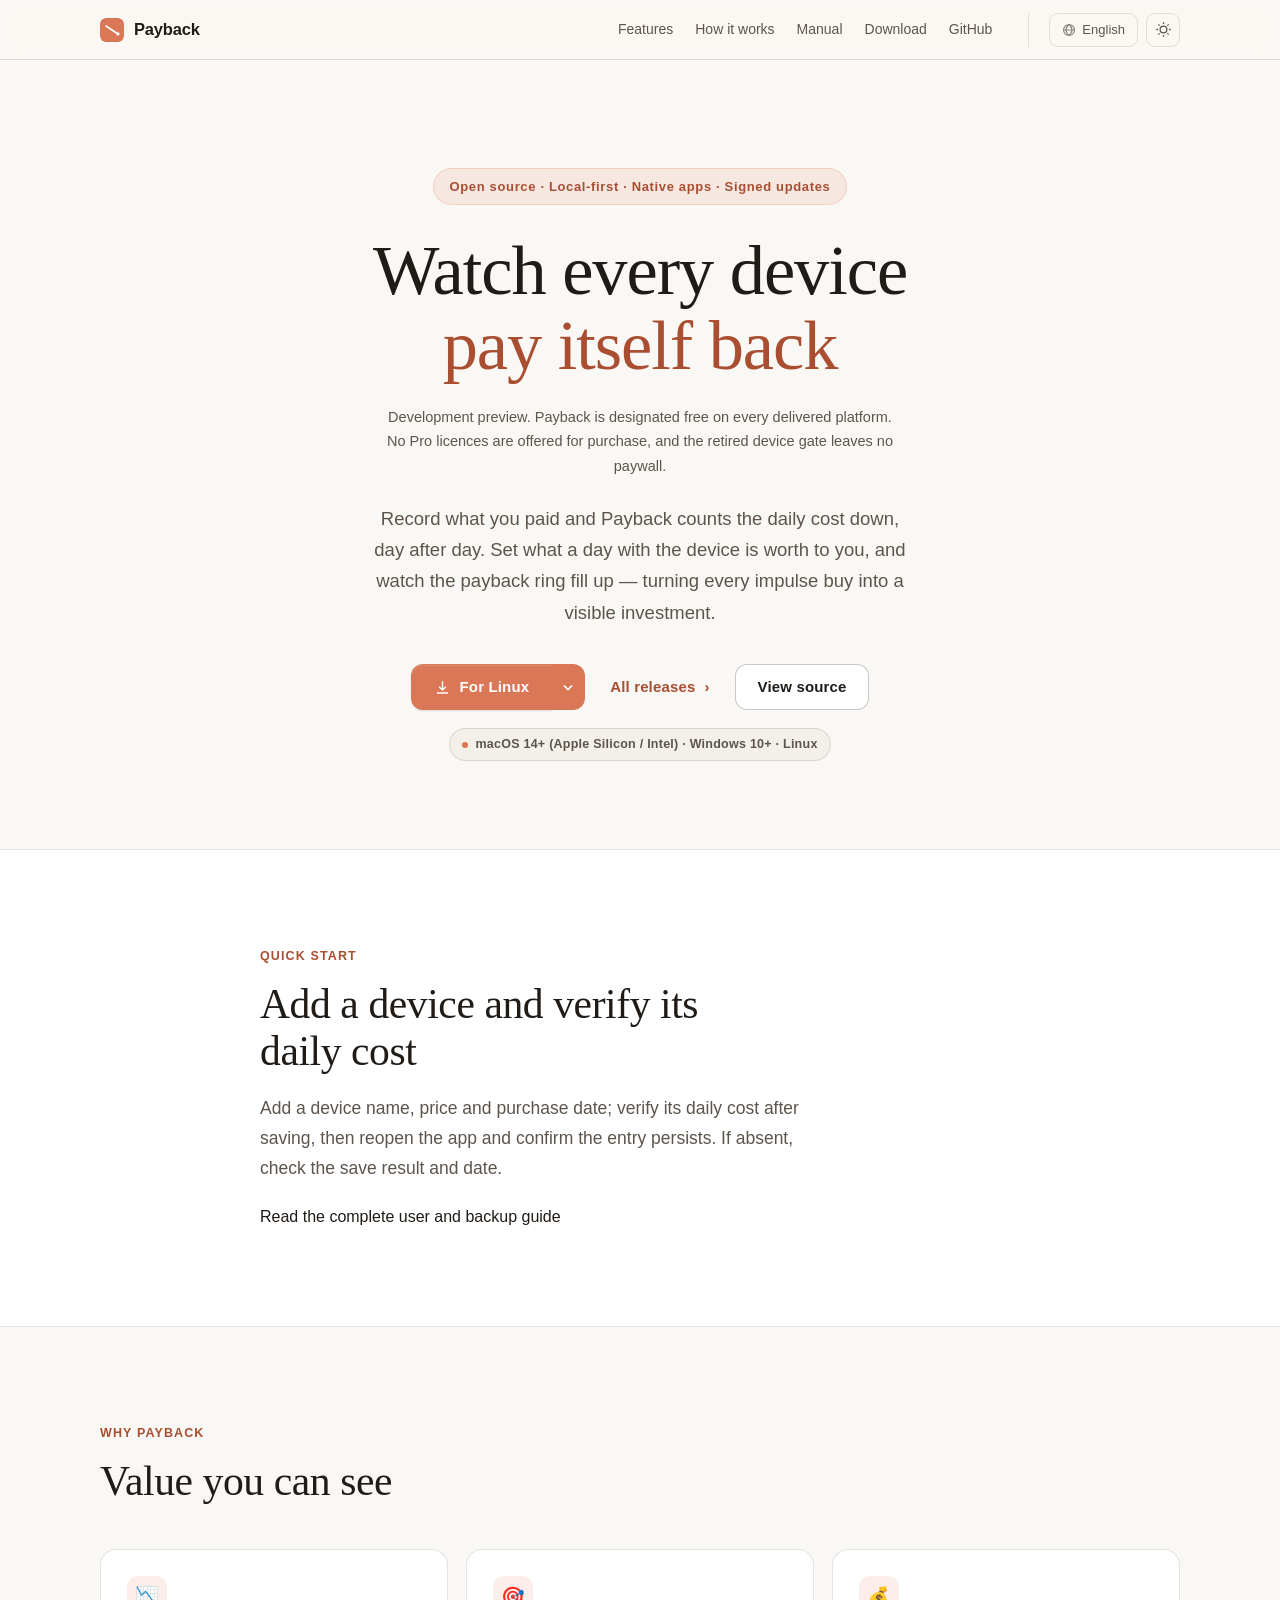
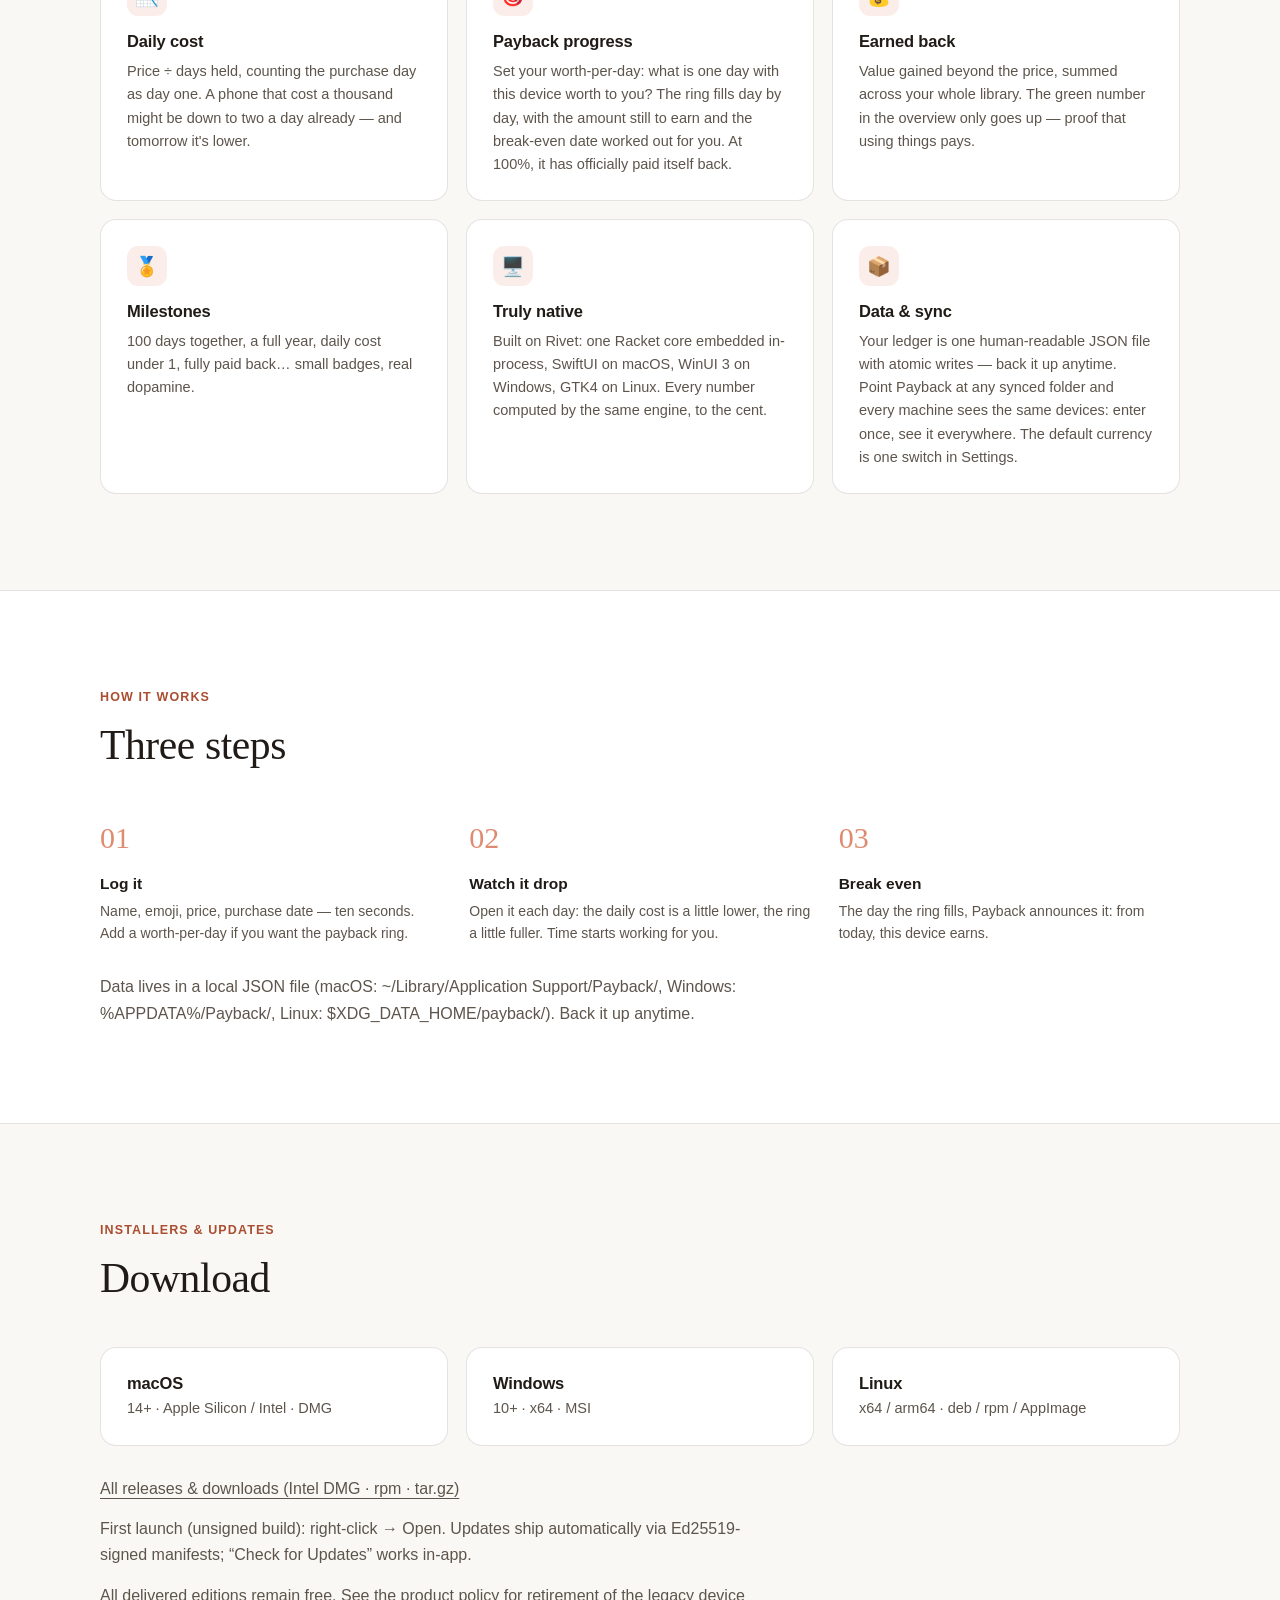
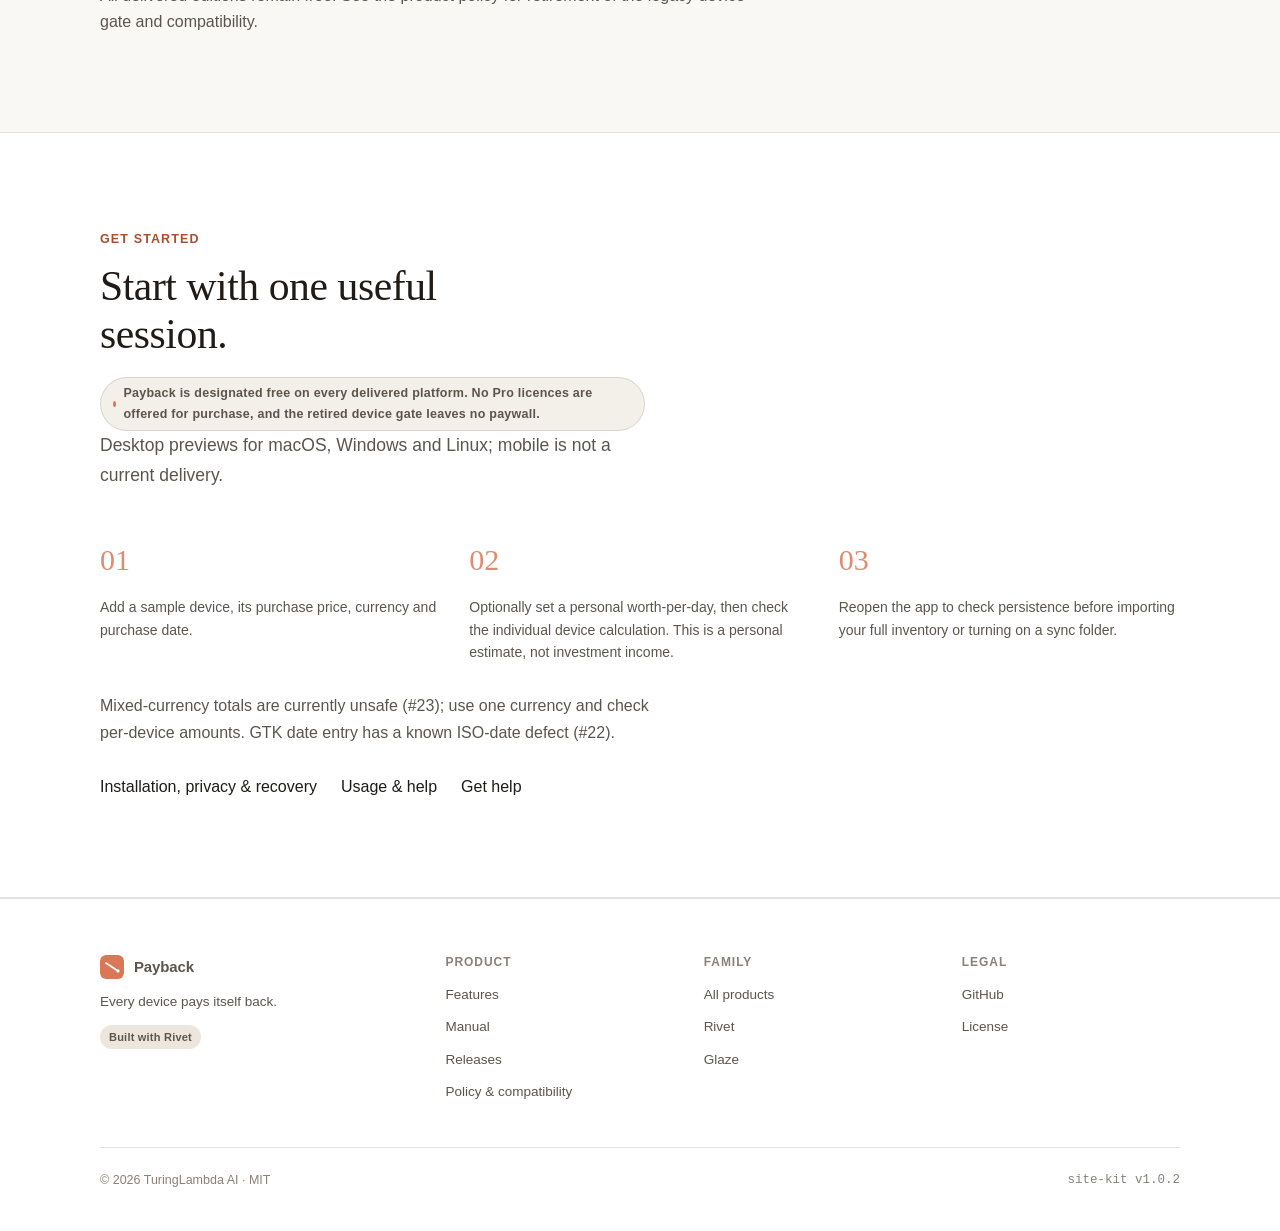
==== commit a627bbbb: "site: align homepage claims and feature story with design contract" ====
--- a/site/index.html
+++ b/site/index.html
@@ -5,13 +5,13 @@
     <meta charset="utf-8">
     <meta name="viewport" content="width=device-width, initial-scale=1.0">
     <title>Payback — 每一台设备，都在一天天回本</title>
-    <meta name="description" content="Payback: 记下购买价格，看着每日使用成本一天天降低；设定心理价位，看回本进度走满。macOS 与 Windows 原生应用。">
+    <meta name="description" content="Payback: 记下购买价格，看着每日使用成本一天天降低；设定心理价位，看回本进度走满。macOS、Windows 与 Linux 原生应用。">
     <link rel="canonical" href="https://payback.jrtx.site/">
     <meta name="theme-color" content="#D97757">
     <meta property="og:type" content="website">
     <meta property="og:site_name" content="Payback">
     <meta property="og:title" content="Payback — Every device pays itself back">
-    <meta property="og:description" content="Record what you paid and Payback counts the daily cost down day after day. Set a worth-per-day and watch the payback ring fill. Native apps for macOS and Windows, local-first JSON storage.">
+    <meta property="og:description" content="Record what you paid and Payback counts the daily cost down day after day. Set a worth-per-day and watch the payback ring fill. Native apps for macOS, Windows and Linux, local-first JSON storage.">
     <meta property="og:url" content="https://payback.jrtx.site/">
     <meta name="twitter:card" content="summary">
     <meta name="twitter:title" content="Payback — Every device pays itself back">
@@ -85,7 +85,7 @@
                 <span class="kit-eyebrow" data-i18n="hero.eyebrow">开源 · 本地优先 · 原生应用 · 签名自动更新</span>
                 <h1><span data-i18n="hero.h1a">每一台设备，</span> <span class="kit-accent-word" data-i18n="hero.h1b">都在一天天回本</span></h1>
                 <p class="kit-text-2 pb-availability" data-i18n="hero.availability">开发预览。Payback 的定位是已交付平台全部免费。旧设备数限制已退役；不销售 Pro 授权。</p>
-                <p class="kit-lead" data-i18n="hero.lead">记下购买价格，Payback 帮你算每日使用成本——一天比一天便宜。再设定「这台设备一天值多少钱」的心理价位，回本进度条就会一天天走满。把每一次剁手，都变成一笔看得见的投资。</p>
+                <p class="kit-lead" data-i18n="hero.lead">记下购买价格，Payback 帮你算每日使用成本——一天比一天便宜。再设定「这台设备一天值多少钱」的心理价位，回本进度环就会一天天走满。把每一次剁手，都变成一笔看得见的投资。</p>
                 <div class="kit-btn-row">
                     <div class="kit-dl">
                         <a class="kit-btn kit-btn--primary" data-kit-dl-primary href="https://github.com/turlamai/payback/releases/latest">
@@ -105,11 +105,16 @@
                     <a class="kit-btn kit-btn--ghost" href="https://github.com/turlamai/payback/releases"><span data-i18n="hero.all-releases">全部版本</span><span class="kit-btn-arrow">›</span></a>
                     <a class="kit-btn kit-btn--secondary" href="https://github.com/turlamai/payback" data-i18n="hero.cta-source">查看源码</a>
                 </div>
-                <p class="kit-hero-meta"><span class="kit-badge" data-i18n="hero.platforms">macOS 14+（Apple Silicon / Intel）· Windows 10+ · Linux（实验性）</span></p>
+                <p class="kit-hero-meta"><span class="kit-badge" data-i18n="hero.platforms">macOS 14+（Apple Silicon / Intel）· Windows 10+ · Linux</span></p>
             </div>
         </section>
 
         <!-- Add-a-device walkthrough -->
+        <!-- TODO(screenshot): img/payback-main-light.png and img/payback-milestone-sheet.png
+             show the pre-split-view single-list layout; both are unreferenced and stale
+             versus design/prototype (sidebar + detail split, DESIGN.md 2026-11-11).
+             Replace with real captures of the shipped 1.12 UI — do not fake shots
+             from the prototype HTML. -->
         <section class="kit-section kit-section--alt" id="shot">
             <div class="kit-container pb-shot">
                 <span class="kit-kicker" data-i18n="shot.kicker">上手</span>
@@ -133,12 +138,12 @@
                     <div class="kit-card">
                         <span class="kit-card-icon pb-emoji" aria-hidden="true">🎯</span>
                         <h3 data-i18n="f2.title">回本进度</h3>
-                        <p data-i18n="f2.body">设定你的心理价位：这台设备一天值多少钱？进度环走到 100% 的那一天，它就正式回本了。</p>
+                        <p data-i18n="f2.body">设定你的心理价位：这台设备一天值多少钱？进度环按天走满，还差多少、预计哪天回本，都算给你看——走到 100% 那一天，它就正式回本了。</p>
                     </div>
                     <div class="kit-card">
                         <span class="kit-card-icon pb-emoji" aria-hidden="true">💰</span>
                         <h3 data-i18n="f3.title">已赚回</h3>
-                        <p data-i18n="f3.body">全部设备超出价格的价值加在一起。库房页面里这个绿色数字只增不减——越用越赚的直观证据。</p>
+                        <p data-i18n="f3.body">全部设备超出价格的价值加在一起。总览里这块绿色数字只增不减——越用越赚的直观证据。</p>
                     </div>
                     <div class="kit-card">
                         <span class="kit-card-icon pb-emoji" aria-hidden="true">🏅</span>
@@ -148,12 +153,12 @@
                     <div class="kit-card">
                         <span class="kit-card-icon pb-emoji" aria-hidden="true">🖥️</span>
                         <h3 data-i18n="f5.title">真原生</h3>
-                        <p data-i18n="f5.body">基于 Rivet：一份 Racket 核心嵌入进程内，macOS 是 SwiftUI，Windows 是 WinUI 3。所有数字一个引擎计算，分毫不差。</p>
+                        <p data-i18n="f5.body">基于 Rivet：一份 Racket 核心嵌入进程内，macOS 是 SwiftUI，Windows 是 WinUI 3，Linux 是 GTK4。所有数字一个引擎计算，分毫不差。</p>
                     </div>
                     <div class="kit-card">
                         <span class="kit-card-icon pb-emoji" aria-hidden="true">📦</span>
-                        <h3 data-i18n="f6.title">数据可带走</h3>
-                        <p data-i18n="f6.body">全部数据是一个人类可读的 JSON 文件，原子写入、随手备份。你的账本永远是你的。</p>
+                        <h3 data-i18n="f6.title">数据与同步</h3>
+                        <p data-i18n="f6.body">账本是人类可读的单个 JSON 文件，原子写入、随手备份；放进任意网盘文件夹即可多机同步——任一台录入，处处可见。默认货币在设置里随时切换。</p>
                     </div>
                 </div>
             </div>
@@ -178,7 +183,7 @@
                         <p data-i18n="s3.body">进度走满的那一刻，Payback 替你宣布：这台设备，从今天起每天都在赚。</p>
                     </div>
                 </div>
-                <p class="kit-text-2" style="margin-top: 30px; max-width: 74ch;" data-i18n="how.note">数据存在本机 JSON 文件里（macOS: ~/Library/Application Support/Payback/，Windows: %APPDATA%/Payback/），随时可以备份带走。</p>
+                <p class="kit-text-2" style="margin-top: 30px; max-width: 74ch;" data-i18n="how.note">数据存在本机 JSON 文件里（macOS: ~/Library/Application Support/Payback/，Windows: %APPDATA%/Payback/，Linux: $XDG_DATA_HOME/payback/），随时可以备份带走。</p>
             </div>
         </section>
 
@@ -198,7 +203,7 @@
                     </a>
                     <a class="kit-card pb-dl-card" data-kit-dl="linux" href="https://github.com/turlamai/payback/releases/latest">
                         <h3>Linux</h3>
-                        <p data-i18n="dl.linux-body">实验性 · x64 / arm64 · deb / AppImage</p>
+                        <p data-i18n="dl.linux-body">x64 / arm64 · deb / rpm / AppImage</p>
                     </a>
                 </div>
                 <p class="kit-text-2" style="margin-top: 30px;"><a class="pb-dl-all" href="https://github.com/turlamai/payback/releases" data-i18n="download.all-releases">全部版本与历史下载（Intel DMG · rpm · tar.gz）</a></p>
@@ -221,7 +226,7 @@
                         <p data-i18n="start.s2.body">可设置每天愿意付出的价值，核对单个设备计算；这属于个人估算，不是投资收益。</p>
                     </div>
                     <div class="kit-step">
-                        <p data-i18n="start.s3.body">重新打开应用确认保存结果，再录入完整设备库或启用共享文件夹。</p>
+                        <p data-i18n="start.s3.body">重新打开应用确认保存结果，再录入完整设备库或开启同步文件夹。</p>
                     </div>
                 </div>
                 <p class="kit-text-2" style="margin-top: 30px; max-width: 62ch;"><span data-i18n="start.limits-a">跨币种汇总目前不可靠（</span><a href="https://github.com/turlamai/payback/issues/23">#23</a><span data-i18n="start.limits-b">），请保持同一币种并核对单设备金额。GTK 日期输入存在已知 ISO 日期缺陷（</span><a href="https://github.com/turlamai/payback/issues/22">#22</a><span data-i18n="start.limits-c">）。</span></p>
@@ -285,10 +290,10 @@
             "hero.h1a": "每一台设备，",
             "hero.h1b": "都在一天天回本",
             "hero.availability": "开发预览。Payback 的定位是已交付平台全部免费。旧设备数限制已退役；不销售 Pro 授权。",
-            "hero.lead": "记下购买价格，Payback 帮你算每日使用成本——一天比一天便宜。再设定「这台设备一天值多少钱」的心理价位，回本进度条就会一天天走满。把每一次剁手，都变成一笔看得见的投资。",
+            "hero.lead": "记下购买价格，Payback 帮你算每日使用成本——一天比一天便宜。再设定「这台设备一天值多少钱」的心理价位，回本进度环就会一天天走满。把每一次剁手，都变成一笔看得见的投资。",
             "hero.all-releases": "全部版本",
             "hero.cta-source": "查看源码",
-            "hero.platforms": "macOS 14+（Apple Silicon / Intel）· Windows 10+ · Linux（实验性）",
+            "hero.platforms": "macOS 14+（Apple Silicon / Intel）· Windows 10+ · Linux",
             "shot.kicker": "上手",
             "shot.title": "添加设备，核对每日成本",
             "shot.caption": "在设备列表中添加名称、价格和购买日期；保存后核对每日成本，并重新打开应用确认记录仍在。若没有显示，请检查保存结果和日期。",
@@ -296,16 +301,16 @@
             "features.kicker": "为什么是 Payback",
             "features.title": "越用越赚，看得见的数字",
             "f1.title": "每日成本", "f1.body": "价格 ÷ 持有天数，购买当天就算第一天。买来一年的千元机，今天可能只要每天两块钱——而且明天更低。",
-            "f2.title": "回本进度", "f2.body": "设定你的心理价位：这台设备一天值多少钱？进度环走到 100% 的那一天，它就正式回本了。",
-            "f3.title": "已赚回", "f3.body": "全部设备超出价格的价值加在一起。库房页面里这个绿色数字只增不减——越用越赚的直观证据。",
+            "f2.title": "回本进度", "f2.body": "设定你的心理价位：这台设备一天值多少钱？进度环按天走满，还差多少、预计哪天回本，都算给你看——走到 100% 那一天，它就正式回本了。",
+            "f3.title": "已赚回", "f3.body": "全部设备超出价格的价值加在一起。总览里这块绿色数字只增不减——越用越赚的直观证据。",
             "f4.title": "里程碑", "f4.body": "百日纪念、陪伴一整年、日均低于 1 元、完全回本……小小的成就徽章，真实的 dopamine。",
-            "f5.title": "真原生", "f5.body": "基于 Rivet：一份 Racket 核心嵌入进程内，macOS 是 SwiftUI，Windows 是 WinUI 3。所有数字一个引擎计算，分毫不差。",
-            "f6.title": "数据可带走", "f6.body": "全部数据是一个人类可读的 JSON 文件，原子写入、随手备份。你的账本永远是你的。",
+            "f5.title": "真原生", "f5.body": "基于 Rivet：一份 Racket 核心嵌入进程内，macOS 是 SwiftUI，Windows 是 WinUI 3，Linux 是 GTK4。所有数字一个引擎计算，分毫不差。",
+            "f6.title": "数据与同步", "f6.body": "账本是人类可读的单个 JSON 文件，原子写入、随手备份；放进任意网盘文件夹即可多机同步——任一台录入，处处可见。默认货币在设置里随时切换。",
             "how.title": "三步开始",
             "s1.title": "记一笔", "s1.body": "设备名、emoji、价格、购买日期，十秒钟记完。想用回本进度就再填一个心理价位。",
             "s2.title": "看着它降", "s2.body": "每天打开看一眼：每日成本又低了一点，进度环又走了一格。时间开始为你工作。",
             "s3.title": "等它回本", "s3.body": "进度走满的那一刻，Payback 替你宣布：这台设备，从今天起每天都在赚。",
-            "how.note": "数据存在本机 JSON 文件里（macOS: ~/Library/Application Support/Payback/，Windows: %APPDATA%/Payback/），随时可以备份带走。",
+            "how.note": "数据存在本机 JSON 文件里（macOS: ~/Library/Application Support/Payback/，Windows: %APPDATA%/Payback/，Linux: $XDG_DATA_HOME/payback/），随时可以备份带走。",
             "download.kicker": "安装包与更新",
             "download.title": "下载",
             "dl.generic": "获取 Payback",
@@ -313,7 +318,7 @@
             "dl.note": "当前平台请前往 Releases 页面选取对应安装包。",
             "dl.mac-body": "14+ · Apple Silicon / Intel · DMG",
             "dl.win-body": "10+ · x64 · MSI",
-            "dl.linux-body": "实验性 · x64 / arm64 · deb / AppImage",
+            "dl.linux-body": "x64 / arm64 · deb / rpm / AppImage",
             "download.all-releases": "全部版本与历史下载（Intel DMG · rpm · tar.gz）",
             "download.note": "首次启动（未公证构建）：右键 → 打开。更新通过 Ed25519 签名清单自动推送，应用内「检查更新」随时可用。",
             "download.pricing": "所有已交付版本永久免费。旧版本的设备门禁正在退役，当前实现边界见产品政策。",
@@ -323,7 +328,7 @@
             "start.platforms": "提供 macOS、Windows、Linux 桌面预览版；移动端尚未交付。",
             "start.s1.body": "添加示例设备，填写购买价格、币种和日期。",
             "start.s2.body": "可设置每天愿意付出的价值，核对单个设备计算；这属于个人估算，不是投资收益。",
-            "start.s3.body": "重新打开应用确认保存结果，再录入完整设备库或启用共享文件夹。",
+            "start.s3.body": "重新打开应用确认保存结果，再录入完整设备库或开启同步文件夹。",
             "start.limits-a": "跨币种汇总目前不可靠（",
             "start.limits-b": "），请保持同一币种并核对单设备金额。GTK 日期输入存在已知 ISO 日期缺陷（",
             "start.limits-c": "）。",
@@ -346,7 +351,7 @@
             "hero.lead": "Record what you paid and Payback counts the daily cost down, day after day. Set what a day with the device is worth to you, and watch the payback ring fill up — turning every impulse buy into a visible investment.",
             "hero.all-releases": "All releases",
             "hero.cta-source": "View source",
-            "hero.platforms": "macOS 14+ (Apple Silicon / Intel) · Windows 10+ · Linux (experimental)",
+            "hero.platforms": "macOS 14+ (Apple Silicon / Intel) · Windows 10+ · Linux",
             "shot.kicker": "Quick start",
             "shot.title": "Add a device and verify its daily cost",
             "shot.caption": "Add a device name, price and purchase date; verify its daily cost after saving, then reopen the app and confirm the entry persists. If absent, check the save result and date.",
@@ -354,16 +359,16 @@
             "features.kicker": "Why Payback",
             "features.title": "Value you can see",
             "f1.title": "Daily cost", "f1.body": "Price ÷ days held, counting the purchase day as day one. A phone that cost a thousand might be down to two a day already — and tomorrow it's lower.",
-            "f2.title": "Payback progress", "f2.body": "Set your worth-per-day: what is one day with this device worth to you? The day the ring hits 100%, it has officially paid itself back.",
-            "f3.title": "Earned back", "f3.body": "Value gained beyond the price, summed across your whole library. The green number that only goes up — proof that using things pays.",
+            "f2.title": "Payback progress", "f2.body": "Set your worth-per-day: what is one day with this device worth to you? The ring fills day by day, with the amount still to earn and the break-even date worked out for you. At 100%, it has officially paid itself back.",
+            "f3.title": "Earned back", "f3.body": "Value gained beyond the price, summed across your whole library. The green number in the overview only goes up — proof that using things pays.",
             "f4.title": "Milestones", "f4.body": "100 days together, a full year, daily cost under 1, fully paid back… small badges, real dopamine.",
-            "f5.title": "Truly native", "f5.body": "Built on Rivet: one Racket core embedded in-process, SwiftUI on macOS, WinUI 3 on Windows. Every number computed by the same engine, to the cent.",
-            "f6.title": "Your data, portable", "f6.body": "Everything lives in one human-readable JSON file with atomic writes. Back it up, take it with you — the ledger is yours.",
+            "f5.title": "Truly native", "f5.body": "Built on Rivet: one Racket core embedded in-process, SwiftUI on macOS, WinUI 3 on Windows, GTK4 on Linux. Every number computed by the same engine, to the cent.",
+            "f6.title": "Data & sync", "f6.body": "Your ledger is one human-readable JSON file with atomic writes — back it up anytime. Point Payback at any synced folder and every machine sees the same devices: enter once, see it everywhere. The default currency is one switch in Settings.",
             "how.title": "Three steps",
             "s1.title": "Log it", "s1.body": "Name, emoji, price, purchase date — ten seconds. Add a worth-per-day if you want the payback ring.",
             "s2.title": "Watch it drop", "s2.body": "Open it each day: the daily cost is a little lower, the ring a little fuller. Time starts working for you.",
             "s3.title": "Break even", "s3.body": "The day the ring fills, Payback announces it: from today, this device earns.",
-            "how.note": "Data lives in a local JSON file (macOS: ~/Library/Application Support/Payback/, Windows: %APPDATA%/Payback/). Back it up anytime.",
+            "how.note": "Data lives in a local JSON file (macOS: ~/Library/Application Support/Payback/, Windows: %APPDATA%/Payback/, Linux: $XDG_DATA_HOME/payback/). Back it up anytime.",
             "download.kicker": "Installers & updates",
             "download.title": "Download",
             "dl.generic": "Get Payback",
@@ -371,7 +376,7 @@
             "dl.note": "Pick the right package from the Releases page for your platform.",
             "dl.mac-body": "14+ · Apple Silicon / Intel · DMG",
             "dl.win-body": "10+ · x64 · MSI",
-            "dl.linux-body": "Experimental · x64 / arm64 · deb / AppImage",
+            "dl.linux-body": "x64 / arm64 · deb / rpm / AppImage",
             "download.all-releases": "All releases & downloads (Intel DMG · rpm · tar.gz)",
             "download.note": "First launch (unsigned build): right-click → Open. Updates ship automatically via Ed25519-signed manifests; “Check for Updates” works in-app.",
             "download.pricing": "All delivered editions remain free. See the product policy for retirement of the legacy device gate and compatibility.",
@@ -381,7 +386,7 @@
             "start.platforms": "Desktop previews for macOS, Windows and Linux; mobile is not a current delivery.",
             "start.s1.body": "Add a sample device, its purchase price, currency and purchase date.",
             "start.s2.body": "Optionally set a personal worth-per-day, then check the individual device calculation. This is a personal estimate, not investment income.",
-            "start.s3.body": "Reopen the app to check persistence before importing your full inventory or enabling a shared folder.",
+            "start.s3.body": "Reopen the app to check persistence before importing your full inventory or turning on a sync folder.",
             "start.limits-a": "Mixed-currency totals are currently unsafe (",
             "start.limits-b": "); use one currency and check per-device amounts. GTK date entry has a known ISO-date defect (",
             "start.limits-c": ").",
--- a/site/family.css
+++ b/site/family.css
@@ -1,4 +1,4 @@
-/* site-kit v1.0.2 — generated from github.com/turlamai/site-kit; do not edit per-site. */
+/* site-kit v1.0.3 — generated from github.com/turlamai/site-kit; do not edit per-site. */
 /* ============================================================
    site-kit family.css — jrtx.site family design system
    Single source of truth: github.com/turlamai/site-kit
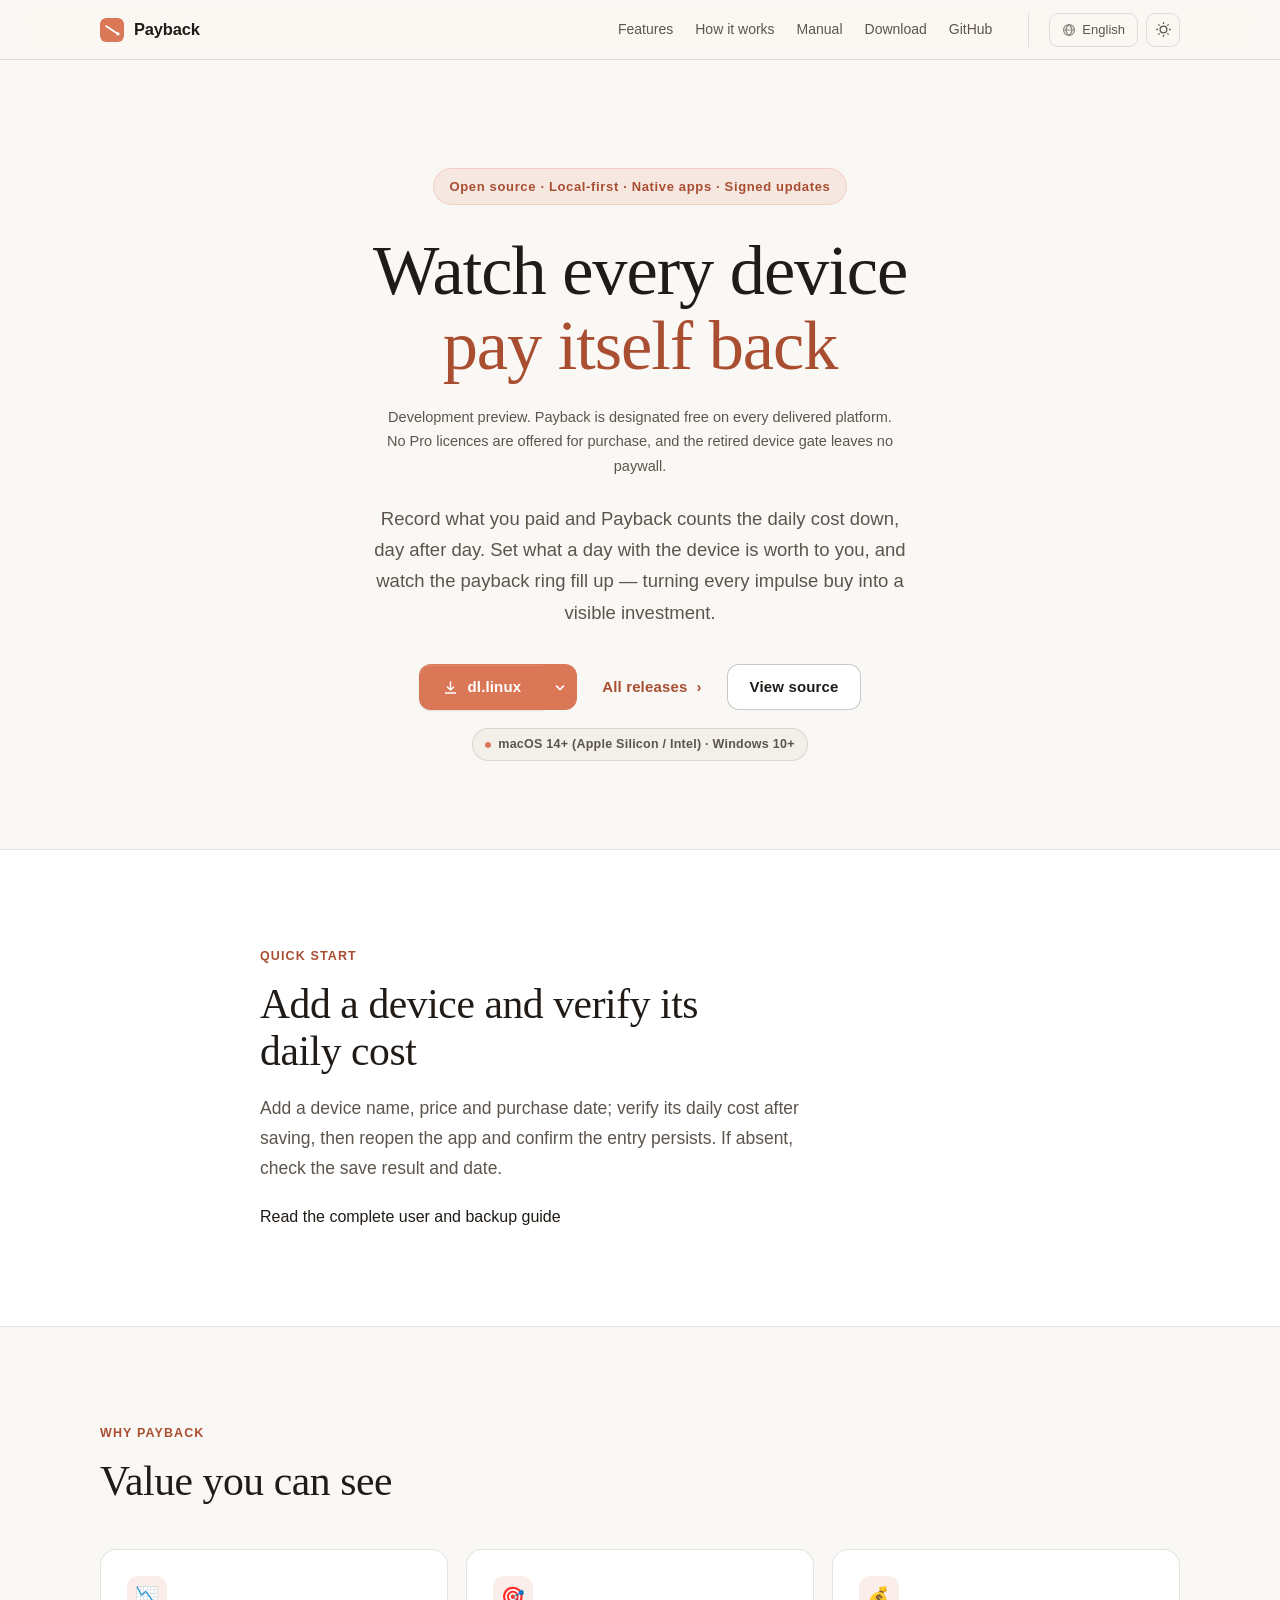
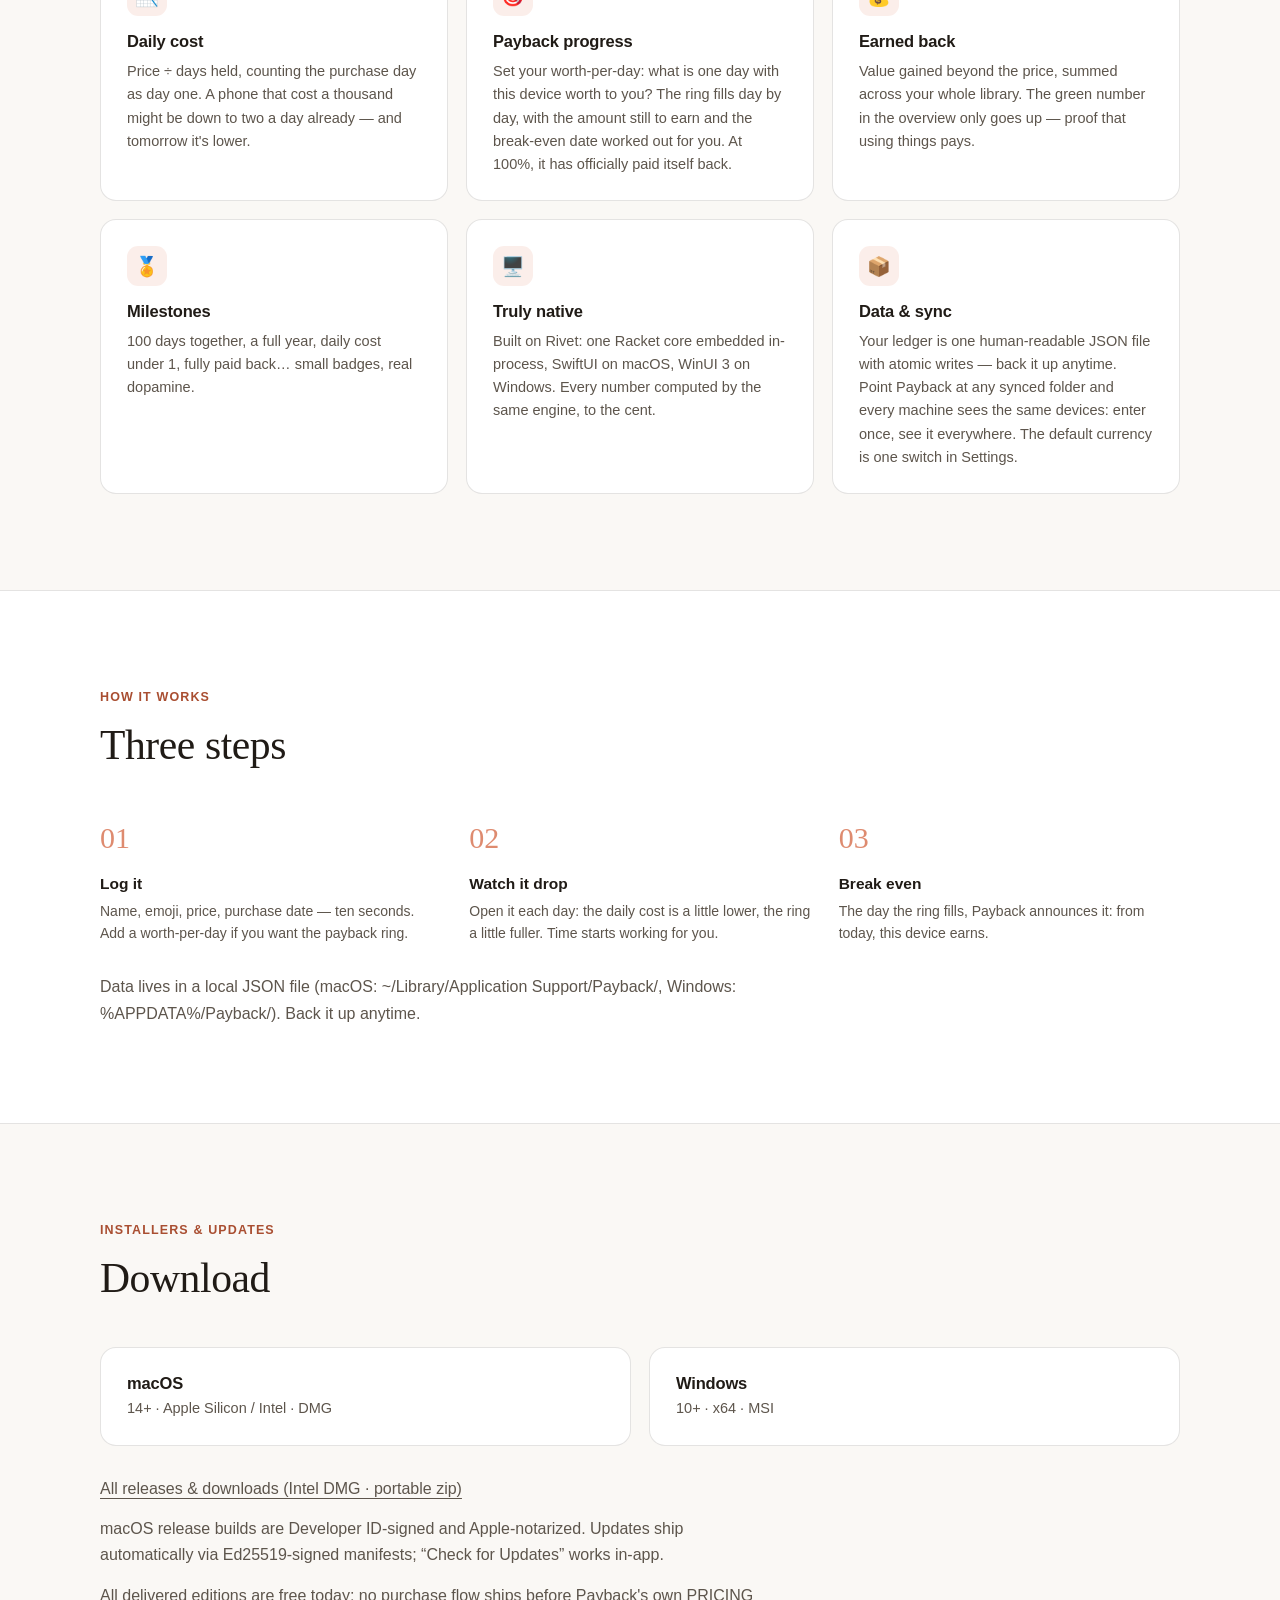
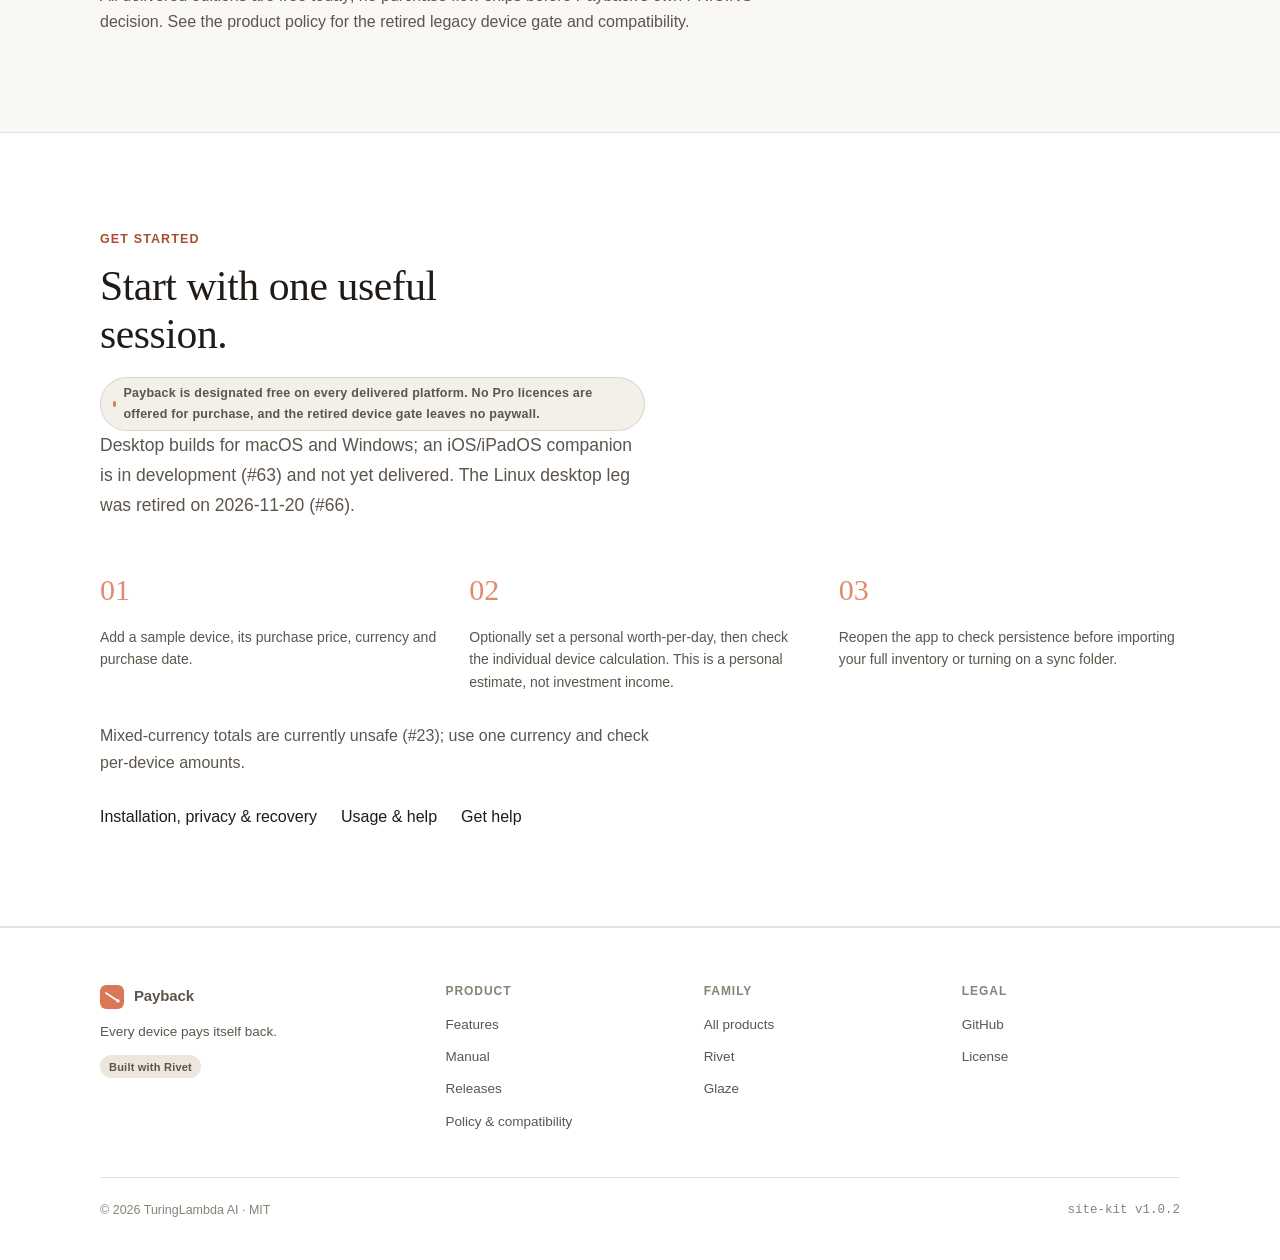
==== commit 1dce8a1e: "Align site downloads and bilingual copy with the narrowed platform line (#66)" ====
--- a/site/index.html
+++ b/site/index.html
@@ -5,13 +5,13 @@
     <meta charset="utf-8">
     <meta name="viewport" content="width=device-width, initial-scale=1.0">
     <title>Payback — 每一台设备，都在一天天回本</title>
-    <meta name="description" content="Payback: 记下购买价格，看着每日使用成本一天天降低；设定心理价位，看回本进度走满。macOS、Windows 与 Linux 原生应用。">
+    <meta name="description" content="Payback: 记下购买价格，看着每日使用成本一天天降低；设定心理价位，看回本进度走满。macOS 与 Windows 原生应用。">
     <link rel="canonical" href="https://payback.jrtx.site/">
     <meta name="theme-color" content="#D97757">
     <meta property="og:type" content="website">
     <meta property="og:site_name" content="Payback">
     <meta property="og:title" content="Payback — Every device pays itself back">
-    <meta property="og:description" content="Record what you paid and Payback counts the daily cost down day after day. Set a worth-per-day and watch the payback ring fill. Native apps for macOS, Windows and Linux, local-first JSON storage.">
+    <meta property="og:description" content="Record what you paid and Payback counts the daily cost down day after day. Set a worth-per-day and watch the payback ring fill. Native apps for macOS and Windows, local-first JSON storage.">
     <meta property="og:url" content="https://payback.jrtx.site/">
     <meta name="twitter:card" content="summary">
     <meta name="twitter:title" content="Payback — Every device pays itself back">
@@ -98,14 +98,13 @@
                         <ul class="kit-dl-menu">
                             <li><a href="https://github.com/turlamai/payback/releases/latest" data-kit-dl="mac"><span class="kit-dl-os" data-i18n="dl.mac">macOS 版</span><span class="kit-dl-kind">.dmg</span></a></li>
                             <li><a href="https://github.com/turlamai/payback/releases/latest" data-kit-dl="win"><span class="kit-dl-os" data-i18n="dl.win">Windows 版</span><span class="kit-dl-kind">.msi</span></a></li>
-                            <li><a href="https://github.com/turlamai/payback/releases/latest" data-kit-dl="linux"><span class="kit-dl-os" data-i18n="dl.linux">Linux 版</span><span class="kit-dl-kind">.AppImage</span></a></li>
                             <li class="kit-dl-note kit-hidden" data-kit-dl-note data-i18n="dl.note">当前平台请前往 Releases 页面选取对应安装包。</li>
                         </ul>
                     </div>
                     <a class="kit-btn kit-btn--ghost" href="https://github.com/turlamai/payback/releases"><span data-i18n="hero.all-releases">全部版本</span><span class="kit-btn-arrow">›</span></a>
                     <a class="kit-btn kit-btn--secondary" href="https://github.com/turlamai/payback" data-i18n="hero.cta-source">查看源码</a>
                 </div>
-                <p class="kit-hero-meta"><span class="kit-badge" data-i18n="hero.platforms">macOS 14+（Apple Silicon / Intel）· Windows 10+ · Linux</span></p>
+                <p class="kit-hero-meta"><span class="kit-badge" data-i18n="hero.platforms">macOS 14+（Apple Silicon / Intel）· Windows 10+</span></p>
             </div>
         </section>
 
@@ -153,7 +152,7 @@
                     <div class="kit-card">
                         <span class="kit-card-icon pb-emoji" aria-hidden="true">🖥️</span>
                         <h3 data-i18n="f5.title">真原生</h3>
-                        <p data-i18n="f5.body">基于 Rivet：一份 Racket 核心嵌入进程内，macOS 是 SwiftUI，Windows 是 WinUI 3，Linux 是 GTK4。所有数字一个引擎计算，分毫不差。</p>
+                        <p data-i18n="f5.body">基于 Rivet：一份 Racket 核心嵌入进程内，macOS 是 SwiftUI，Windows 是 WinUI 3。所有数字一个引擎计算，分毫不差。</p>
                     </div>
                     <div class="kit-card">
                         <span class="kit-card-icon pb-emoji" aria-hidden="true">📦</span>
@@ -183,7 +182,7 @@
                         <p data-i18n="s3.body">进度走满的那一刻，Payback 替你宣布：这台设备，从今天起每天都在赚。</p>
                     </div>
                 </div>
-                <p class="kit-text-2" style="margin-top: 30px; max-width: 74ch;" data-i18n="how.note">数据存在本机 JSON 文件里（macOS: ~/Library/Application Support/Payback/，Windows: %APPDATA%/Payback/，Linux: $XDG_DATA_HOME/payback/），随时可以备份带走。</p>
+                <p class="kit-text-2" style="margin-top: 30px; max-width: 74ch;" data-i18n="how.note">数据存在本机 JSON 文件里（macOS: ~/Library/Application Support/Payback/，Windows: %APPDATA%/Payback/），随时可以备份带走。</p>
             </div>
         </section>
 
@@ -192,7 +191,7 @@
             <div class="kit-container">
                 <span class="kit-kicker" data-i18n="download.kicker">安装包与更新</span>
                 <h2 class="kit-h2" data-i18n="download.title">下载</h2>
-                <div class="kit-grid kit-grid--3" style="margin-top: 44px;">
+                <div class="kit-grid kit-grid--2" style="margin-top: 44px;">
                     <a class="kit-card pb-dl-card" data-kit-dl="mac" href="https://github.com/turlamai/payback/releases/latest">
                         <h3>macOS</h3>
                         <p data-i18n="dl.mac-body">14+ · Apple Silicon / Intel · DMG</p>
@@ -201,14 +200,10 @@
                         <h3>Windows</h3>
                         <p data-i18n="dl.win-body">10+ · x64 · MSI</p>
                     </a>
-                    <a class="kit-card pb-dl-card" data-kit-dl="linux" href="https://github.com/turlamai/payback/releases/latest">
-                        <h3>Linux</h3>
-                        <p data-i18n="dl.linux-body">x64 / arm64 · deb / rpm / AppImage</p>
-                    </a>
-                </div>
-                <p class="kit-text-2" style="margin-top: 30px;"><a class="pb-dl-all" href="https://github.com/turlamai/payback/releases" data-i18n="download.all-releases">全部版本与历史下载（Intel DMG · rpm · tar.gz）</a></p>
-                <p class="kit-text-2" style="margin-top: 14px; max-width: 74ch;" data-i18n="download.note">首次启动（未公证构建）：右键 → 打开。更新通过 Ed25519 签名清单自动推送，应用内「检查更新」随时可用。</p>
-                <p class="kit-text-2" style="margin-top: 14px; max-width: 74ch;" data-i18n="download.pricing">所有已交付版本永久免费。旧版本的设备门禁正在退役，当前实现边界见产品政策。</p>
+                </div>
+                <p class="kit-text-2" style="margin-top: 30px;"><a class="pb-dl-all" href="https://github.com/turlamai/payback/releases" data-i18n="download.all-releases">全部版本与历史下载（Intel DMG · 便携 zip）</a></p>
+                <p class="kit-text-2" style="margin-top: 14px; max-width: 74ch;" data-i18n="download.note">macOS 发行构建已经 Developer ID 签名与 Apple 公证。更新通过 Ed25519 签名清单自动推送，应用内「检查更新」随时可用。</p>
+                <p class="kit-text-2" style="margin-top: 14px; max-width: 74ch;" data-i18n="download.pricing">已交付版本当前全部免费；自身 PRICING 决策落地前不上线购买流程。旧版本的设备门禁已退役，当前实现边界见产品政策。</p>
             </div>
         </section>
 
@@ -217,7 +212,7 @@
             <div class="kit-container">
                 <span class="kit-kicker" data-i18n="start.kicker">开始使用</span>
                 <h2 class="kit-h2" data-i18n="start.title">从一次有效使用开始。</h2>
-                <p class="kit-lead" style="margin-top: 18px;"><span class="kit-badge" data-i18n="start.status">Payback 的定位是已交付平台全部免费。旧设备数限制已退役；不销售 Pro 授权。</span> <span data-i18n="start.platforms">提供 macOS、Windows、Linux 桌面预览版；移动端尚未交付。</span></p>
+                <p class="kit-lead" style="margin-top: 18px;"><span class="kit-badge" data-i18n="start.status">Payback 的定位是已交付平台全部免费。旧设备数限制已退役；不销售 Pro 授权。</span> <span data-i18n="start.platforms">提供 macOS 与 Windows 桌面版；iOS/iPadOS 伴随端开发中（#63），尚未交付。Linux 桌面腿已于 2026-11-20 退役（#66）。</span></p>
                 <div class="kit-steps" style="margin-top: 44px;">
                     <div class="kit-step">
                         <p data-i18n="start.s1.body">添加示例设备，填写购买价格、币种和日期。</p>
@@ -229,7 +224,7 @@
                         <p data-i18n="start.s3.body">重新打开应用确认保存结果，再录入完整设备库或开启同步文件夹。</p>
                     </div>
                 </div>
-                <p class="kit-text-2" style="margin-top: 30px; max-width: 62ch;"><span data-i18n="start.limits-a">跨币种汇总目前不可靠（</span><a href="https://github.com/turlamai/payback/issues/23">#23</a><span data-i18n="start.limits-b">），请保持同一币种并核对单设备金额。GTK 日期输入存在已知 ISO 日期缺陷（</span><a href="https://github.com/turlamai/payback/issues/22">#22</a><span data-i18n="start.limits-c">）。</span></p>
+                <p class="kit-text-2" style="margin-top: 30px; max-width: 62ch;"><span data-i18n="start.limits-a">跨币种汇总目前不可靠（</span><a href="https://github.com/turlamai/payback/issues/23">#23</a><span data-i18n="start.limits-b">），请保持同一币种并核对单设备金额。</span></p>
                 <div class="pb-start-links">
                     <a href="https://github.com/turlamai/payback/blob/main/docs/USER-GUIDE.zh-CN.md" data-en-href="https://github.com/turlamai/payback/blob/main/docs/USER-GUIDE.md" data-i18n="start.guide">安装、隐私与恢复</a>
                     <a href="https://github.com/turlamai/payback/blob/main/docs/USER-GUIDE.md" data-i18n="start.usage">使用与帮助</a>
@@ -293,7 +288,7 @@
             "hero.lead": "记下购买价格，Payback 帮你算每日使用成本——一天比一天便宜。再设定「这台设备一天值多少钱」的心理价位，回本进度环就会一天天走满。把每一次剁手，都变成一笔看得见的投资。",
             "hero.all-releases": "全部版本",
             "hero.cta-source": "查看源码",
-            "hero.platforms": "macOS 14+（Apple Silicon / Intel）· Windows 10+ · Linux",
+            "hero.platforms": "macOS 14+（Apple Silicon / Intel）· Windows 10+",
             "shot.kicker": "上手",
             "shot.title": "添加设备，核对每日成本",
             "shot.caption": "在设备列表中添加名称、价格和购买日期；保存后核对每日成本，并重新打开应用确认记录仍在。若没有显示，请检查保存结果和日期。",
@@ -304,34 +299,32 @@
             "f2.title": "回本进度", "f2.body": "设定你的心理价位：这台设备一天值多少钱？进度环按天走满，还差多少、预计哪天回本，都算给你看——走到 100% 那一天，它就正式回本了。",
             "f3.title": "已赚回", "f3.body": "全部设备超出价格的价值加在一起。总览里这块绿色数字只增不减——越用越赚的直观证据。",
             "f4.title": "里程碑", "f4.body": "百日纪念、陪伴一整年、日均低于 1 元、完全回本……小小的成就徽章，真实的 dopamine。",
-            "f5.title": "真原生", "f5.body": "基于 Rivet：一份 Racket 核心嵌入进程内，macOS 是 SwiftUI，Windows 是 WinUI 3，Linux 是 GTK4。所有数字一个引擎计算，分毫不差。",
+            "f5.title": "真原生", "f5.body": "基于 Rivet：一份 Racket 核心嵌入进程内，macOS 是 SwiftUI，Windows 是 WinUI 3。所有数字一个引擎计算，分毫不差。",
             "f6.title": "数据与同步", "f6.body": "账本是人类可读的单个 JSON 文件，原子写入、随手备份；放进任意网盘文件夹即可多机同步——任一台录入，处处可见。默认货币在设置里随时切换。",
             "how.title": "三步开始",
             "s1.title": "记一笔", "s1.body": "设备名、emoji、价格、购买日期，十秒钟记完。想用回本进度就再填一个心理价位。",
             "s2.title": "看着它降", "s2.body": "每天打开看一眼：每日成本又低了一点，进度环又走了一格。时间开始为你工作。",
             "s3.title": "等它回本", "s3.body": "进度走满的那一刻，Payback 替你宣布：这台设备，从今天起每天都在赚。",
-            "how.note": "数据存在本机 JSON 文件里（macOS: ~/Library/Application Support/Payback/，Windows: %APPDATA%/Payback/，Linux: $XDG_DATA_HOME/payback/），随时可以备份带走。",
+            "how.note": "数据存在本机 JSON 文件里（macOS: ~/Library/Application Support/Payback/，Windows: %APPDATA%/Payback/），随时可以备份带走。",
             "download.kicker": "安装包与更新",
             "download.title": "下载",
             "dl.generic": "获取 Payback",
-            "dl.mac": "macOS 版", "dl.win": "Windows 版", "dl.linux": "Linux 版",
+            "dl.mac": "macOS 版", "dl.win": "Windows 版",
             "dl.note": "当前平台请前往 Releases 页面选取对应安装包。",
             "dl.mac-body": "14+ · Apple Silicon / Intel · DMG",
             "dl.win-body": "10+ · x64 · MSI",
-            "dl.linux-body": "x64 / arm64 · deb / rpm / AppImage",
-            "download.all-releases": "全部版本与历史下载（Intel DMG · rpm · tar.gz）",
-            "download.note": "首次启动（未公证构建）：右键 → 打开。更新通过 Ed25519 签名清单自动推送，应用内「检查更新」随时可用。",
-            "download.pricing": "所有已交付版本永久免费。旧版本的设备门禁正在退役，当前实现边界见产品政策。",
+            "download.all-releases": "全部版本与历史下载（Intel DMG · 便携 zip）",
+            "download.note": "macOS 发行构建已经 Developer ID 签名与 Apple 公证。更新通过 Ed25519 签名清单自动推送，应用内「检查更新」随时可用。",
+            "download.pricing": "已交付版本当前全部免费；自身 PRICING 决策落地前不上线购买流程。旧版本的设备门禁已退役，当前实现边界见产品政策。",
             "start.kicker": "开始使用",
             "start.title": "从一次有效使用开始。",
             "start.status": "Payback 的定位是已交付平台全部免费。旧设备数限制已退役；不销售 Pro 授权。",
-            "start.platforms": "提供 macOS、Windows、Linux 桌面预览版；移动端尚未交付。",
+            "start.platforms": "提供 macOS 与 Windows 桌面版；iOS/iPadOS 伴随端开发中（#63），尚未交付。Linux 桌面腿已于 2026-11-20 退役（#66）。",
             "start.s1.body": "添加示例设备，填写购买价格、币种和日期。",
             "start.s2.body": "可设置每天愿意付出的价值，核对单个设备计算；这属于个人估算，不是投资收益。",
             "start.s3.body": "重新打开应用确认保存结果，再录入完整设备库或开启同步文件夹。",
             "start.limits-a": "跨币种汇总目前不可靠（",
-            "start.limits-b": "），请保持同一币种并核对单设备金额。GTK 日期输入存在已知 ISO 日期缺陷（",
-            "start.limits-c": "）。",
+            "start.limits-b": "），请保持同一币种并核对单设备金额。",
             "start.guide": "安装、隐私与恢复",
             "start.usage": "使用与帮助",
             "start.help": "反馈与帮助",
@@ -351,7 +344,7 @@
             "hero.lead": "Record what you paid and Payback counts the daily cost down, day after day. Set what a day with the device is worth to you, and watch the payback ring fill up — turning every impulse buy into a visible investment.",
             "hero.all-releases": "All releases",
             "hero.cta-source": "View source",
-            "hero.platforms": "macOS 14+ (Apple Silicon / Intel) · Windows 10+ · Linux",
+            "hero.platforms": "macOS 14+ (Apple Silicon / Intel) · Windows 10+",
             "shot.kicker": "Quick start",
             "shot.title": "Add a device and verify its daily cost",
             "shot.caption": "Add a device name, price and purchase date; verify its daily cost after saving, then reopen the app and confirm the entry persists. If absent, check the save result and date.",
@@ -362,34 +355,32 @@
             "f2.title": "Payback progress", "f2.body": "Set your worth-per-day: what is one day with this device worth to you? The ring fills day by day, with the amount still to earn and the break-even date worked out for you. At 100%, it has officially paid itself back.",
             "f3.title": "Earned back", "f3.body": "Value gained beyond the price, summed across your whole library. The green number in the overview only goes up — proof that using things pays.",
             "f4.title": "Milestones", "f4.body": "100 days together, a full year, daily cost under 1, fully paid back… small badges, real dopamine.",
-            "f5.title": "Truly native", "f5.body": "Built on Rivet: one Racket core embedded in-process, SwiftUI on macOS, WinUI 3 on Windows, GTK4 on Linux. Every number computed by the same engine, to the cent.",
+            "f5.title": "Truly native", "f5.body": "Built on Rivet: one Racket core embedded in-process, SwiftUI on macOS, WinUI 3 on Windows. Every number computed by the same engine, to the cent.",
             "f6.title": "Data & sync", "f6.body": "Your ledger is one human-readable JSON file with atomic writes — back it up anytime. Point Payback at any synced folder and every machine sees the same devices: enter once, see it everywhere. The default currency is one switch in Settings.",
             "how.title": "Three steps",
             "s1.title": "Log it", "s1.body": "Name, emoji, price, purchase date — ten seconds. Add a worth-per-day if you want the payback ring.",
             "s2.title": "Watch it drop", "s2.body": "Open it each day: the daily cost is a little lower, the ring a little fuller. Time starts working for you.",
             "s3.title": "Break even", "s3.body": "The day the ring fills, Payback announces it: from today, this device earns.",
-            "how.note": "Data lives in a local JSON file (macOS: ~/Library/Application Support/Payback/, Windows: %APPDATA%/Payback/, Linux: $XDG_DATA_HOME/payback/). Back it up anytime.",
+            "how.note": "Data lives in a local JSON file (macOS: ~/Library/Application Support/Payback/, Windows: %APPDATA%/Payback/). Back it up anytime.",
             "download.kicker": "Installers & updates",
             "download.title": "Download",
             "dl.generic": "Get Payback",
-            "dl.mac": "For macOS", "dl.win": "For Windows", "dl.linux": "For Linux",
+            "dl.mac": "For macOS", "dl.win": "For Windows",
             "dl.note": "Pick the right package from the Releases page for your platform.",
             "dl.mac-body": "14+ · Apple Silicon / Intel · DMG",
             "dl.win-body": "10+ · x64 · MSI",
-            "dl.linux-body": "x64 / arm64 · deb / rpm / AppImage",
-            "download.all-releases": "All releases & downloads (Intel DMG · rpm · tar.gz)",
-            "download.note": "First launch (unsigned build): right-click → Open. Updates ship automatically via Ed25519-signed manifests; “Check for Updates” works in-app.",
-            "download.pricing": "All delivered editions remain free. See the product policy for retirement of the legacy device gate and compatibility.",
+            "download.all-releases": "All releases & downloads (Intel DMG · portable zip)",
+            "download.note": "macOS release builds are Developer ID-signed and Apple-notarized. Updates ship automatically via Ed25519-signed manifests; “Check for Updates” works in-app.",
+            "download.pricing": "All delivered editions are free today; no purchase flow ships before Payback's own PRICING decision. See the product policy for the retired legacy device gate and compatibility.",
             "start.kicker": "Get started",
             "start.title": "Start with one useful session.",
             "start.status": "Payback is designated free on every delivered platform. No Pro licences are offered for purchase, and the retired device gate leaves no paywall.",
-            "start.platforms": "Desktop previews for macOS, Windows and Linux; mobile is not a current delivery.",
+            "start.platforms": "Desktop builds for macOS and Windows; an iOS/iPadOS companion is in development (#63) and not yet delivered. The Linux desktop leg was retired on 2026-11-20 (#66).",
             "start.s1.body": "Add a sample device, its purchase price, currency and purchase date.",
             "start.s2.body": "Optionally set a personal worth-per-day, then check the individual device calculation. This is a personal estimate, not investment income.",
             "start.s3.body": "Reopen the app to check persistence before importing your full inventory or turning on a sync folder.",
             "start.limits-a": "Mixed-currency totals are currently unsafe (",
-            "start.limits-b": "); use one currency and check per-device amounts. GTK date entry has a known ISO-date defect (",
-            "start.limits-c": ").",
+            "start.limits-b": "); use one currency and check per-device amounts.",
             "start.guide": "Installation, privacy & recovery",
             "start.usage": "Usage & help",
             "start.help": "Get help",
@@ -408,10 +399,8 @@
         "repo": "turlamai/payback",
         "assets": {
             "mac": "payback-{v}-macos-{arch}.dmg",
-            "win": "payback-{v}-windows-x64.msi",
-            "linux": "payback-{v}-linux-{arch}.AppImage"
-        },
-        "archMap": { "linux": { "x64": "x86_64", "arm64": "aarch64" } }
+            "win": "payback-{v}-windows-x64.msi"
+        }
     }
     </script>
 </body>
